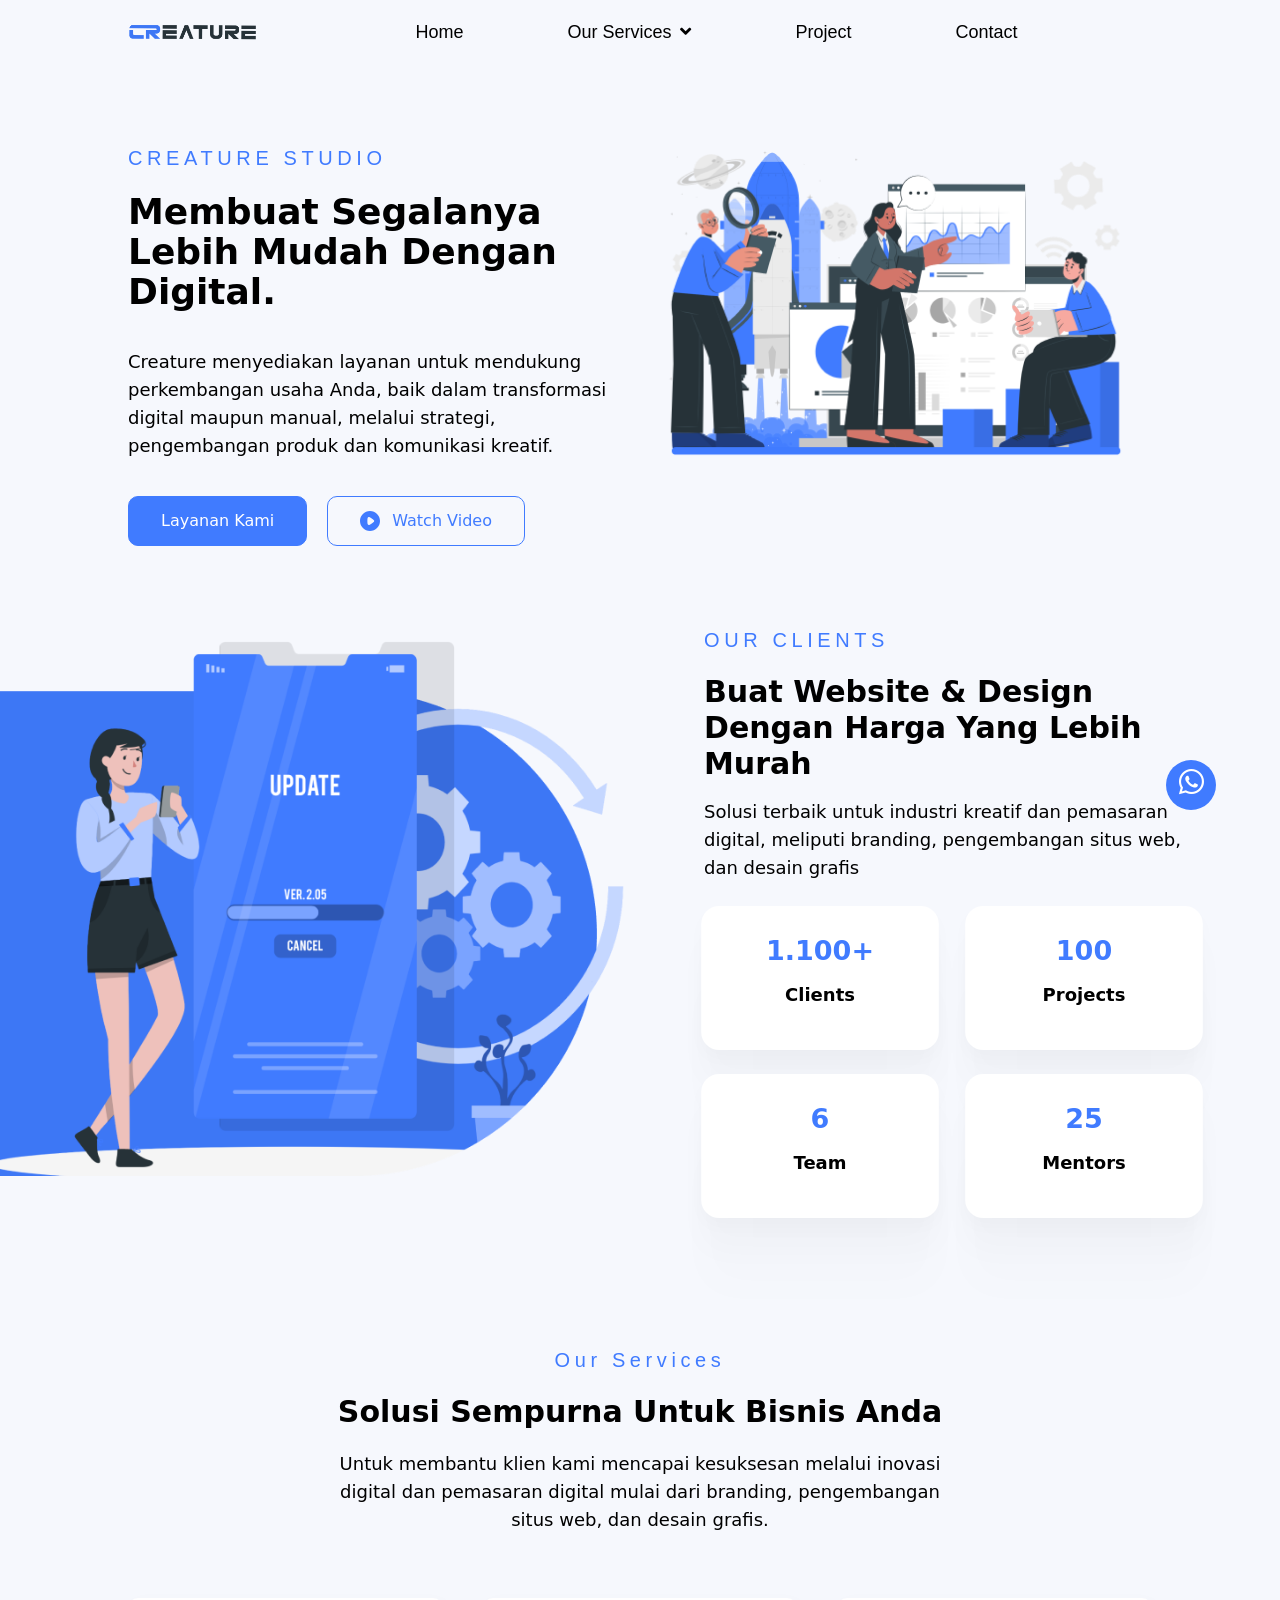
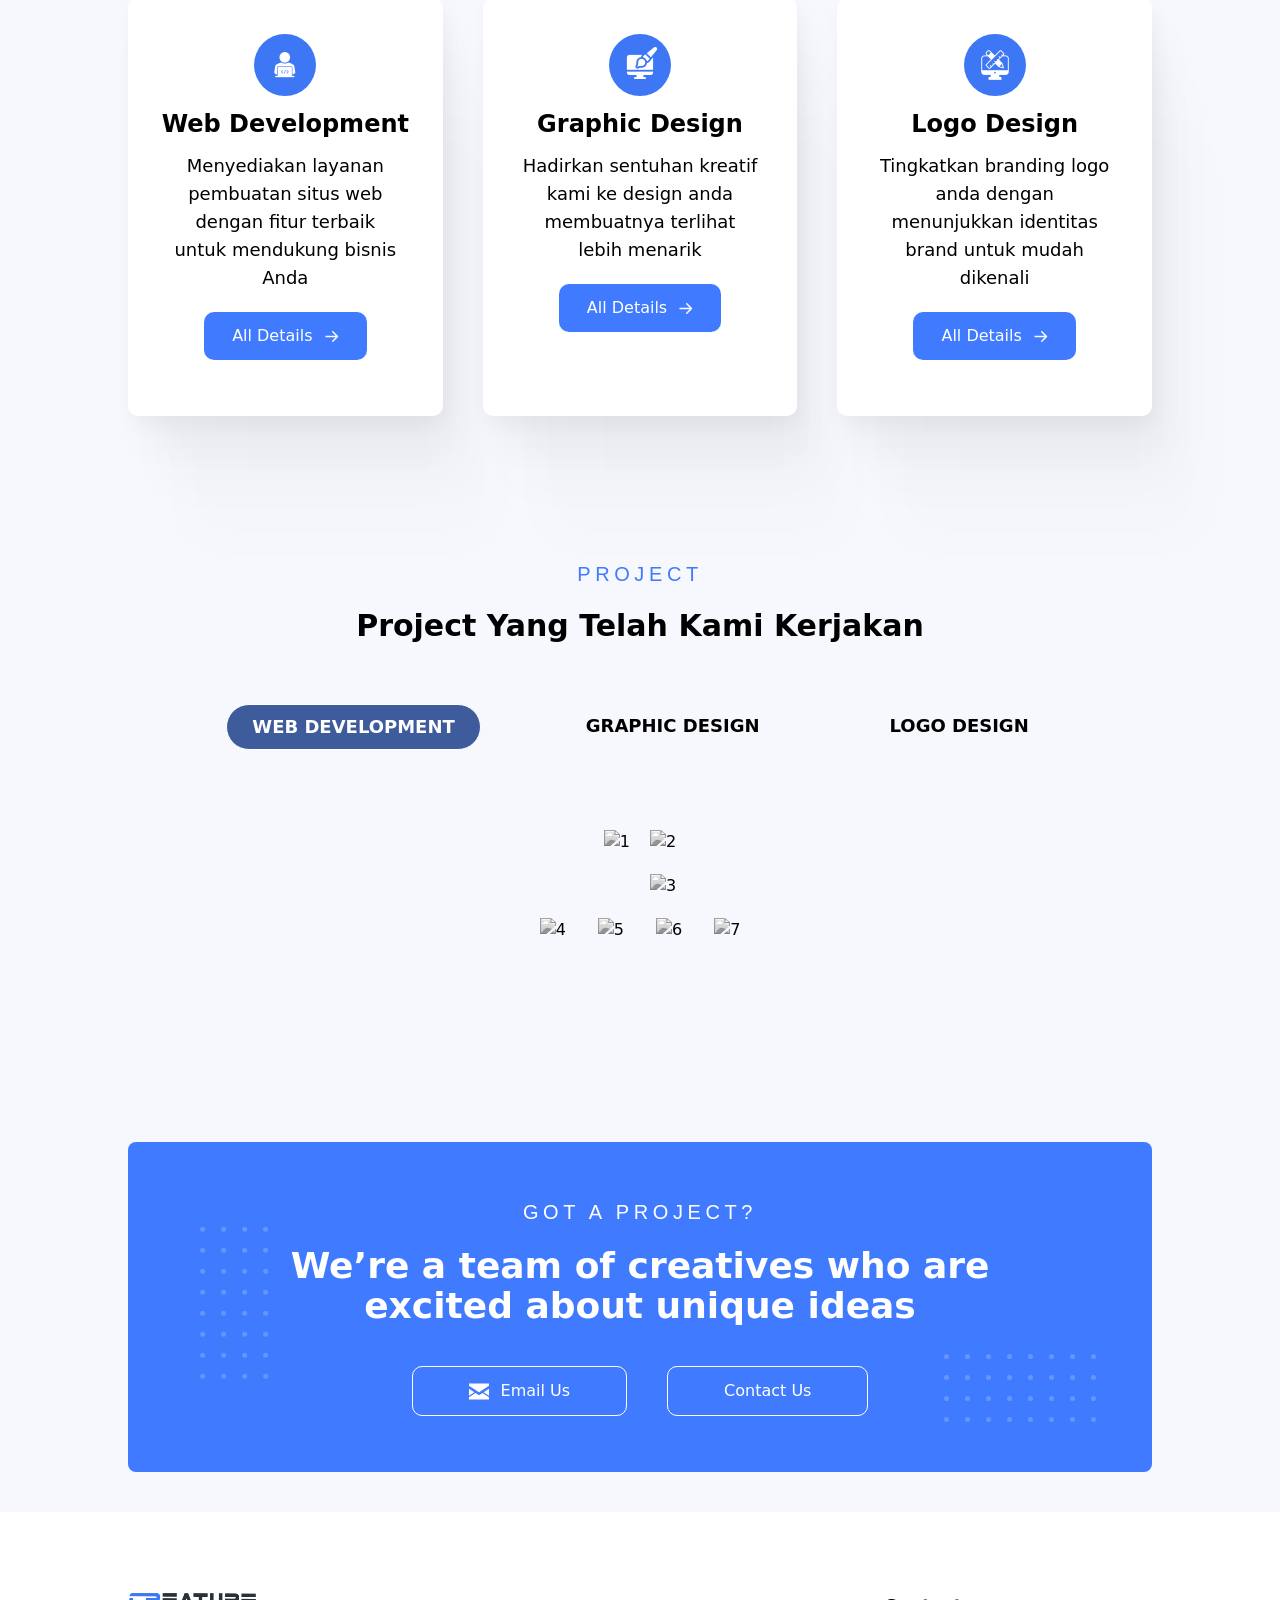
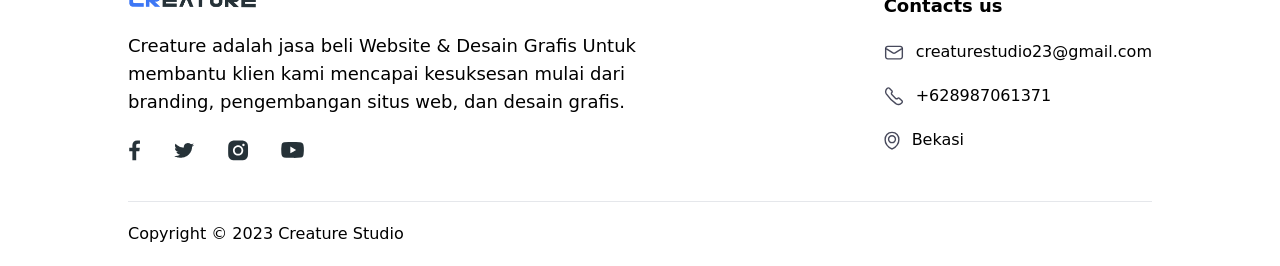
==== index.html @ f395a4f0 "update" ====
<!DOCTYPE html>
<html lang="en">
  <head>
    <meta charset="UTF-8" />
    <meta name="viewport" content="width=device-width, initial-scale=1.0" />
    <link
      rel="stylesheet"
      href="https://cdnjs.cloudflare.com/ajax/libs/font-awesome/5.15.3/css/all.min.css"
    />
    <link rel="shortcut icon" href="images/icon-web.svg" type="image/x-icon" />
    <title>Creature</title>
    <link rel="stylesheet" href="style.css" />
    <link
      rel="stylesheet"
      href="https://cdn.jsdelivr.net/npm/bootstrap-icons@1.11.1/font/bootstrap-icons.css"
    />
    <script src="https://code.jquery.com/jquery-3.6.0.min.js"></script>
  </head>

  <nav class="sticky top-0" id="navbar">
    <nav class="navbar">
      <div class="navbar-container containers">
        <div class="logo-gdsc">
          <span class="logo"
            ><a href="#"><img src="images/creaturelogo.svg" alt="logo" /></a
          ></span>
        </div>
        <input type="checkbox" name="checkbox" id="" />
        <div class="hamburger-lines">
          <span class="line line1"></span>
          <span class="line line2"></span>
          <span class="line line3"></span>
        </div>
        <ul class="menu-items text-base md:text-lg">
          <li>
            <a href="#">Home</a>
          </li>
          <li>
            <div class="relative">
              <a id="dropdown" class="cursor-pointer"
                >Our Services
                <span id="arrow"
                  ><i class="fas fa-angle-down ms-1" style="font-size: 18px"></i
                ></span>
              </a>
              <ul
                id="dropdown-content"
                class="dropdown md:absolute pt-3 ps-7 md:py-4 md:ps-10 md:pe-20 text-lg"
              >
                <li class="dropdown-text">
                  <a href="#">Web Development</a>
                  <a href="#">Graphic Design</a>
                  <a href="#">Logo Design</a>
                </li>
              </ul>
            </div>
          </li>
          <li>
            <a href="#project">Project</a>
          </li>
          <li>
            <a href="#contact">Contact</a>
          </li>
        </ul>
      </div>
    </nav>
  </nav>

  <div class="whatsapp-float">
    <div class="modals relative">
      <div class="absolute popup w-max">
        <div class="header-popup bg-primary text-white p-7">
          <h4 class="font-bold text-lg">Punya Pertanyaan?</h4>
          <p class="py-2 text-base">
            Silahkan konsultasikan ke whatsapp ya <br />
            klik kontak dibawah ini
          </p>
        </div>

        <div class="content-popup flex items-center gap-7 px-7 py-10">
          <div class="creature-logo">
            <img src="images/icon-chat/creaturelogo.svg" alt="logo" />
          </div>

          <div class="support">
            <p class="text-sm text-gray-500">Support</p>
            <a target="_blank" href="https://api.whatsapp.com/send/?phone=%2B628987061371&text&type=phone_number&app_absent=0" class="font-semibold py-2 hover:text-primary"
              >Chat Creature Studio</a
            >
          </div>
        </div>

        <div class="vector flex justify-end -mt-1.5 me-2">
          <svg
            width="44"
            height="29"
            viewBox="0 0 44 29"
            fill="none"
            xmlns="http://www.w3.org/2000/svg"
          >
            <path d="M0 0H44L22 29L0 0Z" fill="white" />
          </svg>
        </div>
      </div>

      <div class="whatsapp flex justify-center">
        <i class="bi bi-whatsapp mt-1" style="font-size: 25px"></i>
      </div>
    </div>
  </div>

  <section id="modal">
    <div class="modal-project">
      <div class="isi-modal" id="isi-modal"></div>
      <div class="close">
        <button id="close"><i class="bi bi-x-circle-fill text-white" style="font-size: 48px;"></i></button>
      </div>
    </div>
  </section>

  <section id="home" class="pt-20">
    <div class="containers mx-auto grid lg:grid-cols-2">
      <div class="home-text">
        <h3 class="text-primary creature-studio text-xl pt-8 lg:pt-0">
          CREATURE STUDIO
        </h3>
        <h1
          class="creature-title text-2xl md:text-4xl 2xl:text-5xl 2xl:leading-normal font-bold py-3 lg:py-5"
        >
          Membuat Segalanya Lebih Mudah Dengan Digital.
        </h1>
        <p class="creature-desc text-base md:text-lg py-3 lg:py-4">
          Creature menyediakan layanan untuk mendukung perkembangan usaha Anda,
          baik dalam transformasi digital maupun manual, melalui strategi,
          pengembangan produk dan komunikasi kreatif.
        </p>
        <div class="layanan flex gap-5 pt-5">
          <a href="#layanan"
            ><button
              class="layanan-btn bg-primary text-white py-2 px-4 md:py-3 lg:px-8"
            >
              Layanan Kami
            </button>
          </a>
          <a href="https://www.youtube.com/watch?v=FFrdoc7Gn_g" target="_blank">
          <button
            
            class="video flex items-center gap-3 py-2 px-4 md:py-3 lg:px-8"
          >
            <span
              ><svg
                class="play"
                width="20"
                height="20"
                viewBox="0 0 20 20"
                fill="none"
                xmlns="http://www.w3.org/2000/svg"
              >
                <path
                  class="play-fill"
                  d="M10 0C15.5116 0 20 4.48625 20 10.0058C20 15.5137 15.5116 20 10 20C4.48842 20 0 15.5137 0 10.0058C0 4.48625 4.48842 0 10 0ZM8.861 6.02991C8.64865 6.02991 8.44595 6.07815 8.2529 6.17463C8.01158 6.3097 7.81853 6.52195 7.71236 6.77279C7.64479 6.94645 7.53861 7.46744 7.53861 7.47709C7.43243 8.04631 7.37452 8.9725 7.37452 9.99518C7.37452 10.9706 7.43243 11.8572 7.51931 12.4361C7.52896 12.4457 7.63514 13.0921 7.75097 13.314C7.96332 13.7192 8.37838 13.9701 8.82239 13.9701H8.861C9.15058 13.9604 9.75869 13.7096 9.75869 13.7C10.7819 13.2754 12.7992 11.9537 13.61 11.0757L13.668 11.0178C13.7741 10.9117 13.9093 10.7477 13.9382 10.7091C14.0927 10.5065 14.1699 10.2557 14.1699 10.0058C14.1699 9.72504 14.083 9.46454 13.9189 9.25229C13.8803 9.2137 13.7355 9.04969 13.6004 8.91462C12.8089 8.06561 10.7432 6.67631 9.66216 6.25181C9.49807 6.18524 9.08301 6.03956 8.861 6.02991Z"
                  fill="#3D77F5"
                />
              </svg>
            </span>
            Watch Video
          </button>
          </a>
        </div>
      </div>
      <div class="home-img mx-auto -order-1 lg:order-1">
        <img src="images/home.png" alt="home" />
      </div>
    </div>
  </section>

  <section id="clients" class="pt-20">
    <div class="grid md:grid-cols-2">
      <div class="clients-img">
        <img class="client" src="images/client.png" alt="client" />
      </div>
      <div class="clients-content containers">
        <h3 class="text-primary creature-studio text-xl pt-8 lg:pt-0">
          OUR CLIENTS
        </h3>
        <h1
          class="creature-title text-xl md:text-3xl 2xl:text-4xl 2xl:leading-normal font-bold pt-3 lg:pt-5"
        >
          Buat Website & Design Dengan Harga Yang Lebih Murah
        </h1>
        <p class="creature-desc text-base md:text-lg py-3 lg:py-4">
          Solusi terbaik untuk industri kreatif dan pemasaran digital, meliputi
          branding, pengembangan situs web, dan desain grafis
        </p>
        <div class="box flex flex-wrap lg:-ms-4">
          <div
            class="box-info md:hidden lg:block w-1/2 p-8 bg-white text-center"
          >
            <h1 class="text-primary text-3xl font-bold">1.100+</h1>
            <h5 class="py-4 text-xl font-semibold">Clients</h5>
          </div>
          <div
            class="box-info md:hidden lg:block w-1/2 p-8 bg-white text-center"
          >
            <h1 class="text-primary text-3xl font-bold">100</h1>
            <h5 class="py-4 text-xl font-semibold">Projects</h5>
          </div>
          <div
            class="box-info md:hidden lg:block w-1/2 p-8 bg-white text-center mt-2"
          >
            <h1 class="text-primary text-3xl font-bold">6</h1>
            <h5 class="py-4 text-xl font-semibold">Team</h5>
          </div>
          <div
            class="box-info md:hidden lg:block w-1/2 p-8 bg-white text-center mt-2"
          >
            <h1 class="text-primary text-3xl font-bold">25</h1>
            <h5 class="py-4 text-xl font-semibold">Mentors</h5>
          </div>
        </div>
      </div>
    </div>

    <!-- TABLET SHOW -->
    <div class="box flex flex-wrap pt-10">
      <div
        class="box-info w-1/2 p-8 bg-white text-center hidden md:block lg:hidden"
      >
        <h1 class="text-primary text-3xl font-bold">1.100+</h1>
        <h5 class="py-4 text-xl font-semibold">Clients</h5>
      </div>
      <div
        class="box-info w-1/2 p-8 bg-white text-center hidden md:block lg:hidden"
      >
        <h1 class="text-primary text-3xl font-bold">100</h1>
        <h5 class="py-4 text-xl font-semibold">Projects</h5>
      </div>
      <div
        class="box-info w-1/2 p-8 bg-white text-center hidden md:block lg:hidden"
      >
        <h1 class="text-primary text-3xl font-bold">6</h1>
        <h5 class="py-4 text-xl font-semibold">Team</h5>
      </div>
      <div
        class="box-info w-1/2 p-8 bg-white text-center hidden md:block lg:hidden"
      >
        <h1 class="text-primary text-3xl font-bold">25</h1>
        <h5 class="py-4 text-xl font-semibold">Mentors</h5>
      </div>
    </div>
  </section>
  <!--  -->

  <section id="layanan" class="pt-20">
    <div class="containers md:text-center">
      <h3 class="text-primary creature-studio text-xl">Our Services</h3>
      <h1
        class="creature-title text-xl md:text-3xl 2xl:text-4xl 2xl:leading-normal font-bold py-3 lg:py-5"
      >
        Solusi Sempurna Untuk Bisnis Anda
      </h1>
      <p class="layanan-desc text-lg lg:w-3/5 m-auto">
        Untuk membantu klien kami mencapai kesuksesan melalui inovasi digital
        dan pemasaran digital mulai dari branding, pengembangan situs web, dan
        desain grafis.
      </p>

      <div
        class="card-section grid md:grid-cols-4 lg:grid-cols-3 place-items-center py-10 md:py-16 sm:gap-10"
      >
        <div class="card bg-white py-9 md:col-span-2 lg:col-auto">
          <div class="web flex justify-center">
            <img src="images/icon-card/web.svg" alt="web" />
          </div>
          <h4
            class="card-title text-center text-2xl 2xl:text-3xl font-bold py-3"
          >
            Web Development
          </h4>
          <p
            class="card-desc font-normal text-lg text-center w-4/5 md:w-3/4 m-auto"
          >
            Menyediakan layanan pembuatan situs web dengan fitur terbaik untuk
            mendukung bisnis Anda
          </p>
          <button
            class="card-btn flex m-auto items-center bg-primary text-white gap-3 py-3 px-7 my-5"
          >
            All Details
            <span
              ><svg
                xmlns="http://www.w3.org/2000/svg"
                width="14"
                height="13"
                viewBox="0 0 14 13"
                fill="none"
              >
                <path
                  d="M13.0303 7.03033C13.3232 6.73744 13.3232 6.26256 13.0303 5.96967L8.25736 1.1967C7.96447 0.903806 7.48959 0.903806 7.1967 1.1967C6.90381 1.48959 6.90381 1.96447 7.1967 2.25736L11.4393 6.5L7.1967 10.7426C6.90381 11.0355 6.90381 11.5104 7.1967 11.8033C7.48959 12.0962 7.96447 12.0962 8.25736 11.8033L13.0303 7.03033ZM0.5 7.25H12.5V5.75H0.5V7.25Z"
                  fill="#FAFAFA"
                /></svg
            ></span>
          </button>
        </div>

        <div class="card bg-white py-9 md:col-span-2 lg:col-auto">
          <div class="design flex justify-center">
            <img src="images/icon-card/graph-design.svg" alt="design" />
          </div>
          <h4
            class="card-title text-center text-2xl 2xl:text-3xl font-bold py-3"
          >
            Graphic Design
          </h4>
          <p
            class="card-desc font-normal text-lg text-center w-4/5 md:w-3/4 m-auto"
          >
            Hadirkan sentuhan kreatif kami ke design anda membuatnya terlihat
            lebih menarik
          </p>
          <button
            class="card-btn flex m-auto items-center bg-primary text-white gap-3 py-3 px-7 my-5"
          >
            All Details
            <span
              ><svg
                xmlns="http://www.w3.org/2000/svg"
                width="14"
                height="13"
                viewBox="0 0 14 13"
                fill="none"
              >
                <path
                  d="M13.0303 7.03033C13.3232 6.73744 13.3232 6.26256 13.0303 5.96967L8.25736 1.1967C7.96447 0.903806 7.48959 0.903806 7.1967 1.1967C6.90381 1.48959 6.90381 1.96447 7.1967 2.25736L11.4393 6.5L7.1967 10.7426C6.90381 11.0355 6.90381 11.5104 7.1967 11.8033C7.48959 12.0962 7.96447 12.0962 8.25736 11.8033L13.0303 7.03033ZM0.5 7.25H12.5V5.75H0.5V7.25Z"
                  fill="#FAFAFA"
                /></svg
            ></span>
          </button>
        </div>

        <div
          class="card bg-white py-9 md:col-span-4 lg:col-auto md:w-1/2 lg:w-full"
        >
          <div class="logo-design flex justify-center">
            <img src="images/icon-card/logo-design.svg" alt="logo" />
          </div>
          <h4
            class="card-title text-center text-2xl 2xl:text-3xl font-bold py-3"
          >
            Logo Design
          </h4>
          <p
            class="card-desc font-normal text-lg text-center w-4/5 md:w-3/4 m-auto"
          >
            Tingkatkan branding logo anda dengan menunjukkan identitas brand
            untuk mudah dikenali
          </p>
          <button
            class="card-btn flex m-auto items-center bg-primary text-white gap-3 py-3 px-7 my-5"
          >
            All Details
            <span
              ><svg
                xmlns="http://www.w3.org/2000/svg"
                width="14"
                height="13"
                viewBox="0 0 14 13"
                fill="none"
              >
                <path
                  d="M13.0303 7.03033C13.3232 6.73744 13.3232 6.26256 13.0303 5.96967L8.25736 1.1967C7.96447 0.903806 7.48959 0.903806 7.1967 1.1967C6.90381 1.48959 6.90381 1.96447 7.1967 2.25736L11.4393 6.5L7.1967 10.7426C6.90381 11.0355 6.90381 11.5104 7.1967 11.8033C7.48959 12.0962 7.96447 12.0962 8.25736 11.8033L13.0303 7.03033ZM0.5 7.25H12.5V5.75H0.5V7.25Z"
                  fill="#FAFAFA"
                /></svg
            ></span>
          </button>
        </div>
      </div>
    </div>
  </section>

  <section id="project" class="pt-20 md:py-20">
    <div class="containers md:text-center">
      <h3 class="text-primary creature-studio text-xl text-center">PROJECT</h3>
      <h1
        class="creature-title text-center text-xl md:text-3xl 2xl:text-4xl 2xl:leading-normal font-bold py-3 lg:py-5"
      >
        Project Yang Telah Kami Kerjakan
      </h1>
      <div class="project-nav pt-10">
        <ul class="project-ul">
          <li
            class="project-content flex flex-wrap justify-center font-semibold gap-3 lg:gap-20 text-lg"
          >
            <a class="text-base md:text-lg" id="web">WEB DEVELOPMENT</a>
            <a class="text-base md:text-lg" id="graphic">GRAPHIC DESIGN</a>
            <a class="text-base md:text-lg" id="logo">LOGO DESIGN</a>
          </li>
        </ul>
      </div>

      <div class="content my-10 md:my-20" id="content">

        <div id="web">
        <div class="img-line1 flex flex-col md:flex-row justify-center gap-5">
          <div class="img-line1 cursor-pointer">
            <img
              id="img-1"
              src="https://media.discordapp.net/attachments/387127158935388160/1164988166130909284/img-1.png?ex=654536c7&is=6532c1c7&hm=f208fcff5c6132b0855e84b2300b0c68940af877f875737f2762a86c9b5ce48e&=&width=768&height=448"
              alt="1"
            />
          </div>
          <div class="img-line1 flex flex-col gap-5">
            <img
              class="cursor-pointer"
              id="img-2"
              src="https://media.discordapp.net/attachments/387127158935388160/1164988476056412350/img-2.png?ex=65453711&is=6532c211&hm=62bd2d8672b5f8b7b4421ee7bd06c5ebab1e13c4cd272c377481280a2bfb5a30&=&width=356&height=215"
              alt="2"
            />
            <img
              class="cursor-pointer"
              id="img-3"
              src="https://media.discordapp.net/attachments/387127158935388160/1164988476333232188/img-3.png?ex=65453711&is=6532c211&hm=0d731404277a744835f099a15424295ec65ba6e300a16e245e0becae143cee23&=&width=356&height=208"
              alt="3"
            />
          </div>
        </div>
        <div
          class="img-line2 flex sm:justify-center mt-5 gap-4 md:gap-6 lg:gap-8"
        >
          <img
            id="img-4"
            class="hidden md:block cursor-pointer"
            src="https://media.discordapp.net/attachments/387127158935388160/1164988476580708372/img-4.png?ex=65453711&is=6532c211&hm=a731ff30aa323996afc679980f1e9584ffb926511a9a105ff6cd76de82f74251&=&width=256&height=287"
            alt="4"
          />
          <img
            id="img-5"
            class="hidden md:block cursor-pointer"
            src="https://media.discordapp.net/attachments/387127158935388160/1164988476815593522/img-5.png?ex=65453711&is=6532c211&hm=a7ed12ba49be1e68e4cb1b4afe30b0d62b92d863cce3295457756f7c0a4fc4ec&=&width=256&height=287"
            alt="5"
          />
          <img
            id="img-6"
            class="hidden md:block cursor-pointer"
            src="https://media.discordapp.net/attachments/387127158935388160/1164988477092401162/img-6.png?ex=65453711&is=6532c211&hm=26bfa0b2bf682a7d593fdb3aed1b94ab7a6c2c86a8d8482623846903b017dc42&=&width=256&height=287"
            alt="6"
          />
          <img
            id="img-7"
            class="hidden lg:block cursor-pointer"
            src="https://media.discordapp.net/attachments/387127158935388160/1164988477377626273/img-7.png?ex=65453711&is=6532c211&hm=7db6d120126df9e179fcf5642088fb330476fb8ce432a4e7640ff025c91e1d35&=&width=256&height=287"
            alt="7"
          />
        </div>
        </div>
<!-- 
        <div id="graphic" class="hidden">
        <div class="img-line1 flex flex-col md:flex-row justify-center gap-5">
          <div class="img-1">
            <img
              id="img-1"
              src="https://media.discordapp.net/attachments/387127158935388160/1164988166130909284/img-1.png?ex=654536c7&is=6532c1c7&hm=f208fcff5c6132b0855e84b2300b0c68940af877f875737f2762a86c9b5ce48e&=&width=768&height=448"
              alt="1"
            />
          </div>
          <div class="img-2 flex flex-col gap-5">
            <img
              id="img-2"
              src="https://media.discordapp.net/attachments/387127158935388160/1164988476056412350/img-2.png?ex=65453711&is=6532c211&hm=62bd2d8672b5f8b7b4421ee7bd06c5ebab1e13c4cd272c377481280a2bfb5a30&=&width=356&height=215"
              alt="2"
            />
            <img
              id="img-3"
              src="https://media.discordapp.net/attachments/387127158935388160/1164988476333232188/img-3.png?ex=65453711&is=6532c211&hm=0d731404277a744835f099a15424295ec65ba6e300a16e245e0becae143cee23&=&width=356&height=208"
              alt="3"
            />
          </div>
        </div>
        <div
          class="img-line2 flex sm:justify-center mt-5 gap-4 md:gap-6 lg:gap-8"
        >
          <img
            id="img-4"
            class="hidden md:block"
            src="https://media.discordapp.net/attachments/387127158935388160/1164988476580708372/img-4.png?ex=65453711&is=6532c211&hm=a731ff30aa323996afc679980f1e9584ffb926511a9a105ff6cd76de82f74251&=&width=256&height=287"
            alt="4"
          />
          <img
            id="img-5"
            class="hidden md:block"
            src="https://media.discordapp.net/attachments/387127158935388160/1164988476815593522/img-5.png?ex=65453711&is=6532c211&hm=a7ed12ba49be1e68e4cb1b4afe30b0d62b92d863cce3295457756f7c0a4fc4ec&=&width=256&height=287"
            alt="5"
          />
          <img
            id="img-6"
            class="hidden md:block"
            src="https://media.discordapp.net/attachments/387127158935388160/1164988477092401162/img-6.png?ex=65453711&is=6532c211&hm=26bfa0b2bf682a7d593fdb3aed1b94ab7a6c2c86a8d8482623846903b017dc42&=&width=256&height=287"
            alt="6"
          />
          <img
            id="img-7"
            class="hidden lg:block"
            src="https://media.discordapp.net/attachments/387127158935388160/1164988477377626273/img-7.png?ex=65453711&is=6532c211&hm=7db6d120126df9e179fcf5642088fb330476fb8ce432a4e7640ff025c91e1d35&=&width=256&height=287"
            alt="7"
          />
        </div>
        </div>

        <div id="logo" class="hidden">
        <div class="img-line1 flex flex-col md:flex-row justify-center gap-5">
          <div class="img-1">
            <img
              id="img-1"
              src="https://media.discordapp.net/attachments/387127158935388160/1164988166130909284/img-1.png?ex=654536c7&is=6532c1c7&hm=f208fcff5c6132b0855e84b2300b0c68940af877f875737f2762a86c9b5ce48e&=&width=768&height=448"
              alt="1"
            />
          </div>
          <div class="img-2 flex flex-col gap-5">
            <img
              id="img-2"
              src="https://media.discordapp.net/attachments/387127158935388160/1164988476056412350/img-2.png?ex=65453711&is=6532c211&hm=62bd2d8672b5f8b7b4421ee7bd06c5ebab1e13c4cd272c377481280a2bfb5a30&=&width=356&height=215"
              alt="2"
            />
            <img
              id="img-3"
              src="https://media.discordapp.net/attachments/387127158935388160/1164988476333232188/img-3.png?ex=65453711&is=6532c211&hm=0d731404277a744835f099a15424295ec65ba6e300a16e245e0becae143cee23&=&width=356&height=208"
              alt="3"
            />
          </div>
        </div>
        <div
          class="img-line2 flex sm:justify-center mt-5 gap-4 md:gap-6 lg:gap-8"
        >
          <img
            id="img-4"
            class="hidden md:block"
            src="https://media.discordapp.net/attachments/387127158935388160/1164988476580708372/img-4.png?ex=65453711&is=6532c211&hm=a731ff30aa323996afc679980f1e9584ffb926511a9a105ff6cd76de82f74251&=&width=256&height=287"
            alt="4"
          />
          <img
            id="img-5"
            class="hidden md:block"
            src="https://media.discordapp.net/attachments/387127158935388160/1164988476815593522/img-5.png?ex=65453711&is=6532c211&hm=a7ed12ba49be1e68e4cb1b4afe30b0d62b92d863cce3295457756f7c0a4fc4ec&=&width=256&height=287"
            alt="5"
          />
          <img
            id="img-6"
            class="hidden md:block"
            src="https://media.discordapp.net/attachments/387127158935388160/1164988477092401162/img-6.png?ex=65453711&is=6532c211&hm=26bfa0b2bf682a7d593fdb3aed1b94ab7a6c2c86a8d8482623846903b017dc42&=&width=256&height=287"
            alt="6"
          />
          <img
            id="img-7"
            class="hidden lg:block"
            src="https://media.discordapp.net/attachments/387127158935388160/1164988477377626273/img-7.png?ex=65453711&is=6532c211&hm=7db6d120126df9e179fcf5642088fb330476fb8ce432a4e7640ff025c91e1d35&=&width=256&height=287"
            alt="7"
          />
        </div>
        </div> -->

      </div>
    </div>
  </section>

  <section id="contact" class="py-10">
    <div
      class="containers bg-primary text-white text-center p-10 lg:p-14 md:py-14 rounded-lg"
    >
      <h3 class="text-white creature-studio md:text-xl text-center">
        GOT A PROJECT?
      </h3>
      <div class="relative">
        <div class="dots-title hidden lg:block absolute">
          <svg width="69" height="153" viewBox="0 0 69 153" fill="none" xmlns="http://www.w3.org/2000/svg">
          <g opacity="0.2">
          <rect x="68.1818" y="0.820557" width="5" height="5" rx="2.5" transform="rotate(90 68.1818 0.820557)" fill="white"/>
          <rect x="68.1818" y="21.8206" width="5" height="5" rx="2.5" transform="rotate(90 68.1818 21.8206)" fill="white"/>
          <rect x="68.1818" y="42.8206" width="5" height="5" rx="2.5" transform="rotate(90 68.1818 42.8206)" fill="white"/>
          <rect x="68.1818" y="63.8206" width="5" height="5" rx="2.5" transform="rotate(90 68.1818 63.8206)" fill="white"/>
          <rect x="68.1818" y="84.8206" width="5" height="5" rx="2.5" transform="rotate(90 68.1818 84.8206)" fill="white"/>
          <rect x="68.1818" y="105.821" width="5" height="5" rx="2.5" transform="rotate(90 68.1818 105.821)" fill="white"/>
          <rect x="68.1818" y="126.821" width="5" height="5" rx="2.5" transform="rotate(90 68.1818 126.821)" fill="white"/>
          <rect x="68.1818" y="147.821" width="5" height="5" rx="2.5" transform="rotate(90 68.1818 147.821)" fill="white"/>
          <rect x="47.1818" y="0.820557" width="5" height="5" rx="2.5" transform="rotate(90 47.1818 0.820557)" fill="white"/>
          <rect x="47.1818" y="21.8206" width="5" height="5" rx="2.5" transform="rotate(90 47.1818 21.8206)" fill="white"/>
          <rect x="47.1818" y="42.8206" width="5" height="5" rx="2.5" transform="rotate(90 47.1818 42.8206)" fill="white"/>
          <rect x="47.1818" y="63.8206" width="5" height="5" rx="2.5" transform="rotate(90 47.1818 63.8206)" fill="white"/>
          <rect x="47.1818" y="84.8206" width="5" height="5" rx="2.5" transform="rotate(90 47.1818 84.8206)" fill="white"/>
          <rect x="47.1818" y="105.821" width="5" height="5" rx="2.5" transform="rotate(90 47.1818 105.821)" fill="white"/>
          <rect x="47.1818" y="126.821" width="5" height="5" rx="2.5" transform="rotate(90 47.1818 126.821)" fill="white"/>
          <rect x="47.1818" y="147.821" width="5" height="5" rx="2.5" transform="rotate(90 47.1818 147.821)" fill="white"/>
          <rect x="26.1818" y="0.820557" width="5" height="5" rx="2.5" transform="rotate(90 26.1818 0.820557)" fill="white"/>
          <rect x="26.1818" y="21.8206" width="5" height="5" rx="2.5" transform="rotate(90 26.1818 21.8206)" fill="white"/>
          <rect x="26.1818" y="42.8206" width="5" height="5" rx="2.5" transform="rotate(90 26.1818 42.8206)" fill="white"/>
          <rect x="26.1818" y="63.8206" width="5" height="5" rx="2.5" transform="rotate(90 26.1818 63.8206)" fill="white"/>
          <rect x="26.1818" y="84.8206" width="5" height="5" rx="2.5" transform="rotate(90 26.1818 84.8206)" fill="white"/>
          <rect x="26.1818" y="105.821" width="5" height="5" rx="2.5" transform="rotate(90 26.1818 105.821)" fill="white"/>
          <rect x="26.1818" y="126.821" width="5" height="5" rx="2.5" transform="rotate(90 26.1818 126.821)" fill="white"/>
          <rect x="26.1818" y="147.821" width="5" height="5" rx="2.5" transform="rotate(90 26.1818 147.821)" fill="white"/>
          <rect x="5.18176" y="0.820557" width="5" height="5" rx="2.5" transform="rotate(90 5.18176 0.820557)" fill="white"/>
          <rect x="5.18176" y="21.8206" width="5" height="5" rx="2.5" transform="rotate(90 5.18176 21.8206)" fill="white"/>
          <rect x="5.18176" y="42.8206" width="5" height="5" rx="2.5" transform="rotate(90 5.18176 42.8206)" fill="white"/>
          <rect x="5.18176" y="63.8206" width="5" height="5" rx="2.5" transform="rotate(90 5.18176 63.8206)" fill="white"/>
          <rect x="5.18176" y="84.8206" width="5" height="5" rx="2.5" transform="rotate(90 5.18176 84.8206)" fill="white"/>
          <rect x="5.18176" y="105.821" width="5" height="5" rx="2.5" transform="rotate(90 5.18176 105.821)" fill="white"/>
          <rect x="5.18176" y="126.821" width="5" height="5" rx="2.5" transform="rotate(90 5.18176 126.821)" fill="white"/>
          <rect x="5.18176" y="147.821" width="5" height="5" rx="2.5" transform="rotate(90 5.18176 147.821)" fill="white"/>
          </g>
          </svg>
        </div>
        <div class="dots hidden lg:block md:absolute">
          <svg
            width="152"
            height="68"
            viewBox="0 0 152 68"
            fill="none"
            xmlns="http://www.w3.org/2000/svg"
          >
            <g opacity="0.2">
              <rect
                x="152"
                y="68"
                width="5"
                height="5"
                rx="2.5"
                transform="rotate(-180 152 68)"
                fill="white"
              />
              <rect
                x="131"
                y="68"
                width="5"
                height="5"
                rx="2.5"
                transform="rotate(-180 131 68)"
                fill="white"
              />
              <rect
                x="110"
                y="68"
                width="5"
                height="5"
                rx="2.5"
                transform="rotate(-180 110 68)"
                fill="white"
              />
              <rect
                x="89"
                y="68"
                width="5"
                height="5"
                rx="2.5"
                transform="rotate(-180 89 68)"
                fill="white"
              />
              <rect
                x="68"
                y="68"
                width="5"
                height="5"
                rx="2.5"
                transform="rotate(-180 68 68)"
                fill="white"
              />
              <rect
                x="47"
                y="68"
                width="5"
                height="5"
                rx="2.5"
                transform="rotate(-180 47 68)"
                fill="white"
              />
              <rect
                x="26"
                y="68"
                width="5"
                height="5"
                rx="2.5"
                transform="rotate(-180 26 68)"
                fill="white"
              />
              <rect
                x="5"
                y="68"
                width="5"
                height="5"
                rx="2.5"
                transform="rotate(-180 5 68)"
                fill="white"
              />
              <rect
                x="152"
                y="47"
                width="5"
                height="5"
                rx="2.5"
                transform="rotate(-180 152 47)"
                fill="white"
              />
              <rect
                x="131"
                y="47"
                width="5"
                height="5"
                rx="2.5"
                transform="rotate(-180 131 47)"
                fill="white"
              />
              <rect
                x="110"
                y="47"
                width="5"
                height="5"
                rx="2.5"
                transform="rotate(-180 110 47)"
                fill="white"
              />
              <rect
                x="89"
                y="47"
                width="5"
                height="5"
                rx="2.5"
                transform="rotate(-180 89 47)"
                fill="white"
              />
              <rect
                x="68"
                y="47"
                width="5"
                height="5"
                rx="2.5"
                transform="rotate(-180 68 47)"
                fill="white"
              />
              <rect
                x="47"
                y="47"
                width="5"
                height="5"
                rx="2.5"
                transform="rotate(-180 47 47)"
                fill="white"
              />
              <rect
                x="26"
                y="47"
                width="5"
                height="5"
                rx="2.5"
                transform="rotate(-180 26 47)"
                fill="white"
              />
              <rect
                x="5"
                y="47"
                width="5"
                height="5"
                rx="2.5"
                transform="rotate(-180 5 47)"
                fill="white"
              />
              <rect
                x="152"
                y="26"
                width="5"
                height="5"
                rx="2.5"
                transform="rotate(-180 152 26)"
                fill="white"
              />
              <rect
                x="131"
                y="26"
                width="5"
                height="5"
                rx="2.5"
                transform="rotate(-180 131 26)"
                fill="white"
              />
              <rect
                x="110"
                y="26"
                width="5"
                height="5"
                rx="2.5"
                transform="rotate(-180 110 26)"
                fill="white"
              />
              <rect
                x="89"
                y="26"
                width="5"
                height="5"
                rx="2.5"
                transform="rotate(-180 89 26)"
                fill="white"
              />
              <rect
                x="68"
                y="26"
                width="5"
                height="5"
                rx="2.5"
                transform="rotate(-180 68 26)"
                fill="white"
              />
              <rect
                x="47"
                y="26"
                width="5"
                height="5"
                rx="2.5"
                transform="rotate(-180 47 26)"
                fill="white"
              />
              <rect
                x="26"
                y="26"
                width="5"
                height="5"
                rx="2.5"
                transform="rotate(-180 26 26)"
                fill="white"
              />
              <rect
                x="5"
                y="26"
                width="5"
                height="5"
                rx="2.5"
                transform="rotate(-180 5 26)"
                fill="white"
              />
              <rect
                x="152"
                y="5"
                width="5"
                height="5"
                rx="2.5"
                transform="rotate(-180 152 5)"
                fill="white"
              />
              <rect
                x="131"
                y="5"
                width="5"
                height="5"
                rx="2.5"
                transform="rotate(-180 131 5)"
                fill="white"
              />
              <rect
                x="110"
                y="5"
                width="5"
                height="5"
                rx="2.5"
                transform="rotate(-180 110 5)"
                fill="white"
              />
              <rect
                x="89"
                y="5"
                width="5"
                height="5"
                rx="2.5"
                transform="rotate(-180 89 5)"
                fill="white"
              />
              <rect
                x="68"
                y="5"
                width="5"
                height="5"
                rx="2.5"
                transform="rotate(-180 68 5)"
                fill="white"
              />
              <rect
                x="47"
                y="5"
                width="5"
                height="5"
                rx="2.5"
                transform="rotate(-180 47 5)"
                fill="white"
              />
              <rect
                x="26"
                y="5"
                width="5"
                height="5"
                rx="2.5"
                transform="rotate(-180 26 5)"
                fill="white"
              />
              <rect
                x="5"
                y="5"
                width="5"
                height="5"
                rx="2.5"
                transform="rotate(-180 5 5)"
                fill="white"
              />
            </g>
          </svg>
        </div>
      </div>
      <div class="contact-title">
        <h1
          class="creature-title text-lg md:text-4xl 2xl:text-5xl 2xl:leading-normal font-bold py-3 lg:py-5"
        >
          We’re a team of creatives who are <br class="hidden md:block" />
          excited about unique ideas
        </h1>
      </div>
      <div
        class="btn-contact-parent flex flex-col md:flex-row justify-center gap-5 md:gap-10 mt-5"
      >


      
        <button
          onclick="newEmail('mailto:creaturestudio23@gmail.com')"
          class="btn-contact flex items-center justify-center gap-3 py-2 px-10 md:py-3 lg:px-14 bg-primary text-white hover:bg-white hover:text-primary"
        >
          <span
            ><svg
              xmlns="http://www.w3.org/2000/svg"
              width="20"
              height="17"
              viewBox="0 0 20 17"
              fill="none"
            >
              <path
                class="envelope"
                d="M5.35032 9.26555L0 12.7105V5.82058L5.35032 9.26555ZM20 2.83493L10.0212 9.26555L0 2.83493V0.5H20V2.83493ZM20 5.82058V12.7105L14.6497 9.26555L20 5.82058ZM13.5032 9.99282L20 14.2034V16.5H0V14.2034L6.49682 9.99282L10.0212 12.2512L13.5032 9.99282Z"
                fill="white"
              /></svg></span
          >Email Us
        </button>
     
        <button 
          onclick="newWindow('https://api.whatsapp.com/send/?phone=%2B628987061371&text&type=phone_number&app_absent=0')"
          class="btn-contact flex justify-center py-2 px-10 md:py-3 lg:px-14 bg-primary text-white hover:bg-white hover:text-primary"
        >
          Contact Us
        </button>
        
      </div>
    </div>
  </section>

  <footer class="pt-10 bg-white">
    <div class="containers flex flex-wrap justify-between py-10">
      <div class="creature-footer md:w-full lg:w-1/2 mb-5 md:mb-10 lg:mb-0">
        <img src="images/creaturelogo.svg" alt="">
        <p class="text-base md:text-lg py-4 lg:py-6">Creature adalah jasa beli Website &  Desain Grafis Untuk membantu klien kami mencapai kesuksesan mulai dari branding, pengembangan situs web, dan desain grafis.</p>
        <div class="icon-footer flex items-center gap-8">
          <span class="fb">
            <svg xmlns="http://www.w3.org/2000/svg" width="13" height="21" viewBox="0 0 13 21" fill="none">
            <path d="M8.19573 20.3313V11.2563H11.3536L11.8264 7.71966H8.19564V5.46164C8.19564 4.43768 8.49038 3.73992 10.0127 3.73992L11.9542 3.73904V0.575866C11.6184 0.532843 10.4658 0.436523 9.12509 0.436523C6.3258 0.436523 4.40935 2.08466 4.40935 5.11148V7.71966H1.24341V11.2563H4.40935V20.3312H8.19573V20.3313Z" fill="#263238"/>
            </svg>
          </span>
          <span class="twitter">
            <svg xmlns="http://www.w3.org/2000/svg" width="22" height="15" viewBox="0 0 22 15" fill="none">
              <path d="M14.4494 0.0965034V0.0932617H15.3823L15.7231 0.154854C15.9504 0.19484 16.1567 0.247242 16.342 0.312075C16.5274 0.376909 16.7068 0.452553 16.8802 0.538993C17.0536 0.625432 17.2109 0.713509 17.352 0.80319C17.492 0.891801 17.6175 0.98581 17.7288 1.08522C17.8388 1.18571 18.0104 1.21164 18.2436 1.16302C18.4768 1.11439 18.728 1.04685 18.9971 0.960411C19.2661 0.873972 19.5323 0.776722 19.7954 0.66866C20.0585 0.560599 20.2187 0.491989 20.2761 0.462813C20.3323 0.432568 20.3623 0.41636 20.3658 0.414188L20.3694 0.409326L20.3874 0.401221L20.4053 0.393117L20.4232 0.385013L20.4412 0.376909L20.4448 0.372046L20.4501 0.368805L20.4555 0.365563L20.4591 0.3607L20.477 0.355838L20.495 0.352596L20.4914 0.376909L20.486 0.401221L20.477 0.425534L20.4681 0.449847L20.4591 0.466055L20.4501 0.482263L20.4412 0.506576C20.4352 0.522785 20.4292 0.54439 20.4232 0.57141C20.4173 0.598429 20.3604 0.706474 20.2528 0.895578C20.1452 1.08468 20.0106 1.27648 19.8492 1.47098C19.6877 1.66548 19.543 1.81242 19.4151 1.91184C19.2859 2.01234 19.2004 2.08257 19.1585 2.12255C19.1167 2.16361 19.0658 2.20142 19.006 2.23601L18.9163 2.2895L18.8984 2.29761L18.8804 2.30571L18.8769 2.31057L18.8715 2.31381L18.8661 2.31705L18.8625 2.32192L18.8446 2.33002L18.8266 2.33813L18.8231 2.34299L18.8177 2.34623L18.8123 2.34947L18.8087 2.35433L18.8051 2.3592L18.7997 2.36244L18.7943 2.36568L18.7907 2.37054H18.8804L19.3827 2.27329C19.7176 2.20846 20.0375 2.13012 20.3425 2.03827L20.8269 1.89239L20.8807 1.87619L20.9076 1.86808L20.9255 1.85998L20.9435 1.85187L20.9614 1.84377L20.9793 1.83567L21.0152 1.8308L21.0511 1.82756V1.85998L21.0421 1.86322L21.0332 1.86808L21.0296 1.87294L21.0242 1.87619L21.0188 1.87943L21.0152 1.88429L21.0117 1.88915L21.0063 1.89239L21.0009 1.89564L20.9973 1.9005L20.9937 1.90536L20.9883 1.9086L20.9793 1.92481L20.9704 1.94102L20.965 1.94426C20.9626 1.9475 20.8867 2.03934 20.7372 2.2198C20.5877 2.40134 20.507 2.49318 20.495 2.49535C20.483 2.49859 20.4663 2.5148 20.4448 2.54397C20.4244 2.57422 20.2977 2.69471 20.0644 2.90542C19.8312 3.11613 19.6028 3.3036 19.3792 3.46785C19.1543 3.63318 19.0407 3.83632 19.0383 4.07729C19.0347 4.31717 19.021 4.5884 18.9971 4.89095C18.9731 5.19351 18.9283 5.52037 18.8625 5.87156C18.7967 6.22275 18.6951 6.61985 18.5575 7.06288C18.42 7.5059 18.2526 7.93813 18.0552 8.35955C17.8579 8.78097 17.6516 9.15916 17.4363 9.49414C17.2211 9.82912 17.0237 10.1128 16.8443 10.3451C16.6649 10.5774 16.4826 10.7962 16.2972 11.0015C16.1118 11.2068 15.8774 11.4381 15.594 11.6952C15.3093 11.9513 15.1539 12.0918 15.1276 12.1167C15.1001 12.1404 14.9829 12.229 14.7759 12.3825C14.5702 12.537 14.349 12.6915 14.1122 12.846C13.8766 12.9995 13.6601 13.1275 13.4628 13.2302C13.2654 13.3328 13.0274 13.4501 12.7488 13.5819C12.4713 13.7148 12.1711 13.838 11.8482 13.9514C11.5253 14.0649 11.1845 14.1703 10.8257 14.2675C10.4669 14.3648 10.1201 14.4404 9.7852 14.4944C9.45034 14.5485 9.07062 14.5944 8.64605 14.6322L8.0092 14.6889V14.697H6.84314V14.6889L6.69066 14.6808C6.58902 14.6754 6.50529 14.67 6.43951 14.6646C6.37374 14.6592 6.12557 14.6295 5.69503 14.5755C5.26448 14.5215 4.92663 14.4674 4.68145 14.4134C4.43629 14.3594 4.07152 14.2567 3.58715 14.1054C3.10279 13.9542 2.68839 13.8012 2.34396 13.6467C2.00072 13.4933 1.78545 13.396 1.69814 13.355C1.61203 13.315 1.51516 13.2653 1.40752 13.2059L1.24607 13.1167L1.2425 13.1119L1.2371 13.1086L1.23172 13.1054L1.22813 13.1005L1.21019 13.0924L1.19225 13.0843L1.18868 13.0794L1.18328 13.0762L1.1779 13.073L1.17431 13.0681L1.17074 13.0632L1.16534 13.06H1.15637V13.0276L1.17431 13.0308L1.19225 13.0357L1.27298 13.0438C1.3268 13.0492 1.47331 13.0573 1.71249 13.0681C1.9517 13.0789 2.20582 13.0789 2.47491 13.0681C2.744 13.0573 3.01909 13.033 3.30012 12.9952C3.58118 12.9573 3.91306 12.8925 4.29576 12.8007C4.67848 12.7088 5.03009 12.5997 5.35061 12.4732C5.66993 12.3457 5.89715 12.2507 6.0323 12.188C6.16624 12.1264 6.37075 12.0118 6.64581 11.8444L7.05842 11.5931L7.06201 11.5883L7.06739 11.585L7.07279 11.5818L7.07636 11.5769L7.07994 11.5721L7.08533 11.5688L7.09073 11.5656L7.0943 11.5607L7.11224 11.5558L7.13017 11.5526L7.13376 11.5364L7.13914 11.5202L7.14454 11.5169L7.14811 11.5121L7.0046 11.504C6.90893 11.4986 6.81624 11.4932 6.72654 11.4878C6.63684 11.4824 6.49632 11.4581 6.30496 11.4148C6.11362 11.3716 5.90732 11.3068 5.68606 11.2203C5.46481 11.1339 5.24954 11.0312 5.04024 10.9124C4.83096 10.7935 4.67966 10.6946 4.58637 10.6158C4.49429 10.5379 4.37469 10.4277 4.22759 10.2851C4.08169 10.1414 3.95491 9.99389 3.84727 9.84262C3.73964 9.69135 3.63679 9.51681 3.53874 9.31909L3.38982 9.02409L3.38085 8.99978L3.37188 8.97547L3.3665 8.95926L3.36291 8.94305L3.38982 8.94629L3.41673 8.95116L3.61406 8.97547C3.74563 8.99168 3.95193 8.99707 4.23297 8.99168C4.51403 8.98628 4.70836 8.97547 4.816 8.95926C4.92363 8.94305 4.98942 8.93224 5.01333 8.92684L5.04921 8.91874L5.09406 8.91063L5.13891 8.90253L5.14249 8.89767L5.14788 8.89443L5.15328 8.89118L5.15685 8.88632L5.12097 8.87822L5.08509 8.87011L5.04921 8.86201L5.01333 8.85391L4.97745 8.8458C4.95354 8.8404 4.91169 8.82959 4.85188 8.81338C4.79209 8.79718 4.63063 8.73774 4.36752 8.63509C4.10442 8.53244 3.89512 8.43249 3.73964 8.33524C3.58377 8.2377 3.43515 8.13104 3.29474 8.01593C3.15482 7.89923 3.00115 7.74903 2.8337 7.56534C2.66627 7.38165 2.51678 7.16823 2.38522 6.92511C2.25367 6.68198 2.155 6.44966 2.08922 6.22814C2.0237 6.00793 1.98047 5.78278 1.96007 5.55549L1.92776 5.21512L1.9457 5.21836L1.96364 5.22322L1.98158 5.23133L1.99952 5.23943L2.01746 5.24754L2.0354 5.25564L2.31346 5.3691C2.49885 5.44474 2.72906 5.50958 3.00412 5.5636C3.27921 5.61762 3.44364 5.64735 3.49746 5.65275L3.57818 5.66085H3.73964L3.73607 5.65599L3.73067 5.65275L3.72529 5.6495L3.7217 5.64464L3.71813 5.63978L3.71273 5.63654L3.70735 5.6333L3.70376 5.62843L3.68582 5.62033L3.66788 5.61222L3.66431 5.60736L3.65891 5.60412L3.65353 5.60088L3.64994 5.59602L3.632 5.58791L3.61406 5.57981L3.61049 5.57494C3.6069 5.57277 3.55547 5.5382 3.4562 5.47121C3.35812 5.40314 3.25528 5.31508 3.14764 5.20701C3.04 5.09895 2.93237 4.98549 2.82473 4.86664C2.7169 4.74751 2.62085 4.62005 2.5377 4.48574C2.454 4.35068 2.36548 4.17885 2.2722 3.97031C2.18012 3.76284 2.11015 3.55376 2.06231 3.34305C2.01448 3.13234 1.98757 2.92434 1.98158 2.71902C1.97561 2.51371 1.98158 2.33813 1.99952 2.19225C2.01746 2.04637 2.05334 1.88158 2.10716 1.69789C2.16098 1.5142 2.23872 1.3197 2.34037 1.11439L2.49285 0.806432L2.50182 0.782119L2.51079 0.757806L2.51619 0.754565L2.51976 0.749702L2.52335 0.74484L2.52873 0.741598L2.53413 0.74484L2.5377 0.749702L2.54129 0.754565L2.54667 0.757806L2.55207 0.761048L2.55564 0.765911L2.55923 0.770773L2.56461 0.774015L2.57358 0.790223L2.58255 0.806432L2.58795 0.809673L2.59152 0.814536L2.8337 1.05766C2.99515 1.21975 3.18651 1.40075 3.40776 1.60064C3.62902 1.80054 3.7516 1.90428 3.77552 1.91184C3.79945 1.92048 3.82933 1.94533 3.86521 1.9864C3.90109 2.02639 4.02069 2.12202 4.224 2.27329C4.42732 2.42457 4.69342 2.60017 5.0223 2.80007C5.3512 2.99996 5.71596 3.19717 6.1166 3.39167C6.51726 3.58617 6.9478 3.76176 7.40823 3.91845C7.86868 4.07513 8.19159 4.17778 8.37696 4.22641C8.56234 4.27503 8.87926 4.33716 9.32774 4.4128C9.77623 4.48845 10.1141 4.53707 10.3413 4.55868C10.5686 4.58028 10.724 4.59272 10.8077 4.59596L10.9333 4.5992L10.9297 4.57489L10.9243 4.55057L10.8885 4.34797C10.8646 4.2129 10.8526 4.0238 10.8526 3.78067C10.8526 3.53755 10.8735 3.31334 10.9154 3.10803C10.9572 2.90271 11.02 2.69471 11.1037 2.484C11.1875 2.27329 11.2694 2.10417 11.3495 1.97668C11.4308 1.85025 11.5373 1.706 11.6688 1.54391C11.8004 1.38183 11.9708 1.21435 12.1801 1.04145C12.3894 0.868558 12.6286 0.714579 12.8977 0.579514C13.1668 0.444449 13.4149 0.341785 13.6422 0.271554C13.8694 0.201323 14.0608 0.155389 14.2162 0.133783C14.3717 0.112177 14.4494 0.0997451 14.4494 0.0965034Z" fill="#263238"/>
            </svg>
          </span>
          <span class="ig">
            <svg xmlns="http://www.w3.org/2000/svg" width="22" height="21" viewBox="0 0 22 21" fill="none">
              <path fill-rule="evenodd" clip-rule="evenodd" d="M1.15649 10.3839C1.15649 6.41032 1.15649 4.42353 2.10336 2.9925C2.52619 2.35348 3.07345 1.80622 3.71247 1.38339C5.1435 0.436523 7.13029 0.436523 11.1039 0.436523C15.0774 0.436523 17.0642 0.436523 18.4953 1.38339C19.1343 1.80622 19.6815 2.35348 20.1044 2.9925C21.0512 4.42353 21.0512 6.41031 21.0512 10.3839V10.3839V10.3839C21.0512 14.3575 21.0512 16.3443 20.1044 17.7753C19.6815 18.4143 19.1343 18.9616 18.4953 19.3844C17.0642 20.3313 15.0774 20.3313 11.1039 20.3313H11.1039H11.1038C7.13028 20.3313 5.1435 20.3313 3.71247 19.3844C3.07345 18.9616 2.52619 18.4143 2.10336 17.7753C1.15649 16.3443 1.15649 14.3575 1.15649 10.3839ZM16.2536 10.3841C16.2536 13.2283 13.9479 15.534 11.1037 15.534C8.25949 15.534 5.95381 13.2283 5.95381 10.3841C5.95381 7.53995 8.25949 5.23427 11.1037 5.23427C13.9479 5.23427 16.2536 7.53995 16.2536 10.3841ZM11.1037 13.7917C12.9856 13.7917 14.5112 12.2661 14.5112 10.3841C14.5112 8.50222 12.9856 6.97661 11.1037 6.97661C9.22176 6.97661 7.69616 8.50222 7.69616 10.3841C7.69616 12.2661 9.22176 13.7917 11.1037 13.7917ZM16.457 6.1856C17.1253 6.1856 17.667 5.64384 17.667 4.97554C17.667 4.30723 17.1253 3.76547 16.457 3.76547C15.7887 3.76547 15.2469 4.30723 15.2469 4.97554C15.2469 5.64384 15.7887 6.1856 16.457 6.1856Z" fill="#263238"/>
            </svg>
          </span>
          <span class="youtube">
            <svg xmlns="http://www.w3.org/2000/svg" width="28" height="19" viewBox="0 0 28 19" fill="none">
              <path d="M12.0583 16.8585L7.40586 16.7729C5.8995 16.743 4.38939 16.8026 2.91257 16.4933C0.66599 16.0313 0.506834 13.7657 0.340294 11.8653C0.110819 9.19359 0.199655 6.47338 0.632704 3.82397C0.877175 2.33737 1.83927 1.4503 3.32711 1.35377C8.34966 1.00345 13.4056 1.04497 18.417 1.20841C18.9463 1.22339 19.4792 1.30528 20.0011 1.39849C22.5772 1.85312 22.64 4.42053 22.807 6.5818C22.9736 8.76538 22.9033 10.9602 22.585 13.1289C22.3296 14.9245 21.841 16.4303 19.779 16.5757C17.1955 16.7658 14.6712 16.9188 12.0804 16.8701C12.0806 16.8585 12.0657 16.8585 12.0583 16.8585ZM9.32311 12.3125C11.27 11.1871 13.1798 10.0804 15.1155 8.96256C13.165 7.83714 11.2589 6.73049 9.32311 5.61262V12.3125Z" fill="#263238"/>
            </svg>
          </span>
        </div>
      </div>
      
      <div class="contact-footer flex flex-col w-full md:w-1/2 lg:w-auto gap-5 mt-5 md:mt-0">
        <h1 class="font-bold text-lg">Contacts us</h1>
        <p class="flex items-center gap-3"><span><svg xmlns="http://www.w3.org/2000/svg" width="20" height="15" viewBox="0 0 20 15" fill="none">
          <path d="M18.3334 3.44971V11.783C18.3334 12.3356 18.1139 12.8655 17.7232 13.2562C17.3325 13.6469 16.8026 13.8664 16.25 13.8664H3.75002C3.19749 13.8664 2.66758 13.6469 2.27688 13.2562C1.88618 12.8655 1.66669 12.3356 1.66669 11.783V3.44971" stroke="#34364A" stroke-opacity="0.9" stroke-width="1.4" stroke-linecap="round" stroke-linejoin="round"/>
          <path d="M18.3334 3.44954C18.3334 2.89701 18.1139 2.36711 17.7232 1.97641C17.3325 1.5857 16.8026 1.36621 16.25 1.36621H3.75002C3.19749 1.36621 2.66758 1.5857 2.27688 1.97641C1.88618 2.36711 1.66669 2.89701 1.66669 3.44954L8.89585 7.96343C9.22696 8.17038 9.60956 8.2801 10 8.2801C10.3905 8.2801 10.7731 8.17038 11.1042 7.96343L18.3334 3.44954Z" stroke="#34364A" stroke-opacity="0.9" stroke-width="1.4" stroke-linecap="round" stroke-linejoin="round"/>
        </svg></span>creaturestudio23@gmail.com</p>
        <p class="flex items-center gap-3"><span><svg xmlns="http://www.w3.org/2000/svg" width="20" height="19" viewBox="0 0 20 19" fill="none">
          <path d="M12.2516 16.8851L12.2607 16.8915C13.0478 17.3926 13.9822 17.6102 14.9097 17.5084C15.8371 17.4065 16.7021 16.9913 17.3616 16.3313L17.9346 15.7584C18.0615 15.6315 18.1623 15.4808 18.231 15.315C18.2997 15.1492 18.3351 14.9714 18.3351 14.7919C18.3351 14.6124 18.2997 14.4347 18.231 14.2688C18.1623 14.103 18.0615 13.9524 17.9346 13.8255L15.518 11.4107C15.3911 11.2838 15.2405 11.183 15.0746 11.1143C14.9088 11.0456 14.7311 11.0102 14.5516 11.0102C14.3721 11.0102 14.1943 11.0456 14.0285 11.1143C13.8627 11.183 13.712 11.2838 13.5851 11.4107C13.3289 11.6669 12.9814 11.8108 12.6191 11.8108C12.2568 11.8108 11.9094 11.6669 11.6531 11.4107L7.7892 7.54586C7.53305 7.28963 7.38916 6.94217 7.38916 6.57987C7.38916 6.21757 7.53305 5.8701 7.7892 5.61388C7.91616 5.487 8.01689 5.33633 8.0856 5.17051C8.15432 5.00468 8.18969 4.82694 8.18969 4.64744C8.18969 4.46794 8.15432 4.29019 8.0856 4.12437C8.01689 3.95854 7.91616 3.80788 7.7892 3.68099L5.37354 1.26625C5.11732 1.01011 4.76985 0.866211 4.40755 0.866211C4.04526 0.866211 3.69779 1.01011 3.44157 1.26625L2.86771 1.83919C2.20786 2.49883 1.7928 3.36385 1.69111 4.29131C1.58942 5.21878 1.80719 6.15318 2.30843 6.94012L2.3139 6.94923C4.96108 10.8658 8.33452 14.2386 12.2516 16.8851V16.8851Z" stroke="#34364A" stroke-opacity="0.9" stroke-width="1.4" stroke-linecap="round" stroke-linejoin="round"/>
        </svg></span>+628987061371</p>
        <p class="flex items-center gap-3"><span><svg xmlns="http://www.w3.org/2000/svg" width="16" height="19" viewBox="0 0 16 19" fill="none">
          <path d="M14.8608 8.65577C14.8608 14.0346 9.35161 17.3484 8.20672 17.9795C8.1433 18.0145 8.07205 18.0329 7.99961 18.0329C7.92718 18.0329 7.85593 18.0145 7.79251 17.9795C6.64676 17.3484 1.13928 14.0346 1.13928 8.65577C1.13928 4.36779 3.71207 1.36621 8.00004 1.36621C12.288 1.36621 14.8608 4.36779 14.8608 8.65577Z" stroke="#34364A" stroke-opacity="0.9" stroke-width="1.4" stroke-linecap="round" stroke-linejoin="round"/>
          <path d="M4.5697 8.22677C4.5697 9.13656 4.93112 10.0091 5.57444 10.6524C6.21776 11.2957 7.09029 11.6571 8.00008 11.6571C8.90988 11.6571 9.78241 11.2957 10.4257 10.6524C11.069 10.0091 11.4305 9.13656 11.4305 8.22677C11.4305 7.31697 11.069 6.44444 10.4257 5.80112C9.78241 5.1578 8.90988 4.79639 8.00008 4.79639C7.09029 4.79639 6.21776 5.1578 5.57444 5.80112C4.93112 6.44444 4.5697 7.31697 4.5697 8.22677V8.22677Z" stroke="#34364A" stroke-opacity="0.9" stroke-width="1.4" stroke-linecap="round" stroke-linejoin="round"/>
        </svg></span>Bekasi</p>
      </div>
    </div>
    <hr class="containers">
    <div class="containers footer py-5">
      <h3 class="text-center lg:text-left">Copyright © 2023 Creature Studio</h3>
    </div>
  </footer>

  <body>
    <script src="main.js"></script>
  </body>
</html>
---- style.css ----
/*
! tailwindcss v3.3.3 | MIT License | https://tailwindcss.com
*/

/*
1. Prevent padding and border from affecting element width. (https://github.com/mozdevs/cssremedy/issues/4)
2. Allow adding a border to an element by just adding a border-width. (https://github.com/tailwindcss/tailwindcss/pull/116)
*/

*,
::before,
::after {
  box-sizing: border-box;
  /* 1 */
  border-width: 0;
  /* 2 */
  border-style: solid;
  /* 2 */
  border-color: #e5e7eb;
  /* 2 */
}

::before,
::after {
  --tw-content: '';
}

/*
1. Use a consistent sensible line-height in all browsers.
2. Prevent adjustments of font size after orientation changes in iOS.
3. Use a more readable tab size.
4. Use the user's configured `sans` font-family by default.
5. Use the user's configured `sans` font-feature-settings by default.
6. Use the user's configured `sans` font-variation-settings by default.
*/

html {
  line-height: 1.5;
  /* 1 */
  -webkit-text-size-adjust: 100%;
  /* 2 */
  -moz-tab-size: 4;
  /* 3 */
  -o-tab-size: 4;
     tab-size: 4;
  /* 3 */
  font-family: ui-sans-serif, system-ui, -apple-system, BlinkMacSystemFont, "Segoe UI", Roboto, "Helvetica Neue", Arial, "Noto Sans", sans-serif, "Apple Color Emoji", "Segoe UI Emoji", "Segoe UI Symbol", "Noto Color Emoji";
  /* 4 */
  font-feature-settings: normal;
  /* 5 */
  font-variation-settings: normal;
  /* 6 */
}

/*
1. Remove the margin in all browsers.
2. Inherit line-height from `html` so users can set them as a class directly on the `html` element.
*/

body {
  margin: 0;
  /* 1 */
  line-height: inherit;
  /* 2 */
}

/*
1. Add the correct height in Firefox.
2. Correct the inheritance of border color in Firefox. (https://bugzilla.mozilla.org/show_bug.cgi?id=190655)
3. Ensure horizontal rules are visible by default.
*/

hr {
  height: 0;
  /* 1 */
  color: inherit;
  /* 2 */
  border-top-width: 1px;
  /* 3 */
}

/*
Add the correct text decoration in Chrome, Edge, and Safari.
*/

abbr:where([title]) {
  -webkit-text-decoration: underline dotted;
          text-decoration: underline dotted;
}

/*
Remove the default font size and weight for headings.
*/

h1,
h2,
h3,
h4,
h5,
h6 {
  font-size: inherit;
  font-weight: inherit;
}

/*
Reset links to optimize for opt-in styling instead of opt-out.
*/

a {
  color: inherit;
  text-decoration: inherit;
}

/*
Add the correct font weight in Edge and Safari.
*/

b,
strong {
  font-weight: bolder;
}

/*
1. Use the user's configured `mono` font family by default.
2. Correct the odd `em` font sizing in all browsers.
*/

code,
kbd,
samp,
pre {
  font-family: ui-monospace, SFMono-Regular, Menlo, Monaco, Consolas, "Liberation Mono", "Courier New", monospace;
  /* 1 */
  font-size: 1em;
  /* 2 */
}

/*
Add the correct font size in all browsers.
*/

small {
  font-size: 80%;
}

/*
Prevent `sub` and `sup` elements from affecting the line height in all browsers.
*/

sub,
sup {
  font-size: 75%;
  line-height: 0;
  position: relative;
  vertical-align: baseline;
}

sub {
  bottom: -0.25em;
}

sup {
  top: -0.5em;
}

/*
1. Remove text indentation from table contents in Chrome and Safari. (https://bugs.chromium.org/p/chromium/issues/detail?id=999088, https://bugs.webkit.org/show_bug.cgi?id=201297)
2. Correct table border color inheritance in all Chrome and Safari. (https://bugs.chromium.org/p/chromium/issues/detail?id=935729, https://bugs.webkit.org/show_bug.cgi?id=195016)
3. Remove gaps between table borders by default.
*/

table {
  text-indent: 0;
  /* 1 */
  border-color: inherit;
  /* 2 */
  border-collapse: collapse;
  /* 3 */
}

/*
1. Change the font styles in all browsers.
2. Remove the margin in Firefox and Safari.
3. Remove default padding in all browsers.
*/

button,
input,
optgroup,
select,
textarea {
  font-family: inherit;
  /* 1 */
  font-feature-settings: inherit;
  /* 1 */
  font-variation-settings: inherit;
  /* 1 */
  font-size: 100%;
  /* 1 */
  font-weight: inherit;
  /* 1 */
  line-height: inherit;
  /* 1 */
  color: inherit;
  /* 1 */
  margin: 0;
  /* 2 */
  padding: 0;
  /* 3 */
}

/*
Remove the inheritance of text transform in Edge and Firefox.
*/

button,
select {
  text-transform: none;
}

/*
1. Correct the inability to style clickable types in iOS and Safari.
2. Remove default button styles.
*/

button,
[type='button'],
[type='reset'],
[type='submit'] {
  -webkit-appearance: button;
  /* 1 */
  background-color: transparent;
  /* 2 */
  background-image: none;
  /* 2 */
}

/*
Use the modern Firefox focus style for all focusable elements.
*/

:-moz-focusring {
  outline: auto;
}

/*
Remove the additional `:invalid` styles in Firefox. (https://github.com/mozilla/gecko-dev/blob/2f9eacd9d3d995c937b4251a5557d95d494c9be1/layout/style/res/forms.css#L728-L737)
*/

:-moz-ui-invalid {
  box-shadow: none;
}

/*
Add the correct vertical alignment in Chrome and Firefox.
*/

progress {
  vertical-align: baseline;
}

/*
Correct the cursor style of increment and decrement buttons in Safari.
*/

::-webkit-inner-spin-button,
::-webkit-outer-spin-button {
  height: auto;
}

/*
1. Correct the odd appearance in Chrome and Safari.
2. Correct the outline style in Safari.
*/

[type='search'] {
  -webkit-appearance: textfield;
  /* 1 */
  outline-offset: -2px;
  /* 2 */
}

/*
Remove the inner padding in Chrome and Safari on macOS.
*/

::-webkit-search-decoration {
  -webkit-appearance: none;
}

/*
1. Correct the inability to style clickable types in iOS and Safari.
2. Change font properties to `inherit` in Safari.
*/

::-webkit-file-upload-button {
  -webkit-appearance: button;
  /* 1 */
  font: inherit;
  /* 2 */
}

/*
Add the correct display in Chrome and Safari.
*/

summary {
  display: list-item;
}

/*
Removes the default spacing and border for appropriate elements.
*/

blockquote,
dl,
dd,
h1,
h2,
h3,
h4,
h5,
h6,
hr,
figure,
p,
pre {
  margin: 0;
}

fieldset {
  margin: 0;
  padding: 0;
}

legend {
  padding: 0;
}

ol,
ul,
menu {
  list-style: none;
  margin: 0;
  padding: 0;
}

/*
Reset default styling for dialogs.
*/

dialog {
  padding: 0;
}

/*
Prevent resizing textareas horizontally by default.
*/

textarea {
  resize: vertical;
}

/*
1. Reset the default placeholder opacity in Firefox. (https://github.com/tailwindlabs/tailwindcss/issues/3300)
2. Set the default placeholder color to the user's configured gray 400 color.
*/

input::-moz-placeholder, textarea::-moz-placeholder {
  opacity: 1;
  /* 1 */
  color: #9ca3af;
  /* 2 */
}

input::placeholder,
textarea::placeholder {
  opacity: 1;
  /* 1 */
  color: #9ca3af;
  /* 2 */
}

/*
Set the default cursor for buttons.
*/

button,
[role="button"] {
  cursor: pointer;
}

/*
Make sure disabled buttons don't get the pointer cursor.
*/

:disabled {
  cursor: default;
}

/*
1. Make replaced elements `display: block` by default. (https://github.com/mozdevs/cssremedy/issues/14)
2. Add `vertical-align: middle` to align replaced elements more sensibly by default. (https://github.com/jensimmons/cssremedy/issues/14#issuecomment-634934210)
   This can trigger a poorly considered lint error in some tools but is included by design.
*/

img,
svg,
video,
canvas,
audio,
iframe,
embed,
object {
  display: block;
  /* 1 */
  vertical-align: middle;
  /* 2 */
}

/*
Constrain images and videos to the parent width and preserve their intrinsic aspect ratio. (https://github.com/mozdevs/cssremedy/issues/14)
*/

img,
video {
  max-width: 100%;
  height: auto;
}

/* Make elements with the HTML hidden attribute stay hidden by default */

[hidden] {
  display: none;
}

*, ::before, ::after {
  --tw-border-spacing-x: 0;
  --tw-border-spacing-y: 0;
  --tw-translate-x: 0;
  --tw-translate-y: 0;
  --tw-rotate: 0;
  --tw-skew-x: 0;
  --tw-skew-y: 0;
  --tw-scale-x: 1;
  --tw-scale-y: 1;
  --tw-pan-x:  ;
  --tw-pan-y:  ;
  --tw-pinch-zoom:  ;
  --tw-scroll-snap-strictness: proximity;
  --tw-gradient-from-position:  ;
  --tw-gradient-via-position:  ;
  --tw-gradient-to-position:  ;
  --tw-ordinal:  ;
  --tw-slashed-zero:  ;
  --tw-numeric-figure:  ;
  --tw-numeric-spacing:  ;
  --tw-numeric-fraction:  ;
  --tw-ring-inset:  ;
  --tw-ring-offset-width: 0px;
  --tw-ring-offset-color: #fff;
  --tw-ring-color: rgb(59 130 246 / 0.5);
  --tw-ring-offset-shadow: 0 0 #0000;
  --tw-ring-shadow: 0 0 #0000;
  --tw-shadow: 0 0 #0000;
  --tw-shadow-colored: 0 0 #0000;
  --tw-blur:  ;
  --tw-brightness:  ;
  --tw-contrast:  ;
  --tw-grayscale:  ;
  --tw-hue-rotate:  ;
  --tw-invert:  ;
  --tw-saturate:  ;
  --tw-sepia:  ;
  --tw-drop-shadow:  ;
  --tw-backdrop-blur:  ;
  --tw-backdrop-brightness:  ;
  --tw-backdrop-contrast:  ;
  --tw-backdrop-grayscale:  ;
  --tw-backdrop-hue-rotate:  ;
  --tw-backdrop-invert:  ;
  --tw-backdrop-opacity:  ;
  --tw-backdrop-saturate:  ;
  --tw-backdrop-sepia:  ;
}

::backdrop {
  --tw-border-spacing-x: 0;
  --tw-border-spacing-y: 0;
  --tw-translate-x: 0;
  --tw-translate-y: 0;
  --tw-rotate: 0;
  --tw-skew-x: 0;
  --tw-skew-y: 0;
  --tw-scale-x: 1;
  --tw-scale-y: 1;
  --tw-pan-x:  ;
  --tw-pan-y:  ;
  --tw-pinch-zoom:  ;
  --tw-scroll-snap-strictness: proximity;
  --tw-gradient-from-position:  ;
  --tw-gradient-via-position:  ;
  --tw-gradient-to-position:  ;
  --tw-ordinal:  ;
  --tw-slashed-zero:  ;
  --tw-numeric-figure:  ;
  --tw-numeric-spacing:  ;
  --tw-numeric-fraction:  ;
  --tw-ring-inset:  ;
  --tw-ring-offset-width: 0px;
  --tw-ring-offset-color: #fff;
  --tw-ring-color: rgb(59 130 246 / 0.5);
  --tw-ring-offset-shadow: 0 0 #0000;
  --tw-ring-shadow: 0 0 #0000;
  --tw-shadow: 0 0 #0000;
  --tw-shadow-colored: 0 0 #0000;
  --tw-blur:  ;
  --tw-brightness:  ;
  --tw-contrast:  ;
  --tw-grayscale:  ;
  --tw-hue-rotate:  ;
  --tw-invert:  ;
  --tw-saturate:  ;
  --tw-sepia:  ;
  --tw-drop-shadow:  ;
  --tw-backdrop-blur:  ;
  --tw-backdrop-brightness:  ;
  --tw-backdrop-contrast:  ;
  --tw-backdrop-grayscale:  ;
  --tw-backdrop-hue-rotate:  ;
  --tw-backdrop-invert:  ;
  --tw-backdrop-opacity:  ;
  --tw-backdrop-saturate:  ;
  --tw-backdrop-sepia:  ;
}

.absolute {
  position: absolute;
}

.relative {
  position: relative;
}

.sticky {
  position: sticky;
}

.top-0 {
  top: 0px;
}

.-order-1 {
  order: -1;
}

.m-auto {
  margin: auto;
}

.mx-auto {
  margin-left: auto;
  margin-right: auto;
}

.my-10 {
  margin-top: 2.5rem;
  margin-bottom: 2.5rem;
}

.my-5 {
  margin-top: 1.25rem;
  margin-bottom: 1.25rem;
}

.-mt-1 {
  margin-top: -0.25rem;
}

.-mt-1\.5 {
  margin-top: -0.375rem;
}

.mb-5 {
  margin-bottom: 1.25rem;
}

.me-2 {
  -webkit-margin-end: 0.5rem;
          margin-inline-end: 0.5rem;
}

.ms-1 {
  -webkit-margin-start: 0.25rem;
          margin-inline-start: 0.25rem;
}

.mt-1 {
  margin-top: 0.25rem;
}

.mt-2 {
  margin-top: 0.5rem;
}

.mt-5 {
  margin-top: 1.25rem;
}

.flex {
  display: flex;
}

.grid {
  display: grid;
}

.hidden {
  display: none;
}

.w-1\/2 {
  width: 50%;
}

.w-4\/5 {
  width: 80%;
}

.w-full {
  width: 100%;
}

.w-max {
  width: -moz-max-content;
  width: max-content;
}

.transform {
  transform: translate(var(--tw-translate-x), var(--tw-translate-y)) rotate(var(--tw-rotate)) skewX(var(--tw-skew-x)) skewY(var(--tw-skew-y)) scaleX(var(--tw-scale-x)) scaleY(var(--tw-scale-y));
}

.cursor-pointer {
  cursor: pointer;
}

.flex-col {
  flex-direction: column;
}

.flex-wrap {
  flex-wrap: wrap;
}

.place-items-center {
  place-items: center;
}

.items-center {
  align-items: center;
}

.justify-end {
  justify-content: flex-end;
}

.justify-center {
  justify-content: center;
}

.justify-between {
  justify-content: space-between;
}

.gap-3 {
  gap: 0.75rem;
}

.gap-4 {
  gap: 1rem;
}

.gap-5 {
  gap: 1.25rem;
}

.gap-7 {
  gap: 1.75rem;
}

.gap-8 {
  gap: 2rem;
}

.rounded-lg {
  border-radius: 0.5rem;
}

.bg-primary {
  --tw-bg-opacity: 1;
  background-color: rgb(64 123 255 / var(--tw-bg-opacity));
}

.bg-white {
  --tw-bg-opacity: 1;
  background-color: rgb(255 255 255 / var(--tw-bg-opacity));
}

.p-10 {
  padding: 2.5rem;
}

.p-7 {
  padding: 1.75rem;
}

.p-8 {
  padding: 2rem;
}

.px-10 {
  padding-left: 2.5rem;
  padding-right: 2.5rem;
}

.px-4 {
  padding-left: 1rem;
  padding-right: 1rem;
}

.px-7 {
  padding-left: 1.75rem;
  padding-right: 1.75rem;
}

.py-10 {
  padding-top: 2.5rem;
  padding-bottom: 2.5rem;
}

.py-2 {
  padding-top: 0.5rem;
  padding-bottom: 0.5rem;
}

.py-3 {
  padding-top: 0.75rem;
  padding-bottom: 0.75rem;
}

.py-4 {
  padding-top: 1rem;
  padding-bottom: 1rem;
}

.py-5 {
  padding-top: 1.25rem;
  padding-bottom: 1.25rem;
}

.py-9 {
  padding-top: 2.25rem;
  padding-bottom: 2.25rem;
}

.ps-7 {
  -webkit-padding-start: 1.75rem;
          padding-inline-start: 1.75rem;
}

.pt-10 {
  padding-top: 2.5rem;
}

.pt-20 {
  padding-top: 5rem;
}

.pt-3 {
  padding-top: 0.75rem;
}

.pt-5 {
  padding-top: 1.25rem;
}

.pt-8 {
  padding-top: 2rem;
}

.text-center {
  text-align: center;
}

.text-2xl {
  font-size: 1.5rem;
  line-height: 2rem;
}

.text-3xl {
  font-size: 1.875rem;
  line-height: 2.25rem;
}

.text-base {
  font-size: 1rem;
  line-height: 1.5rem;
}

.text-lg {
  font-size: 1.125rem;
  line-height: 1.75rem;
}

.text-sm {
  font-size: 0.875rem;
  line-height: 1.25rem;
}

.text-xl {
  font-size: 1.25rem;
  line-height: 1.75rem;
}

.font-bold {
  font-weight: 700;
}

.font-normal {
  font-weight: 400;
}

.font-semibold {
  font-weight: 600;
}

.text-gray-500 {
  --tw-text-opacity: 1;
  color: rgb(107 114 128 / var(--tw-text-opacity));
}

.text-primary {
  --tw-text-opacity: 1;
  color: rgb(64 123 255 / var(--tw-text-opacity));
}

.text-white {
  --tw-text-opacity: 1;
  color: rgb(255 255 255 / var(--tw-text-opacity));
}

:root {
  --primary-color: #407BFF;
}

html {
  scroll-behavior: smooth;
}

body {
  margin: 0;
  padding: 0;
  box-sizing: border-box;
  background-color: #F6F8FD;
}

.navbar input[type="checkbox"],
.navbar .hamburger-lines {
  display: none;
}

.containers {
  width: 80%;
  margin: auto;
}

#navbar {
  transition: 0.3s;
}

.navbar {
  width: 100%;
  background-color: #F6F8FD;
  z-index: 1000;
  -webkit-backdrop-filter: blur(10px);
          backdrop-filter: blur(10px);
}

.navbar-container {
  display: flex;
  height: 64px;
  align-items: center;
}

.menu-items {
  order: 2;
  display: flex;
  margin: auto;
  gap: 5rem;
}

.menu-items li {
  list-style: none;
  margin-left: 1.5rem;
}

.navbar a {
  color: black;
  text-decoration: none;
  font-weight: 500;
  transition: color 0.2s ease-in-out;
  font-family: 'Poppins', sans-serif;
}

.navbar a:hover {
  color: #3D77F5;
}

.dropdown {
  display: none;
  background-color: #fff;
  top: 50px;
  width: -moz-max-content;
  width: max-content;
  line-height: 3rem;
  box-shadow: 1px 1px 4px 1px rgba(0,0,0,0.59);
}

.dropdown-text {
  width: -moz-max-content;
  width: max-content;
  display: flex;
  flex-direction: column;
}

.dropdown-text a {
  font-weight: normal;
  font-size: 1.125rem;
  color: grey;
}

.whatsapp-float {
  position: fixed;
  bottom: 10%;
  right: 5%;
  cursor: pointer;
  z-index: 1000;
}

.whatsapp {
  background-color: var(--primary-color);
  color: white;
  border-radius: 50%;
  width: 50px;
  height: 50px;
}

.creature-studio {
  letter-spacing: 4.6px;
  font-family: 'Poppins', sans-serif;
}

.layanan-btn {
  border-radius: 10px;
  border: 1px solid var(--primary-color);
}

.layanan-btn:hover {
  background-color: #F6F8FD;
  border: 1px solid grey;
  color: grey;
}

.video {
  border: 1px solid var(--primary-color);
  border-radius: 10px;
  color: var(--primary-color);
}

.video:hover {
  border: 1px solid grey;
  color: grey;
  .play-fill {
    fill: grey;
  }
}

.play-fill {
  fill: var(--primary-color);
}

.popup {
  bottom: 110%;
  right: -10%;
  cursor: default;
  display: none;
  animation: fadeInAnimation ease 0.5s;
}

.header-popup {
  border-radius: 10px 10px 0px 0px;
}

.content-popup {
  background-color: white;
  border-radius: 0px 0px 10px 10px;
}

.bi-whatsapp {
  animation: fadeInAnimation ease 0.5s;
}

.bi-x {
  animation: fadeInAnimation ease 0.5s;
}

.img-line1, .img-line2 {
  animation: fadeInAnimation ease 0.5s;
}

@keyframes fadeInAnimation {
  0% {
    opacity: 0;
  }

  100% {
    opacity: 1;
  }
}

.box-info {
  border-radius: 20px;
  box-shadow: 0px 9px 20px 0px rgba(0, 0, 0, 0.02), 0px 36px 36px 0px rgba(0, 0, 0, 0.02), 0px 80px 48px 0px rgba(0, 0, 0, 0.01), 0px 143px 57px 0px rgba(0, 0, 0, 0.00), 0px 223px 63px 0px rgba(0, 0, 0, 0.00);
  transform: scale(0.9);
  z-index: -100;
}

.card-section {
  align-items: stretch;
}

.card {
  border-radius: 10px;
  box-shadow: 3px 8px 19px 0px rgba(0, 0, 0, 0.04), 14px 32px 35px 0px rgba(0, 0, 0, 0.03), 31px 72px 47px 0px rgba(0, 0, 0, 0.02), 54px 128px 56px 0px rgba(0, 0, 0, 0.01), 85px 200px 61px 0px rgba(0, 0, 0, 0.00);
}

.card-btn {
  border-radius: 10px;
}

.card-btn:hover {
  transform: scale(0.95);
  transition: transform 0.1s ease-in-out;
}

.project-content a {
  padding: 8px 25px;
  cursor: pointer;
}

.active-project-content{
  border-radius: 100px;
  border: 1px solid white;
  color: white;
  background-color: rgb(62, 92, 155);
}

.btn-contact {
  border-radius: 10px;
  border: 1px solid #FFF;
}

.btn-contact:hover {
  .envelope {
    fill: #3D77F5;
  }
}

.dots-title {
  left: 1rem;
}

.dots {
  right: 0;
  top: 8rem;
}

.footer > h3 > a {
  text-decoration: underline;
}

#modal {
  display: none;
}

.modal-project {
  position: fixed;
  width: 100%;
  height: 100vh;
  display: flex;
  justify-content: center;
  align-items: center;
  z-index: 1000;
  background-color: rgba(0, 0, 0, 0.467);
  -webkit-backdrop-filter: blur(10px);
          backdrop-filter: blur(10px);
}

.isi-modal {
  position: relative;
  border-radius: 10px;
  box-shadow: 0px 0px 10px rgba(0, 0, 0, 0.5);
  text-align: center;
}

.close {
  position: absolute;
  right: 0;
  top: 0;
  transform: translate(-50%,0);
}

.img-line1 img, .img-line2 img {
  filter: grayscale(1);
}

:is(.img-line1 img, .img-line2 img):hover{
  filter: grayscale(0);
  transition: filter 0.2s ease-in;
}

@media (max-width: 1280px) {
}

@media (max-width: 991.98px) {
  .menu-items {
    gap: 0.5rem;
  }

  .clients-img {
    height: -moz-fit-content;
    height: fit-content;
  }

  .whatsapp-float {
    bottom: 5%;
  }
}

@media (max-width: 767.98px) {
  .navbar-container input[type="checkbox"],
  .navbar-container .hamburger-lines {
    display: block;
  }

  .navbar-container {
    display: block;
    position: relative;
    height: 64px;
    width: 100%;
  }

  .navbar-container input[type="checkbox"] {
    position: absolute;
    display: block;
    height: 32px;
    width: 30px;
    top: 20px;
    right: 20px;
    z-index: 5;
    opacity: 0;
    cursor: pointer;
  }

  .navbar-container .hamburger-lines {
    display: block;
    height: 28px;
    width: 35px;
    position: absolute;
    top: 20px;
    right: 20px;
    z-index: 2;
    display: flex;
    flex-direction: column;
    justify-content: space-between;
  }

  .navbar-container .hamburger-lines .line {
    display: block;
    height: 4px;
    width: 100%;
    border-radius: 10px;
    background: black;
  }

  .navbar-container .hamburger-lines .line1 {
    transform-origin: 0% 0%;
    transition: transform 0.3s ease-in-out;
  }

  .navbar-container .hamburger-lines .line2 {
    transition: transform 0.2s ease-in-out;
  }

  .navbar-container .hamburger-lines .line3 {
    transform-origin: 0% 100%;
    transition: transform 0.3s ease-in-out;
  }

  .navbar .menu-items {
    position: absolute;
    top: 65px;
    padding: 40px 40px 10px;
    height: -moz-fit-content;
    height: fit-content;
    width: 100%;
    display: none;
    flex-direction: column;
    transition: transform 0.5s ease-in-out;
    background-color: white;
    border-radius: 0px 0px 15px 15px;
  }

  .navbar .menu-items li {
    margin-bottom: 1.8rem;
    font-size: 1.1rem;
    font-weight: 500;
    padding-top: 10px;
  }

  .logo {
    position: absolute;
    top: 25px;
    left: 20px;
    font-size: 2.5rem;
  }

  .dropdown {
    width: 100%;
    box-shadow: none;
  }

  .navbar-container input[type="checkbox"]:checked ~ .menu-items {
    display: block;
  }

  .navbar-container input[type="checkbox"]:checked ~ .hamburger-lines .line1 {
    transform: rotate(45deg);
  }

  .navbar-container input[type="checkbox"]:checked ~ .hamburger-lines .line2 {
    transform: scaleY(0);
  }

  .navbar-container input[type="checkbox"]:checked ~ .hamburger-lines .line3 {
    transform: rotate(-45deg);
  }

  .whatsapp-float {
    right: 8%;
    bottom: 3%;
  }

  .whatsapp {
    transform: scale(1.1);
  }

  .card-section {
    gap: 1.5rem;
  }

  .card {
    width: 90%;
  }
}

@media (max-width: 578px){
  .containers {
    width: 90%;
  }

  .navbar {
    height: 65px;
  }

  .hamburger-lines {
    transform: scale(0.8);
  }

  .whatsapp-float {
    transform: scale(0.9);
  }

  .logo {
    width: 150px;
    top: 25px;
  }

  .menu-items {
    gap: 0;
  }

  .menu-items li {
    list-style: none;
    margin-left: 0;
    font-size: 1.3rem;
  }

  .dropdown {
    top: 40px;
  }

  .bi-whatsapp {
    margin-top: 6px !important;
  }

  .content-project {
    width: 90%;
    margin: auto;
  }
}

@media (max-width: 376px) {
  .navbar .menu-items {
    width: 100%;
  }

  .whatsapp-float {
    right: 5%;
    transform: scale(0.9);
  }

  .project-content a {
    font-size: 14px;
  }
}

@media (max-width: 325px) {
  .creature-studio {
    font-size: 18px;
  }

  .whatsapp-float {
    right: 5%;
    transform: scale(0.8);
  }

  .layanan-btn, .video{
    font-size: 13px;
  }

  .box-info h1 {
    font-size: 1.5rem;
  }

  .box-info h5 {
    font-size: 16px;
  }
}

.hover\:bg-white:hover {
  --tw-bg-opacity: 1;
  background-color: rgb(255 255 255 / var(--tw-bg-opacity));
}

.hover\:text-primary:hover {
  --tw-text-opacity: 1;
  color: rgb(64 123 255 / var(--tw-text-opacity));
}

@media (min-width: 640px) {
  .sm\:justify-center {
    justify-content: center;
  }

  .sm\:gap-10 {
    gap: 2.5rem;
  }
}

@media (min-width: 768px) {
  .md\:absolute {
    position: absolute;
  }

  .md\:col-span-2 {
    grid-column: span 2 / span 2;
  }

  .md\:col-span-4 {
    grid-column: span 4 / span 4;
  }

  .md\:my-20 {
    margin-top: 5rem;
    margin-bottom: 5rem;
  }

  .md\:mb-10 {
    margin-bottom: 2.5rem;
  }

  .md\:mt-0 {
    margin-top: 0px;
  }

  .md\:block {
    display: block;
  }

  .md\:hidden {
    display: none;
  }

  .md\:w-1\/2 {
    width: 50%;
  }

  .md\:w-3\/4 {
    width: 75%;
  }

  .md\:w-full {
    width: 100%;
  }

  .md\:grid-cols-2 {
    grid-template-columns: repeat(2, minmax(0, 1fr));
  }

  .md\:grid-cols-4 {
    grid-template-columns: repeat(4, minmax(0, 1fr));
  }

  .md\:flex-row {
    flex-direction: row;
  }

  .md\:gap-10 {
    gap: 2.5rem;
  }

  .md\:gap-6 {
    gap: 1.5rem;
  }

  .md\:py-14 {
    padding-top: 3.5rem;
    padding-bottom: 3.5rem;
  }

  .md\:py-16 {
    padding-top: 4rem;
    padding-bottom: 4rem;
  }

  .md\:py-20 {
    padding-top: 5rem;
    padding-bottom: 5rem;
  }

  .md\:py-3 {
    padding-top: 0.75rem;
    padding-bottom: 0.75rem;
  }

  .md\:py-4 {
    padding-top: 1rem;
    padding-bottom: 1rem;
  }

  .md\:pe-20 {
    -webkit-padding-end: 5rem;
            padding-inline-end: 5rem;
  }

  .md\:ps-10 {
    -webkit-padding-start: 2.5rem;
            padding-inline-start: 2.5rem;
  }

  .md\:text-center {
    text-align: center;
  }

  .md\:text-3xl {
    font-size: 1.875rem;
    line-height: 2.25rem;
  }

  .md\:text-4xl {
    font-size: 2.25rem;
    line-height: 2.5rem;
  }

  .md\:text-lg {
    font-size: 1.125rem;
    line-height: 1.75rem;
  }

  .md\:text-xl {
    font-size: 1.25rem;
    line-height: 1.75rem;
  }
}

@media (min-width: 945px) {
  .lg\:order-1 {
    order: 1;
  }

  .lg\:col-auto {
    grid-column: auto;
  }

  .lg\:-ms-4 {
    margin-inline-start: -1rem;
  }

  .lg\:mb-0 {
    margin-bottom: 0px;
  }

  .lg\:block {
    display: block;
  }

  .lg\:hidden {
    display: none;
  }

  .lg\:w-1\/2 {
    width: 50%;
  }

  .lg\:w-3\/5 {
    width: 60%;
  }

  .lg\:w-auto {
    width: auto;
  }

  .lg\:w-full {
    width: 100%;
  }

  .lg\:grid-cols-2 {
    grid-template-columns: repeat(2, minmax(0, 1fr));
  }

  .lg\:grid-cols-3 {
    grid-template-columns: repeat(3, minmax(0, 1fr));
  }

  .lg\:gap-20 {
    gap: 5rem;
  }

  .lg\:gap-8 {
    gap: 2rem;
  }

  .lg\:p-14 {
    padding: 3.5rem;
  }

  .lg\:px-14 {
    padding-left: 3.5rem;
    padding-right: 3.5rem;
  }

  .lg\:px-8 {
    padding-left: 2rem;
    padding-right: 2rem;
  }

  .lg\:py-4 {
    padding-top: 1rem;
    padding-bottom: 1rem;
  }

  .lg\:py-5 {
    padding-top: 1.25rem;
    padding-bottom: 1.25rem;
  }

  .lg\:py-6 {
    padding-top: 1.5rem;
    padding-bottom: 1.5rem;
  }

  .lg\:pt-0 {
    padding-top: 0px;
  }

  .lg\:pt-5 {
    padding-top: 1.25rem;
  }

  .lg\:text-left {
    text-align: left;
  }
}

@media (min-width: 1536px) {
  .\32xl\:text-3xl {
    font-size: 1.875rem;
    line-height: 2.25rem;
  }

  .\32xl\:text-4xl {
    font-size: 2.25rem;
    line-height: 2.5rem;
  }

  .\32xl\:text-5xl {
    font-size: 3rem;
    line-height: 1;
  }

  .\32xl\:leading-normal {
    line-height: 1.5;
  }
}
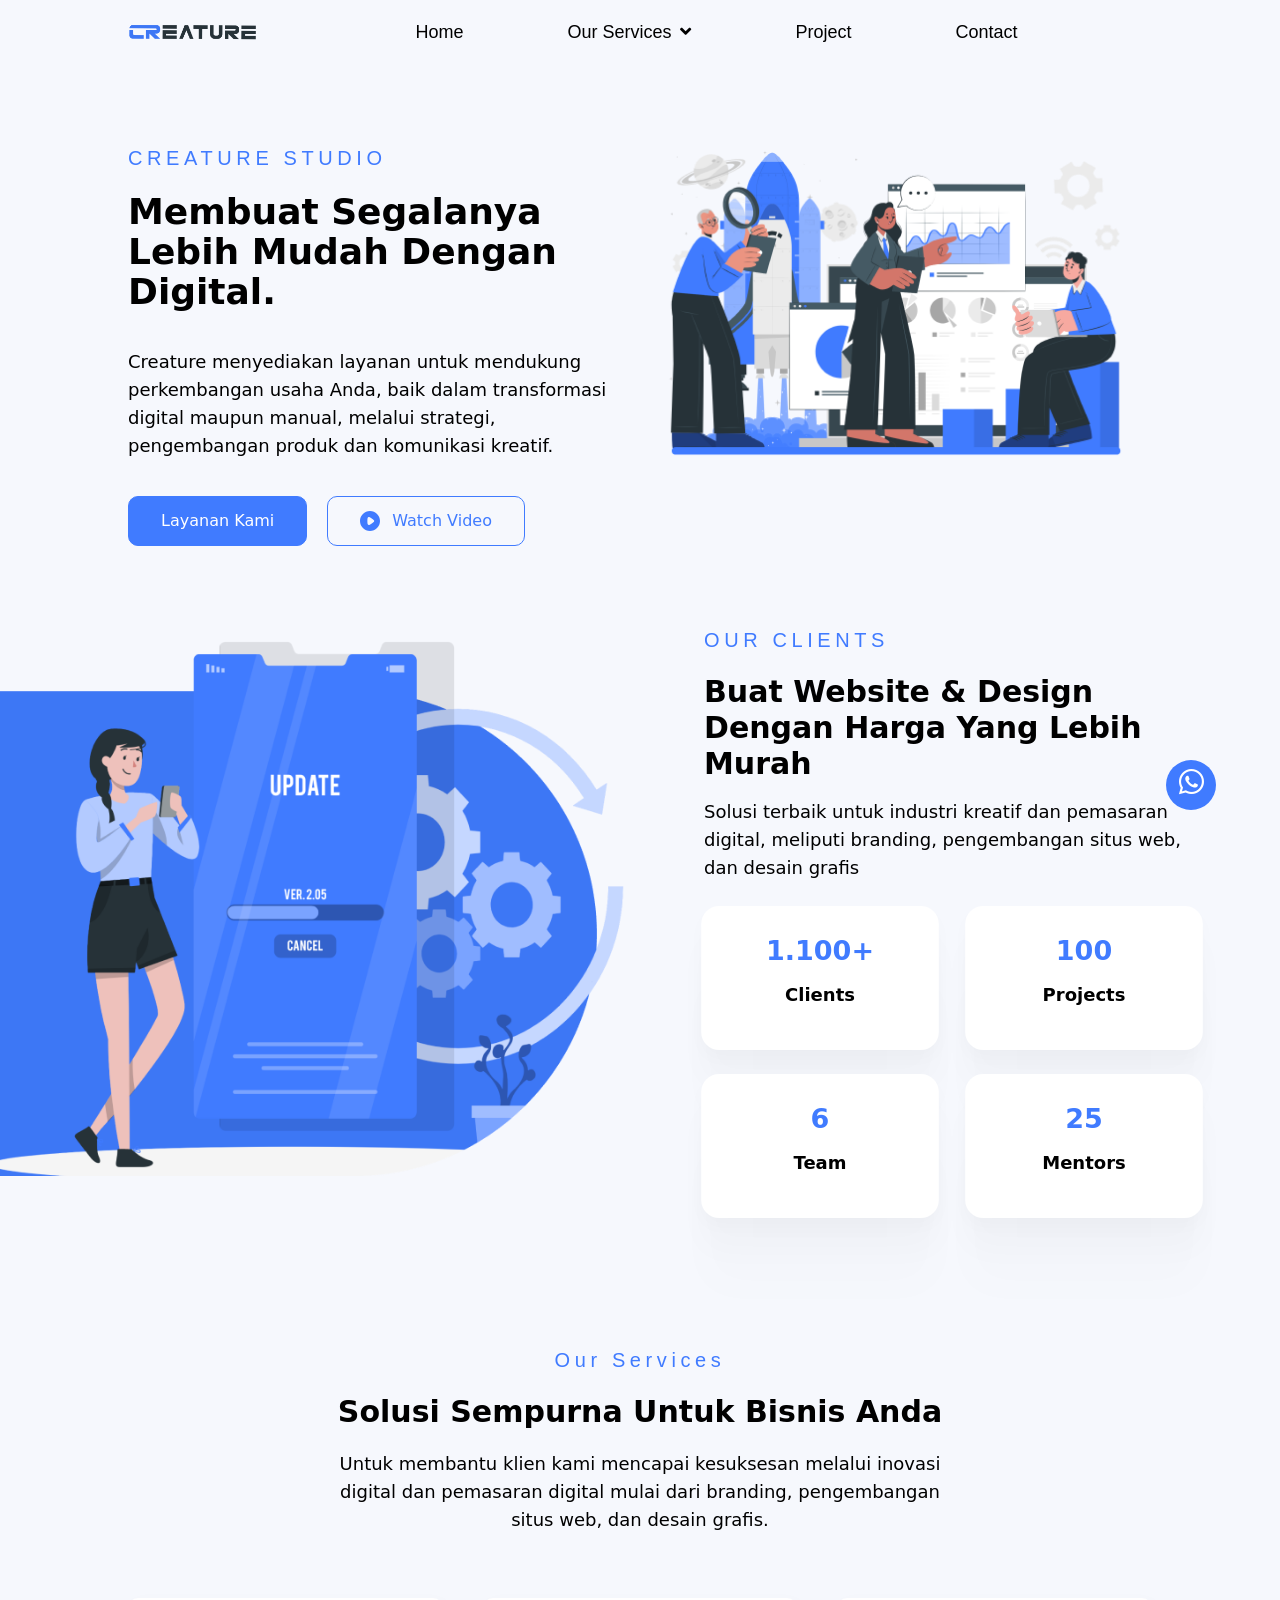
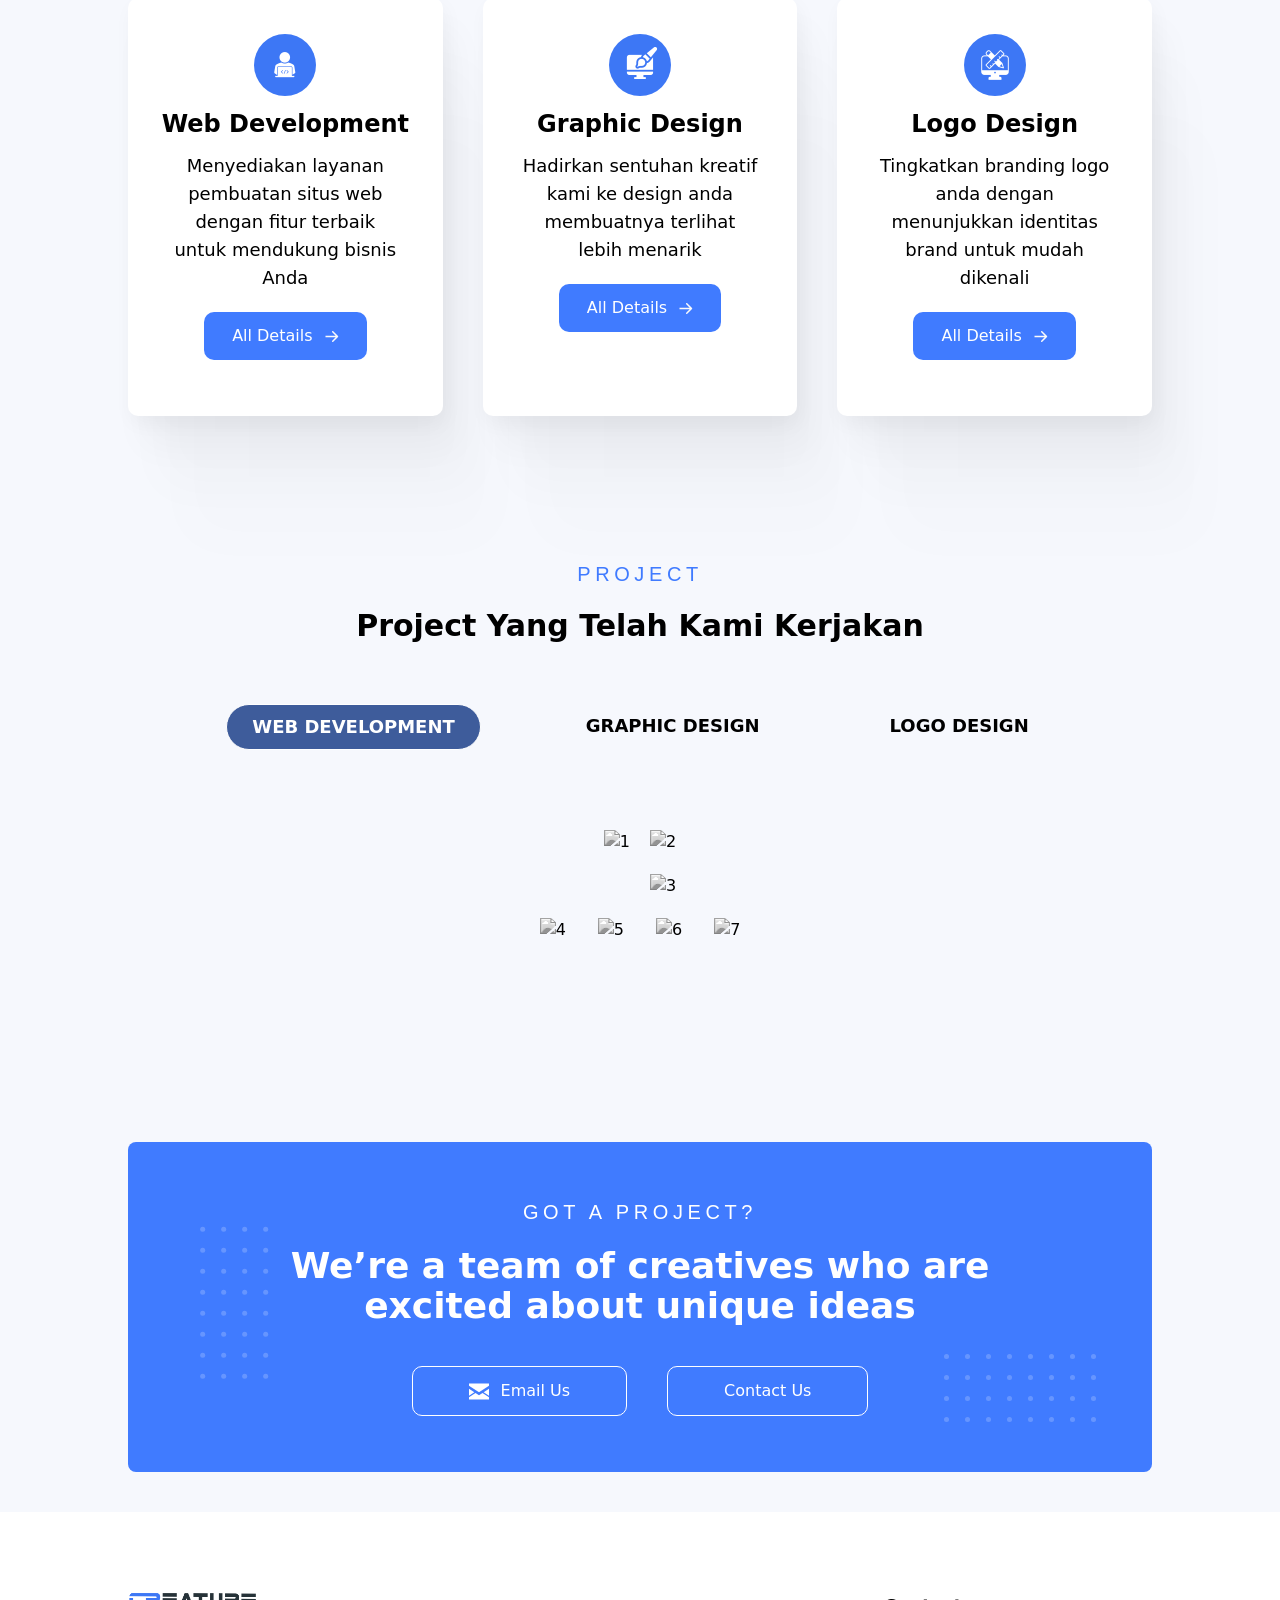
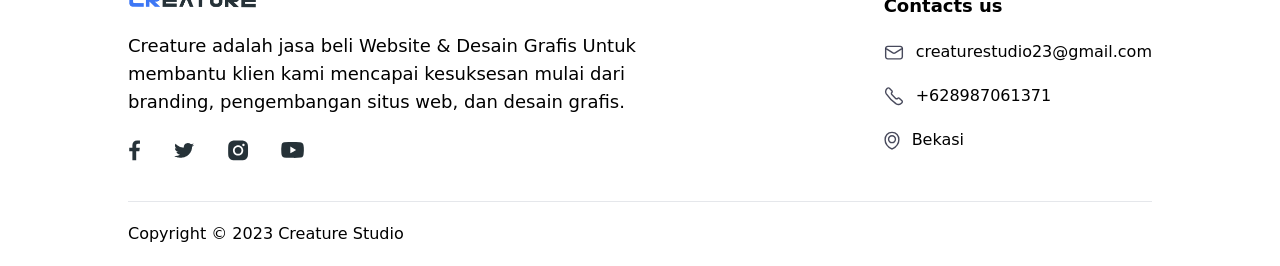
==== commit 54a86e2e: "update" ====
--- a/index.html
+++ b/index.html
@@ -17,7 +17,7 @@
     <script src="https://code.jquery.com/jquery-3.6.0.min.js"></script>
   </head>
 
-  <nav class="sticky top-0" id="navbar">
+  <nav class="sticky top-0 z-10" id="navbar">
     <nav class="navbar">
       <div class="navbar-container containers">
         <div class="logo-gdsc">
@@ -424,8 +424,7 @@
             />
           </div>
         </div>
-        <div
-          class="img-line2 flex sm:justify-center mt-5 gap-4 md:gap-6 lg:gap-8"
+        <div class="img-line2 flex sm:justify-center mt-5 gap-4 md:gap-6 lg:gap-8"
         >
           <img
             id="img-4"
--- a/style.css
+++ b/style.css
@@ -550,6 +550,10 @@
   top: 0px;
 }
 
+.z-10 {
+  z-index: 10;
+}
+
 .-order-1 {
   order: -1;
 }
@@ -881,9 +885,6 @@
 .navbar {
   width: 100%;
   background-color: #F6F8FD;
-  z-index: 1000;
-  -webkit-backdrop-filter: blur(10px);
-          backdrop-filter: blur(10px);
 }
 
 .navbar-container {
@@ -1120,7 +1121,7 @@
   transform: translate(-50%,0);
 }
 
-.img-line1 img, .img-line2 img {
+:is(.img-line1 img, .img-line2 img){
   filter: grayscale(1);
 }
 
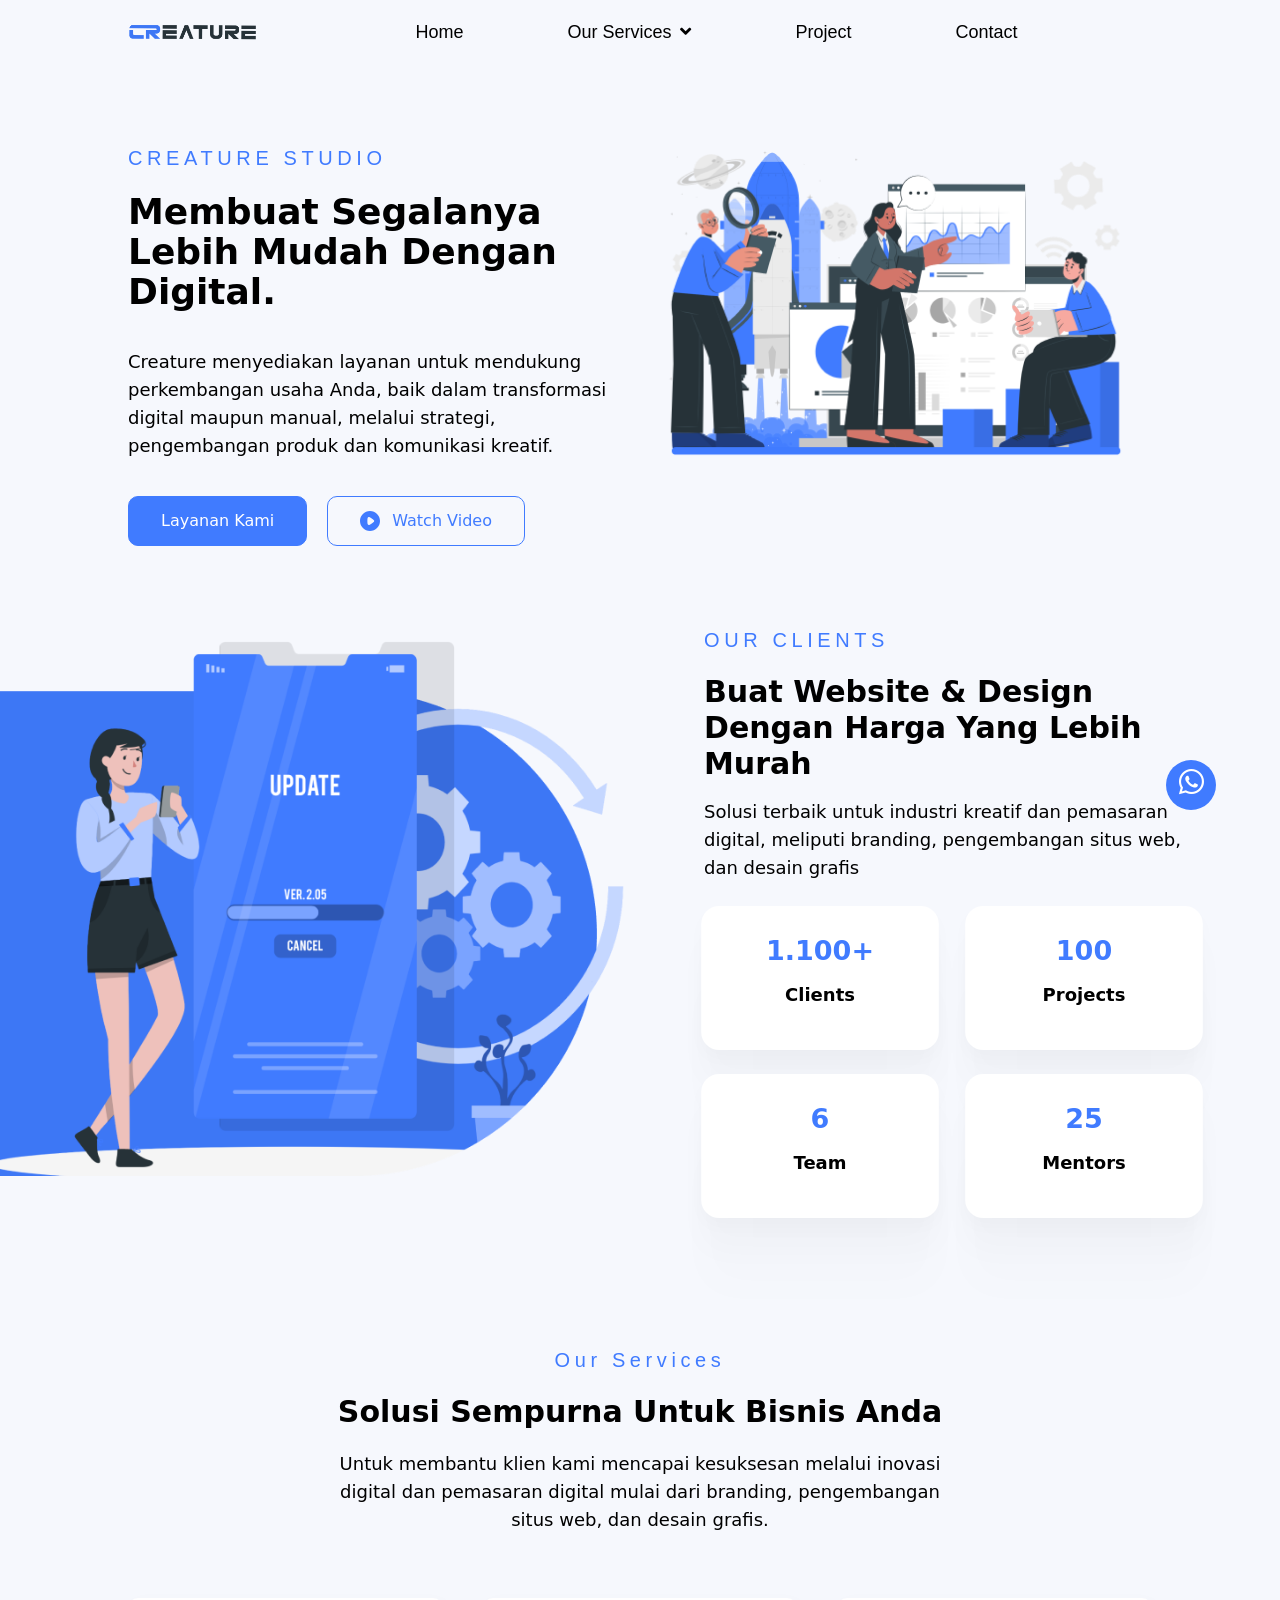
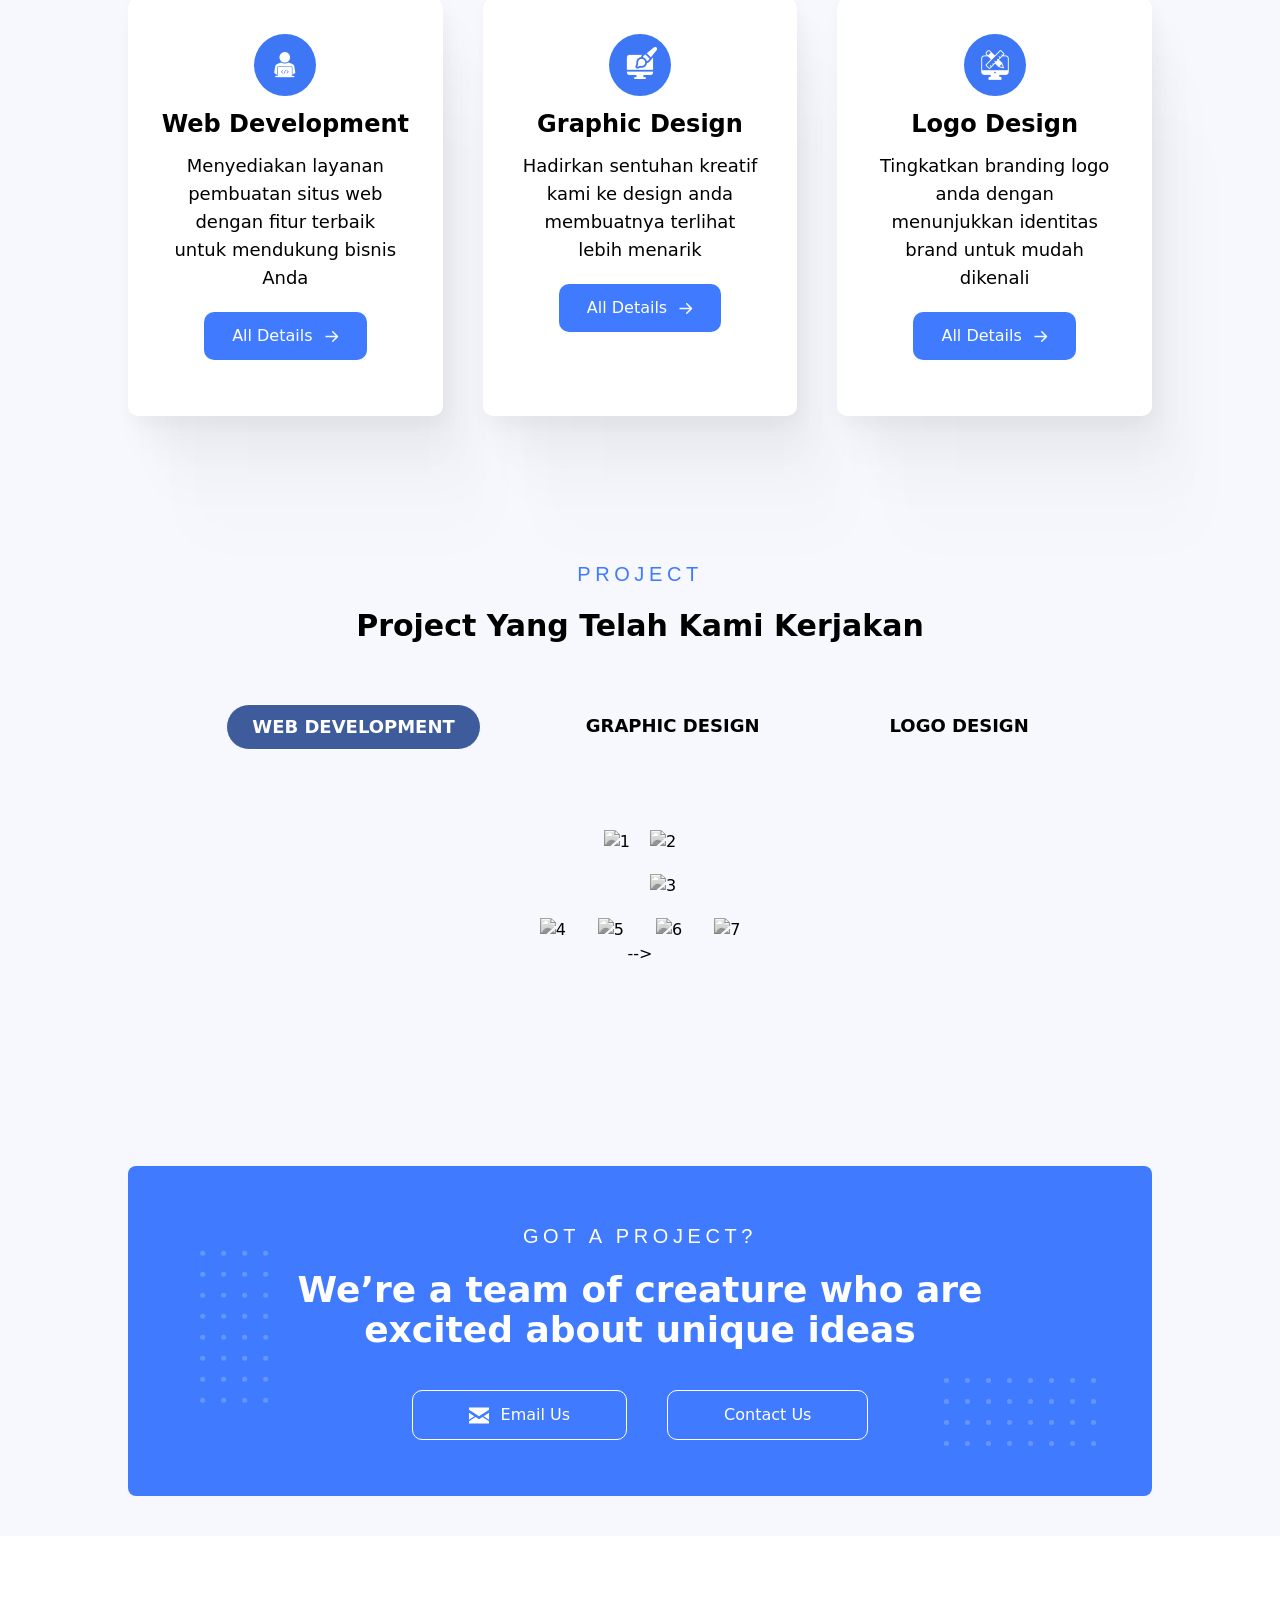
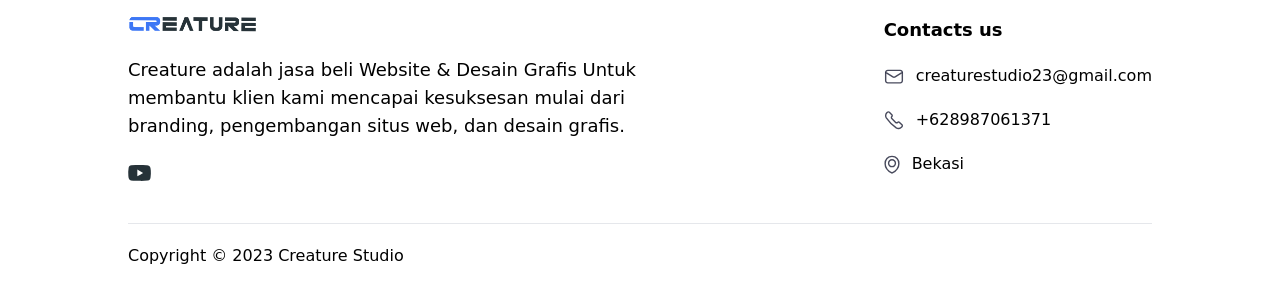
==== commit c46e8ab7: "update" ====
--- a/index.html
+++ b/index.html
@@ -16,443 +16,460 @@
     />
     <script src="https://code.jquery.com/jquery-3.6.0.min.js"></script>
   </head>
-
-  <nav class="sticky top-0 z-10" id="navbar">
-    <nav class="navbar">
-      <div class="navbar-container containers">
-        <div class="logo-gdsc">
-          <span class="logo"
-            ><a href="#"><img src="images/creaturelogo.svg" alt="logo" /></a
-          ></span>
-        </div>
-        <input type="checkbox" name="checkbox" id="" />
-        <div class="hamburger-lines">
-          <span class="line line1"></span>
-          <span class="line line2"></span>
-          <span class="line line3"></span>
-        </div>
-        <ul class="menu-items text-base md:text-lg">
-          <li>
-            <a href="#">Home</a>
-          </li>
-          <li>
-            <div class="relative">
-              <a id="dropdown" class="cursor-pointer"
-                >Our Services
-                <span id="arrow"
-                  ><i class="fas fa-angle-down ms-1" style="font-size: 18px"></i
-                ></span>
-              </a>
-              <ul
-                id="dropdown-content"
-                class="dropdown md:absolute pt-3 ps-7 md:py-4 md:ps-10 md:pe-20 text-lg"
+  <body id="home">
+    <nav class="sticky top-0 z-10" id="navbar">
+      <nav class="navbar">
+        <div class="navbar-container containers">
+          <div class="logo-gdsc">
+            <span class="logo"
+              ><a href="#home"
+                ><img src="images/creaturelogo.svg" alt="logo" /></a
+            ></span>
+          </div>
+          <input type="checkbox" name="checkbox" id="" />
+          <div class="hamburger-lines">
+            <span class="line line1"></span>
+            <span class="line line2"></span>
+            <span class="line line3"></span>
+          </div>
+          <ul class="menu-items text-base md:text-lg">
+            <li>
+              <a href="#home">Home</a>
+            </li>
+            <li>
+              <div class="relative">
+                <a href="javascript:void(0)" id="dropdown" class="cursor-pointer"
+                  >Our Services
+                  <span id="arrow"
+                    ><i
+                      class="fas fa-angle-down ms-1"
+                      style="font-size: 18px"
+                    ></i
+                  ></span>
+                </a>
+                <ul
+                  id="dropdown-content"
+                  class="dropdown md:absolute pt-3 ps-7 md:py-4 md:ps-10 md:pe-20 text-lg"
+                >
+                  <li class="dropdown-text">
+                    <a href="web.html">Web Development</a>
+                    <a href="#">Graphic Design</a>
+                    <a href="#">Logo Design</a>
+                  </li>
+                </ul>
+              </div>
+            </li>
+            <li>
+              <a href="#project">Project</a>
+            </li>
+            <li>
+              <a href="#contact">Contact</a>
+            </li>
+          </ul>
+        </div>
+      </nav>
+    </nav>
+
+    <div class="whatsapp-float">
+      <div class="modals relative">
+        <div class="absolute popup w-max">
+          <div class="header-popup bg-primary text-white p-7">
+            <h4 class="font-bold text-lg">Punya Pertanyaan?</h4>
+            <p class="py-2 text-base">
+              Silahkan konsultasikan ke whatsapp ya <br />
+              klik kontak dibawah ini
+            </p>
+          </div>
+
+          <div class="content-popup flex items-center gap-7 px-7 py-10">
+            <div class="creature-logo">
+              <img src="images/icon-chat/creaturelogo.svg" alt="logo" />
+            </div>
+
+            <div class="support">
+              <p class="text-sm text-gray-500">Support</p>
+              <a
+                target="_blank"
+                href="https://api.whatsapp.com/send/?phone=%2B628987061371&text&type=phone_number&app_absent=0"
+                class="font-semibold py-2 hover:text-primary"
+                >Chat Creature Studio</a
               >
-                <li class="dropdown-text">
-                  <a href="#">Web Development</a>
-                  <a href="#">Graphic Design</a>
-                  <a href="#">Logo Design</a>
-                </li>
-              </ul>
             </div>
-          </li>
-          <li>
-            <a href="#project">Project</a>
-          </li>
-          <li>
-            <a href="#contact">Contact</a>
-          </li>
-        </ul>
-      </div>
-    </nav>
-  </nav>
-
-  <div class="whatsapp-float">
-    <div class="modals relative">
-      <div class="absolute popup w-max">
-        <div class="header-popup bg-primary text-white p-7">
-          <h4 class="font-bold text-lg">Punya Pertanyaan?</h4>
-          <p class="py-2 text-base">
-            Silahkan konsultasikan ke whatsapp ya <br />
-            klik kontak dibawah ini
-          </p>
-        </div>
-
-        <div class="content-popup flex items-center gap-7 px-7 py-10">
-          <div class="creature-logo">
-            <img src="images/icon-chat/creaturelogo.svg" alt="logo" />
-          </div>
-
-          <div class="support">
-            <p class="text-sm text-gray-500">Support</p>
-            <a target="_blank" href="https://api.whatsapp.com/send/?phone=%2B628987061371&text&type=phone_number&app_absent=0" class="font-semibold py-2 hover:text-primary"
-              >Chat Creature Studio</a
-            >
-          </div>
-        </div>
-
-        <div class="vector flex justify-end -mt-1.5 me-2">
-          <svg
-            width="44"
-            height="29"
-            viewBox="0 0 44 29"
-            fill="none"
-            xmlns="http://www.w3.org/2000/svg"
-          >
-            <path d="M0 0H44L22 29L0 0Z" fill="white" />
-          </svg>
-        </div>
-      </div>
-
-      <div class="whatsapp flex justify-center">
-        <i class="bi bi-whatsapp mt-1" style="font-size: 25px"></i>
+          </div>
+
+          <div class="vector flex justify-end -mt-1.5 me-2">
+            <svg
+              width="44"
+              height="29"
+              viewBox="0 0 44 29"
+              fill="none"
+              xmlns="https://www.w3.org/2000/svg"
+            >
+              <path d="M0 0H44L22 29L0 0Z" fill="white" />
+            </svg>
+          </div>
+        </div>
+
+        <div class="whatsapp flex justify-center">
+          <i class="bi bi-whatsapp mt-1" style="font-size: 25px"></i>
+        </div>
       </div>
     </div>
-  </div>
-
-  <section id="modal">
-    <div class="modal-project">
-      <div class="isi-modal" id="isi-modal"></div>
-      <div class="close">
-        <button id="close"><i class="bi bi-x-circle-fill text-white" style="font-size: 48px;"></i></button>
+
+    <section id="modal">
+      <div class="modal-project">
+        <div class="isi-modal" id="isi-modal"></div>
+        <div class="close">
+          <button id="close">
+            <i
+              class="bi bi-x-circle-fill text-white"
+              style="font-size: 48px"
+            ></i>
+          </button>
+        </div>
       </div>
-    </div>
-  </section>
-
-  <section id="home" class="pt-20">
-    <div class="containers mx-auto grid lg:grid-cols-2">
-      <div class="home-text">
-        <h3 class="text-primary creature-studio text-xl pt-8 lg:pt-0">
-          CREATURE STUDIO
+    </section>
+
+    <section id="landing" class="pt-20">
+      <div class="containers mx-auto grid lg:grid-cols-2">
+        <div class="home-text">
+          <h3 class="text-primary creature-studio text-xl pt-8 lg:pt-0">
+            CREATURE STUDIO
+          </h3>
+          <h1
+            class="creature-title text-2xl md:text-4xl 2xl:text-5xl 2xl:leading-normal font-bold py-3 lg:py-5"
+          >
+            Membuat Segalanya Lebih Mudah Dengan Digital.
+          </h1>
+          <p class="creature-desc text-base md:text-lg py-3 lg:py-4">
+            Creature menyediakan layanan untuk mendukung perkembangan usaha
+            Anda, baik dalam transformasi digital maupun manual, melalui
+            strategi, pengembangan produk dan komunikasi kreatif.
+          </p>
+          <div class="layanan flex gap-5 pt-5">
+            <a href="#layanan"
+              ><button
+                class="layanan-btn bg-primary text-white py-2 px-4 md:py-3 lg:px-8"
+              >
+                Layanan Kami
+              </button>
+            </a>
+            <a
+              href="https://www.youtube.com/watch?v=FFrdoc7Gn_g"
+              target="_blank"
+            >
+              <button
+                class="video flex items-center gap-3 py-2 px-4 md:py-3 lg:px-8"
+              >
+                <span
+                  ><svg
+                    class="play"
+                    width="20"
+                    height="20"
+                    viewBox="0 0 20 20"
+                    fill="none"
+                    xmlns="https://www.w3.org/2000/svg"
+                  >
+                    <path
+                      class="play-fill"
+                      d="M10 0C15.5116 0 20 4.48625 20 10.0058C20 15.5137 15.5116 20 10 20C4.48842 20 0 15.5137 0 10.0058C0 4.48625 4.48842 0 10 0ZM8.861 6.02991C8.64865 6.02991 8.44595 6.07815 8.2529 6.17463C8.01158 6.3097 7.81853 6.52195 7.71236 6.77279C7.64479 6.94645 7.53861 7.46744 7.53861 7.47709C7.43243 8.04631 7.37452 8.9725 7.37452 9.99518C7.37452 10.9706 7.43243 11.8572 7.51931 12.4361C7.52896 12.4457 7.63514 13.0921 7.75097 13.314C7.96332 13.7192 8.37838 13.9701 8.82239 13.9701H8.861C9.15058 13.9604 9.75869 13.7096 9.75869 13.7C10.7819 13.2754 12.7992 11.9537 13.61 11.0757L13.668 11.0178C13.7741 10.9117 13.9093 10.7477 13.9382 10.7091C14.0927 10.5065 14.1699 10.2557 14.1699 10.0058C14.1699 9.72504 14.083 9.46454 13.9189 9.25229C13.8803 9.2137 13.7355 9.04969 13.6004 8.91462C12.8089 8.06561 10.7432 6.67631 9.66216 6.25181C9.49807 6.18524 9.08301 6.03956 8.861 6.02991Z"
+                      fill="#3D77F5"
+                    />
+                  </svg>
+                </span>
+                Watch Video
+              </button>
+            </a>
+          </div>
+        </div>
+        <div class="home-img mx-auto -order-1 lg:order-1">
+          <img src="images/home.png" alt="home" />
+        </div>
+      </div>
+    </section>
+
+    <section id="clients" class="pt-20">
+      <div class="grid md:grid-cols-2">
+        <div class="clients-img">
+          <img class="client" src="images/client.png" alt="client" />
+        </div>
+        <div class="clients-content containers">
+          <h3 class="text-primary creature-studio text-xl pt-8 lg:pt-0">
+            OUR CLIENTS
+          </h3>
+          <h1
+            class="creature-title text-xl md:text-3xl 2xl:text-4xl 2xl:leading-normal font-bold pt-3 lg:pt-5"
+          >
+            Buat Website & Design Dengan Harga Yang Lebih Murah
+          </h1>
+          <p class="creature-desc text-base md:text-lg py-3 lg:py-4">
+            Solusi terbaik untuk industri kreatif dan pemasaran digital,
+            meliputi branding, pengembangan situs web, dan desain grafis
+          </p>
+          <div class="box flex flex-wrap lg:-ms-4">
+            <div
+              class="box-info md:hidden lg:block w-1/2 p-8 bg-white text-center"
+            >
+              <h1 class="text-primary text-3xl font-bold">1.100+</h1>
+              <h5 class="py-4 text-xl font-semibold">Clients</h5>
+            </div>
+            <div
+              class="box-info md:hidden lg:block w-1/2 p-8 bg-white text-center"
+            >
+              <h1 class="text-primary text-3xl font-bold">100</h1>
+              <h5 class="py-4 text-xl font-semibold">Projects</h5>
+            </div>
+            <div
+              class="box-info md:hidden lg:block w-1/2 p-8 bg-white text-center mt-2"
+            >
+              <h1 class="text-primary text-3xl font-bold">6</h1>
+              <h5 class="py-4 text-xl font-semibold">Team</h5>
+            </div>
+            <div
+              class="box-info md:hidden lg:block w-1/2 p-8 bg-white text-center mt-2"
+            >
+              <h1 class="text-primary text-3xl font-bold">25</h1>
+              <h5 class="py-4 text-xl font-semibold">Mentors</h5>
+            </div>
+          </div>
+        </div>
+      </div>
+
+      <!-- TABLET SHOW -->
+      <div class="box flex flex-wrap pt-10">
+        <div
+          class="box-info w-1/2 p-8 bg-white text-center hidden md:block lg:hidden"
+        >
+          <h1 class="text-primary text-3xl font-bold">1.100+</h1>
+          <h5 class="py-4 text-xl font-semibold">Clients</h5>
+        </div>
+        <div
+          class="box-info w-1/2 p-8 bg-white text-center hidden md:block lg:hidden"
+        >
+          <h1 class="text-primary text-3xl font-bold">100</h1>
+          <h5 class="py-4 text-xl font-semibold">Projects</h5>
+        </div>
+        <div
+          class="box-info w-1/2 p-8 bg-white text-center hidden md:block lg:hidden"
+        >
+          <h1 class="text-primary text-3xl font-bold">6</h1>
+          <h5 class="py-4 text-xl font-semibold">Team</h5>
+        </div>
+        <div
+          class="box-info w-1/2 p-8 bg-white text-center hidden md:block lg:hidden"
+        >
+          <h1 class="text-primary text-3xl font-bold">25</h1>
+          <h5 class="py-4 text-xl font-semibold">Mentors</h5>
+        </div>
+      </div>
+    </section>
+    <!--  -->
+
+    <section id="layanan" class="pt-20">
+      <div class="containers md:text-center">
+        <h3 class="text-primary creature-studio text-xl">Our Services</h3>
+        <h1
+          class="creature-title text-xl md:text-3xl 2xl:text-4xl 2xl:leading-normal font-bold py-3 lg:py-5"
+        >
+          Solusi Sempurna Untuk Bisnis Anda
+        </h1>
+        <p class="layanan-desc text-lg lg:w-3/5 m-auto">
+          Untuk membantu klien kami mencapai kesuksesan melalui inovasi digital
+          dan pemasaran digital mulai dari branding, pengembangan situs web, dan
+          desain grafis.
+        </p>
+
+        <div
+          class="card-section grid md:grid-cols-4 lg:grid-cols-3 place-items-center py-10 md:py-16 sm:gap-10"
+        >
+          <div class="card bg-white py-9 md:col-span-2 lg:col-auto">
+            <div class="web flex justify-center">
+              <img src="images/icon-card/web.svg" alt="web" />
+            </div>
+            <h4
+              class="card-title text-center text-2xl 2xl:text-3xl font-bold py-3"
+            >
+              Web Development
+            </h4>
+            <p
+              class="card-desc font-normal text-lg text-center w-4/5 md:w-3/4 m-auto"
+            >
+              Menyediakan layanan pembuatan situs web dengan fitur terbaik untuk
+              mendukung bisnis Anda
+            </p>
+            <button
+              class="card-btn flex m-auto items-center bg-primary text-white gap-3 py-3 px-7 my-5"
+            >
+              All Details
+              <span
+                ><svg
+                  xmlns="https://www.w3.org/2000/svg"
+                  width="14"
+                  height="13"
+                  viewBox="0 0 14 13"
+                  fill="none"
+                >
+                  <path
+                    d="M13.0303 7.03033C13.3232 6.73744 13.3232 6.26256 13.0303 5.96967L8.25736 1.1967C7.96447 0.903806 7.48959 0.903806 7.1967 1.1967C6.90381 1.48959 6.90381 1.96447 7.1967 2.25736L11.4393 6.5L7.1967 10.7426C6.90381 11.0355 6.90381 11.5104 7.1967 11.8033C7.48959 12.0962 7.96447 12.0962 8.25736 11.8033L13.0303 7.03033ZM0.5 7.25H12.5V5.75H0.5V7.25Z"
+                    fill="#FAFAFA"
+                  /></svg
+              ></span>
+            </button>
+          </div>
+
+          <div class="card bg-white py-9 md:col-span-2 lg:col-auto">
+            <div class="design flex justify-center">
+              <img src="images/icon-card/graph-design.svg" alt="design" />
+            </div>
+            <h4
+              class="card-title text-center text-2xl 2xl:text-3xl font-bold py-3"
+            >
+              Graphic Design
+            </h4>
+            <p
+              class="card-desc font-normal text-lg text-center w-4/5 md:w-3/4 m-auto"
+            >
+              Hadirkan sentuhan kreatif kami ke design anda membuatnya terlihat
+              lebih menarik
+            </p>
+            <button
+              class="card-btn flex m-auto items-center bg-primary text-white gap-3 py-3 px-7 my-5"
+            >
+              All Details
+              <span
+                ><svg
+                  xmlns="https://www.w3.org/2000/svg"
+                  width="14"
+                  height="13"
+                  viewBox="0 0 14 13"
+                  fill="none"
+                >
+                  <path
+                    d="M13.0303 7.03033C13.3232 6.73744 13.3232 6.26256 13.0303 5.96967L8.25736 1.1967C7.96447 0.903806 7.48959 0.903806 7.1967 1.1967C6.90381 1.48959 6.90381 1.96447 7.1967 2.25736L11.4393 6.5L7.1967 10.7426C6.90381 11.0355 6.90381 11.5104 7.1967 11.8033C7.48959 12.0962 7.96447 12.0962 8.25736 11.8033L13.0303 7.03033ZM0.5 7.25H12.5V5.75H0.5V7.25Z"
+                    fill="#FAFAFA"
+                  /></svg
+              ></span>
+            </button>
+          </div>
+
+          <div
+            class="card bg-white py-9 md:col-span-4 lg:col-auto md:w-1/2 lg:w-full"
+          >
+            <div class="logo-design flex justify-center">
+              <img src="images/icon-card/logo-design.svg" alt="logo" />
+            </div>
+            <h4
+              class="card-title text-center text-2xl 2xl:text-3xl font-bold py-3"
+            >
+              Logo Design
+            </h4>
+            <p
+              class="card-desc font-normal text-lg text-center w-4/5 md:w-3/4 m-auto"
+            >
+              Tingkatkan branding logo anda dengan menunjukkan identitas brand
+              untuk mudah dikenali
+            </p>
+            <button
+              class="card-btn flex m-auto items-center bg-primary text-white gap-3 py-3 px-7 my-5"
+            >
+              All Details
+              <span
+                ><svg
+                  xmlns="https://www.w3.org/2000/svg"
+                  width="14"
+                  height="13"
+                  viewBox="0 0 14 13"
+                  fill="none"
+                >
+                  <path
+                    d="M13.0303 7.03033C13.3232 6.73744 13.3232 6.26256 13.0303 5.96967L8.25736 1.1967C7.96447 0.903806 7.48959 0.903806 7.1967 1.1967C6.90381 1.48959 6.90381 1.96447 7.1967 2.25736L11.4393 6.5L7.1967 10.7426C6.90381 11.0355 6.90381 11.5104 7.1967 11.8033C7.48959 12.0962 7.96447 12.0962 8.25736 11.8033L13.0303 7.03033ZM0.5 7.25H12.5V5.75H0.5V7.25Z"
+                    fill="#FAFAFA"
+                  /></svg
+              ></span>
+            </button>
+          </div>
+        </div>
+      </div>
+    </section>
+
+    <section id="project" class="pt-20 md:py-20">
+      <div class="containers md:text-center">
+        <h3 class="text-primary creature-studio text-xl text-center">
+          PROJECT
         </h3>
         <h1
-          class="creature-title text-2xl md:text-4xl 2xl:text-5xl 2xl:leading-normal font-bold py-3 lg:py-5"
+          class="creature-title text-center text-xl md:text-3xl 2xl:text-4xl 2xl:leading-normal font-bold py-3 lg:py-5"
         >
-          Membuat Segalanya Lebih Mudah Dengan Digital.
+          Project Yang Telah Kami Kerjakan
         </h1>
-        <p class="creature-desc text-base md:text-lg py-3 lg:py-4">
-          Creature menyediakan layanan untuk mendukung perkembangan usaha Anda,
-          baik dalam transformasi digital maupun manual, melalui strategi,
-          pengembangan produk dan komunikasi kreatif.
-        </p>
-        <div class="layanan flex gap-5 pt-5">
-          <a href="#layanan"
-            ><button
-              class="layanan-btn bg-primary text-white py-2 px-4 md:py-3 lg:px-8"
-            >
-              Layanan Kami
-            </button>
-          </a>
-          <a href="https://www.youtube.com/watch?v=FFrdoc7Gn_g" target="_blank">
-          <button
-            
-            class="video flex items-center gap-3 py-2 px-4 md:py-3 lg:px-8"
-          >
-            <span
-              ><svg
-                class="play"
-                width="20"
-                height="20"
-                viewBox="0 0 20 20"
-                fill="none"
-                xmlns="http://www.w3.org/2000/svg"
-              >
-                <path
-                  class="play-fill"
-                  d="M10 0C15.5116 0 20 4.48625 20 10.0058C20 15.5137 15.5116 20 10 20C4.48842 20 0 15.5137 0 10.0058C0 4.48625 4.48842 0 10 0ZM8.861 6.02991C8.64865 6.02991 8.44595 6.07815 8.2529 6.17463C8.01158 6.3097 7.81853 6.52195 7.71236 6.77279C7.64479 6.94645 7.53861 7.46744 7.53861 7.47709C7.43243 8.04631 7.37452 8.9725 7.37452 9.99518C7.37452 10.9706 7.43243 11.8572 7.51931 12.4361C7.52896 12.4457 7.63514 13.0921 7.75097 13.314C7.96332 13.7192 8.37838 13.9701 8.82239 13.9701H8.861C9.15058 13.9604 9.75869 13.7096 9.75869 13.7C10.7819 13.2754 12.7992 11.9537 13.61 11.0757L13.668 11.0178C13.7741 10.9117 13.9093 10.7477 13.9382 10.7091C14.0927 10.5065 14.1699 10.2557 14.1699 10.0058C14.1699 9.72504 14.083 9.46454 13.9189 9.25229C13.8803 9.2137 13.7355 9.04969 13.6004 8.91462C12.8089 8.06561 10.7432 6.67631 9.66216 6.25181C9.49807 6.18524 9.08301 6.03956 8.861 6.02991Z"
-                  fill="#3D77F5"
-                />
-              </svg>
-            </span>
-            Watch Video
-          </button>
-          </a>
-        </div>
-      </div>
-      <div class="home-img mx-auto -order-1 lg:order-1">
-        <img src="images/home.png" alt="home" />
-      </div>
-    </div>
-  </section>
-
-  <section id="clients" class="pt-20">
-    <div class="grid md:grid-cols-2">
-      <div class="clients-img">
-        <img class="client" src="images/client.png" alt="client" />
-      </div>
-      <div class="clients-content containers">
-        <h3 class="text-primary creature-studio text-xl pt-8 lg:pt-0">
-          OUR CLIENTS
-        </h3>
-        <h1
-          class="creature-title text-xl md:text-3xl 2xl:text-4xl 2xl:leading-normal font-bold pt-3 lg:pt-5"
-        >
-          Buat Website & Design Dengan Harga Yang Lebih Murah
-        </h1>
-        <p class="creature-desc text-base md:text-lg py-3 lg:py-4">
-          Solusi terbaik untuk industri kreatif dan pemasaran digital, meliputi
-          branding, pengembangan situs web, dan desain grafis
-        </p>
-        <div class="box flex flex-wrap lg:-ms-4">
-          <div
-            class="box-info md:hidden lg:block w-1/2 p-8 bg-white text-center"
-          >
-            <h1 class="text-primary text-3xl font-bold">1.100+</h1>
-            <h5 class="py-4 text-xl font-semibold">Clients</h5>
-          </div>
-          <div
-            class="box-info md:hidden lg:block w-1/2 p-8 bg-white text-center"
-          >
-            <h1 class="text-primary text-3xl font-bold">100</h1>
-            <h5 class="py-4 text-xl font-semibold">Projects</h5>
-          </div>
-          <div
-            class="box-info md:hidden lg:block w-1/2 p-8 bg-white text-center mt-2"
-          >
-            <h1 class="text-primary text-3xl font-bold">6</h1>
-            <h5 class="py-4 text-xl font-semibold">Team</h5>
-          </div>
-          <div
-            class="box-info md:hidden lg:block w-1/2 p-8 bg-white text-center mt-2"
-          >
-            <h1 class="text-primary text-3xl font-bold">25</h1>
-            <h5 class="py-4 text-xl font-semibold">Mentors</h5>
-          </div>
-        </div>
-      </div>
-    </div>
-
-    <!-- TABLET SHOW -->
-    <div class="box flex flex-wrap pt-10">
-      <div
-        class="box-info w-1/2 p-8 bg-white text-center hidden md:block lg:hidden"
-      >
-        <h1 class="text-primary text-3xl font-bold">1.100+</h1>
-        <h5 class="py-4 text-xl font-semibold">Clients</h5>
-      </div>
-      <div
-        class="box-info w-1/2 p-8 bg-white text-center hidden md:block lg:hidden"
-      >
-        <h1 class="text-primary text-3xl font-bold">100</h1>
-        <h5 class="py-4 text-xl font-semibold">Projects</h5>
-      </div>
-      <div
-        class="box-info w-1/2 p-8 bg-white text-center hidden md:block lg:hidden"
-      >
-        <h1 class="text-primary text-3xl font-bold">6</h1>
-        <h5 class="py-4 text-xl font-semibold">Team</h5>
-      </div>
-      <div
-        class="box-info w-1/2 p-8 bg-white text-center hidden md:block lg:hidden"
-      >
-        <h1 class="text-primary text-3xl font-bold">25</h1>
-        <h5 class="py-4 text-xl font-semibold">Mentors</h5>
-      </div>
-    </div>
-  </section>
-  <!--  -->
-
-  <section id="layanan" class="pt-20">
-    <div class="containers md:text-center">
-      <h3 class="text-primary creature-studio text-xl">Our Services</h3>
-      <h1
-        class="creature-title text-xl md:text-3xl 2xl:text-4xl 2xl:leading-normal font-bold py-3 lg:py-5"
-      >
-        Solusi Sempurna Untuk Bisnis Anda
-      </h1>
-      <p class="layanan-desc text-lg lg:w-3/5 m-auto">
-        Untuk membantu klien kami mencapai kesuksesan melalui inovasi digital
-        dan pemasaran digital mulai dari branding, pengembangan situs web, dan
-        desain grafis.
-      </p>
-
-      <div
-        class="card-section grid md:grid-cols-4 lg:grid-cols-3 place-items-center py-10 md:py-16 sm:gap-10"
-      >
-        <div class="card bg-white py-9 md:col-span-2 lg:col-auto">
-          <div class="web flex justify-center">
-            <img src="images/icon-card/web.svg" alt="web" />
-          </div>
-          <h4
-            class="card-title text-center text-2xl 2xl:text-3xl font-bold py-3"
-          >
-            Web Development
-          </h4>
-          <p
-            class="card-desc font-normal text-lg text-center w-4/5 md:w-3/4 m-auto"
-          >
-            Menyediakan layanan pembuatan situs web dengan fitur terbaik untuk
-            mendukung bisnis Anda
-          </p>
-          <button
-            class="card-btn flex m-auto items-center bg-primary text-white gap-3 py-3 px-7 my-5"
-          >
-            All Details
-            <span
-              ><svg
-                xmlns="http://www.w3.org/2000/svg"
-                width="14"
-                height="13"
-                viewBox="0 0 14 13"
-                fill="none"
-              >
-                <path
-                  d="M13.0303 7.03033C13.3232 6.73744 13.3232 6.26256 13.0303 5.96967L8.25736 1.1967C7.96447 0.903806 7.48959 0.903806 7.1967 1.1967C6.90381 1.48959 6.90381 1.96447 7.1967 2.25736L11.4393 6.5L7.1967 10.7426C6.90381 11.0355 6.90381 11.5104 7.1967 11.8033C7.48959 12.0962 7.96447 12.0962 8.25736 11.8033L13.0303 7.03033ZM0.5 7.25H12.5V5.75H0.5V7.25Z"
-                  fill="#FAFAFA"
-                /></svg
-            ></span>
-          </button>
-        </div>
-
-        <div class="card bg-white py-9 md:col-span-2 lg:col-auto">
-          <div class="design flex justify-center">
-            <img src="images/icon-card/graph-design.svg" alt="design" />
-          </div>
-          <h4
-            class="card-title text-center text-2xl 2xl:text-3xl font-bold py-3"
-          >
-            Graphic Design
-          </h4>
-          <p
-            class="card-desc font-normal text-lg text-center w-4/5 md:w-3/4 m-auto"
-          >
-            Hadirkan sentuhan kreatif kami ke design anda membuatnya terlihat
-            lebih menarik
-          </p>
-          <button
-            class="card-btn flex m-auto items-center bg-primary text-white gap-3 py-3 px-7 my-5"
-          >
-            All Details
-            <span
-              ><svg
-                xmlns="http://www.w3.org/2000/svg"
-                width="14"
-                height="13"
-                viewBox="0 0 14 13"
-                fill="none"
-              >
-                <path
-                  d="M13.0303 7.03033C13.3232 6.73744 13.3232 6.26256 13.0303 5.96967L8.25736 1.1967C7.96447 0.903806 7.48959 0.903806 7.1967 1.1967C6.90381 1.48959 6.90381 1.96447 7.1967 2.25736L11.4393 6.5L7.1967 10.7426C6.90381 11.0355 6.90381 11.5104 7.1967 11.8033C7.48959 12.0962 7.96447 12.0962 8.25736 11.8033L13.0303 7.03033ZM0.5 7.25H12.5V5.75H0.5V7.25Z"
-                  fill="#FAFAFA"
-                /></svg
-            ></span>
-          </button>
-        </div>
-
-        <div
-          class="card bg-white py-9 md:col-span-4 lg:col-auto md:w-1/2 lg:w-full"
-        >
-          <div class="logo-design flex justify-center">
-            <img src="images/icon-card/logo-design.svg" alt="logo" />
-          </div>
-          <h4
-            class="card-title text-center text-2xl 2xl:text-3xl font-bold py-3"
-          >
-            Logo Design
-          </h4>
-          <p
-            class="card-desc font-normal text-lg text-center w-4/5 md:w-3/4 m-auto"
-          >
-            Tingkatkan branding logo anda dengan menunjukkan identitas brand
-            untuk mudah dikenali
-          </p>
-          <button
-            class="card-btn flex m-auto items-center bg-primary text-white gap-3 py-3 px-7 my-5"
-          >
-            All Details
-            <span
-              ><svg
-                xmlns="http://www.w3.org/2000/svg"
-                width="14"
-                height="13"
-                viewBox="0 0 14 13"
-                fill="none"
-              >
-                <path
-                  d="M13.0303 7.03033C13.3232 6.73744 13.3232 6.26256 13.0303 5.96967L8.25736 1.1967C7.96447 0.903806 7.48959 0.903806 7.1967 1.1967C6.90381 1.48959 6.90381 1.96447 7.1967 2.25736L11.4393 6.5L7.1967 10.7426C6.90381 11.0355 6.90381 11.5104 7.1967 11.8033C7.48959 12.0962 7.96447 12.0962 8.25736 11.8033L13.0303 7.03033ZM0.5 7.25H12.5V5.75H0.5V7.25Z"
-                  fill="#FAFAFA"
-                /></svg
-            ></span>
-          </button>
-        </div>
-      </div>
-    </div>
-  </section>
-
-  <section id="project" class="pt-20 md:py-20">
-    <div class="containers md:text-center">
-      <h3 class="text-primary creature-studio text-xl text-center">PROJECT</h3>
-      <h1
-        class="creature-title text-center text-xl md:text-3xl 2xl:text-4xl 2xl:leading-normal font-bold py-3 lg:py-5"
-      >
-        Project Yang Telah Kami Kerjakan
-      </h1>
-      <div class="project-nav pt-10">
-        <ul class="project-ul">
-          <li
-            class="project-content flex flex-wrap justify-center font-semibold gap-3 lg:gap-20 text-lg"
-          >
-            <a class="text-base md:text-lg" id="web">WEB DEVELOPMENT</a>
-            <a class="text-base md:text-lg" id="graphic">GRAPHIC DESIGN</a>
-            <a class="text-base md:text-lg" id="logo">LOGO DESIGN</a>
-          </li>
-        </ul>
-      </div>
-
-      <div class="content my-10 md:my-20" id="content">
-
-        <div id="web">
-        <div class="img-line1 flex flex-col md:flex-row justify-center gap-5">
-          <div class="img-line1 cursor-pointer">
-            <img
-              id="img-1"
-              src="https://media.discordapp.net/attachments/387127158935388160/1164988166130909284/img-1.png?ex=654536c7&is=6532c1c7&hm=f208fcff5c6132b0855e84b2300b0c68940af877f875737f2762a86c9b5ce48e&=&width=768&height=448"
-              alt="1"
-            />
-          </div>
-          <div class="img-line1 flex flex-col gap-5">
-            <img
-              class="cursor-pointer"
-              id="img-2"
-              src="https://media.discordapp.net/attachments/387127158935388160/1164988476056412350/img-2.png?ex=65453711&is=6532c211&hm=62bd2d8672b5f8b7b4421ee7bd06c5ebab1e13c4cd272c377481280a2bfb5a30&=&width=356&height=215"
-              alt="2"
-            />
-            <img
-              class="cursor-pointer"
-              id="img-3"
-              src="https://media.discordapp.net/attachments/387127158935388160/1164988476333232188/img-3.png?ex=65453711&is=6532c211&hm=0d731404277a744835f099a15424295ec65ba6e300a16e245e0becae143cee23&=&width=356&height=208"
-              alt="3"
-            />
-          </div>
-        </div>
-        <div class="img-line2 flex sm:justify-center mt-5 gap-4 md:gap-6 lg:gap-8"
-        >
-          <img
-            id="img-4"
-            class="hidden md:block cursor-pointer"
-            src="https://media.discordapp.net/attachments/387127158935388160/1164988476580708372/img-4.png?ex=65453711&is=6532c211&hm=a731ff30aa323996afc679980f1e9584ffb926511a9a105ff6cd76de82f74251&=&width=256&height=287"
-            alt="4"
-          />
-          <img
-            id="img-5"
-            class="hidden md:block cursor-pointer"
-            src="https://media.discordapp.net/attachments/387127158935388160/1164988476815593522/img-5.png?ex=65453711&is=6532c211&hm=a7ed12ba49be1e68e4cb1b4afe30b0d62b92d863cce3295457756f7c0a4fc4ec&=&width=256&height=287"
-            alt="5"
-          />
-          <img
-            id="img-6"
-            class="hidden md:block cursor-pointer"
-            src="https://media.discordapp.net/attachments/387127158935388160/1164988477092401162/img-6.png?ex=65453711&is=6532c211&hm=26bfa0b2bf682a7d593fdb3aed1b94ab7a6c2c86a8d8482623846903b017dc42&=&width=256&height=287"
-            alt="6"
-          />
-          <img
-            id="img-7"
-            class="hidden lg:block cursor-pointer"
-            src="https://media.discordapp.net/attachments/387127158935388160/1164988477377626273/img-7.png?ex=65453711&is=6532c211&hm=7db6d120126df9e179fcf5642088fb330476fb8ce432a4e7640ff025c91e1d35&=&width=256&height=287"
-            alt="7"
-          />
-        </div>
-        </div>
-<!-- 
+        <div class="project-nav pt-10">
+          <ul class="project-ul">
+            <li
+              class="project-content flex flex-wrap justify-center font-semibold gap-3 lg:gap-20 text-lg"
+            >
+              <a class="text-base md:text-lg" id="web">WEB DEVELOPMENT</a>
+              <a class="text-base md:text-lg" id="graphic">GRAPHIC DESIGN</a>
+              <a class="text-base md:text-lg" id="logo">LOGO DESIGN</a>
+            </li>
+          </ul>
+        </div>
+
+        <div class="content my-10 md:my-20" id="content">
+          <div id="web">
+            <div
+              class="img-line1 flex flex-col md:flex-row justify-center gap-5"
+            >
+              <div class="img-line1 cursor-pointer">
+                <img
+                  id="img-1"
+                  src="https://media.discordapp.net/attachments/387127158935388160/1164988166130909284/img-1.png?ex=654536c7&is=6532c1c7&hm=f208fcff5c6132b0855e84b2300b0c68940af877f875737f2762a86c9b5ce48e&=&width=768&height=448"
+                  alt="1"
+                />
+              </div>
+              <div class="img-line1 flex flex-col gap-5">
+                <img
+                  class="cursor-pointer"
+                  id="img-2"
+                  src="https://media.discordapp.net/attachments/387127158935388160/1164988476056412350/img-2.png?ex=65453711&is=6532c211&hm=62bd2d8672b5f8b7b4421ee7bd06c5ebab1e13c4cd272c377481280a2bfb5a30&=&width=356&height=215"
+                  alt="2"
+                />
+                <img
+                  class="cursor-pointer"
+                  id="img-3"
+                  src="https://media.discordapp.net/attachments/387127158935388160/1164988476333232188/img-3.png?ex=65453711&is=6532c211&hm=0d731404277a744835f099a15424295ec65ba6e300a16e245e0becae143cee23&=&width=356&height=208"
+                  alt="3"
+                />
+              </div>
+            </div>
+            <div
+              class="img-line2 flex sm:justify-center mt-5 gap-4 md:gap-6 lg:gap-8"
+            >
+              <img
+                id="img-4"
+                class="hidden md:block cursor-pointer"
+                src="https://media.discordapp.net/attachments/387127158935388160/1164988476580708372/img-4.png?ex=65453711&is=6532c211&hm=a731ff30aa323996afc679980f1e9584ffb926511a9a105ff6cd76de82f74251&=&width=256&height=287"
+                alt="4"
+              />
+              <img
+                id="img-5"
+                class="hidden md:block cursor-pointer"
+                src="https://media.discordapp.net/attachments/387127158935388160/1164988476815593522/img-5.png?ex=65453711&is=6532c211&hm=a7ed12ba49be1e68e4cb1b4afe30b0d62b92d863cce3295457756f7c0a4fc4ec&=&width=256&height=287"
+                alt="5"
+              />
+              <img
+                id="img-6"
+                class="hidden md:block cursor-pointer"
+                src="https://media.discordapp.net/attachments/387127158935388160/1164988477092401162/img-6.png?ex=65453711&is=6532c211&hm=26bfa0b2bf682a7d593fdb3aed1b94ab7a6c2c86a8d8482623846903b017dc42&=&width=256&height=287"
+                alt="6"
+              />
+              <img
+                id="img-7"
+                class="hidden lg:block cursor-pointer"
+                src="https://media.discordapp.net/attachments/387127158935388160/1164988477377626273/img-7.png?ex=65453711&is=6532c211&hm=7db6d120126df9e179fcf5642088fb330476fb8ce432a4e7640ff025c91e1d35&=&width=256&height=287"
+                alt="7"
+              />
+            </div>
+          </div>
         <div id="graphic" class="hidden">
         <div class="img-line1 flex flex-col md:flex-row justify-center gap-5">
           <div class="img-1">
@@ -556,454 +573,776 @@
           />
         </div>
         </div> -->
-
+        </div>
       </div>
-    </div>
-  </section>
-
-  <section id="contact" class="py-10">
-    <div
-      class="containers bg-primary text-white text-center p-10 lg:p-14 md:py-14 rounded-lg"
-    >
-      <h3 class="text-white creature-studio md:text-xl text-center">
-        GOT A PROJECT?
-      </h3>
-      <div class="relative">
-        <div class="dots-title hidden lg:block absolute">
-          <svg width="69" height="153" viewBox="0 0 69 153" fill="none" xmlns="http://www.w3.org/2000/svg">
-          <g opacity="0.2">
-          <rect x="68.1818" y="0.820557" width="5" height="5" rx="2.5" transform="rotate(90 68.1818 0.820557)" fill="white"/>
-          <rect x="68.1818" y="21.8206" width="5" height="5" rx="2.5" transform="rotate(90 68.1818 21.8206)" fill="white"/>
-          <rect x="68.1818" y="42.8206" width="5" height="5" rx="2.5" transform="rotate(90 68.1818 42.8206)" fill="white"/>
-          <rect x="68.1818" y="63.8206" width="5" height="5" rx="2.5" transform="rotate(90 68.1818 63.8206)" fill="white"/>
-          <rect x="68.1818" y="84.8206" width="5" height="5" rx="2.5" transform="rotate(90 68.1818 84.8206)" fill="white"/>
-          <rect x="68.1818" y="105.821" width="5" height="5" rx="2.5" transform="rotate(90 68.1818 105.821)" fill="white"/>
-          <rect x="68.1818" y="126.821" width="5" height="5" rx="2.5" transform="rotate(90 68.1818 126.821)" fill="white"/>
-          <rect x="68.1818" y="147.821" width="5" height="5" rx="2.5" transform="rotate(90 68.1818 147.821)" fill="white"/>
-          <rect x="47.1818" y="0.820557" width="5" height="5" rx="2.5" transform="rotate(90 47.1818 0.820557)" fill="white"/>
-          <rect x="47.1818" y="21.8206" width="5" height="5" rx="2.5" transform="rotate(90 47.1818 21.8206)" fill="white"/>
-          <rect x="47.1818" y="42.8206" width="5" height="5" rx="2.5" transform="rotate(90 47.1818 42.8206)" fill="white"/>
-          <rect x="47.1818" y="63.8206" width="5" height="5" rx="2.5" transform="rotate(90 47.1818 63.8206)" fill="white"/>
-          <rect x="47.1818" y="84.8206" width="5" height="5" rx="2.5" transform="rotate(90 47.1818 84.8206)" fill="white"/>
-          <rect x="47.1818" y="105.821" width="5" height="5" rx="2.5" transform="rotate(90 47.1818 105.821)" fill="white"/>
-          <rect x="47.1818" y="126.821" width="5" height="5" rx="2.5" transform="rotate(90 47.1818 126.821)" fill="white"/>
-          <rect x="47.1818" y="147.821" width="5" height="5" rx="2.5" transform="rotate(90 47.1818 147.821)" fill="white"/>
-          <rect x="26.1818" y="0.820557" width="5" height="5" rx="2.5" transform="rotate(90 26.1818 0.820557)" fill="white"/>
-          <rect x="26.1818" y="21.8206" width="5" height="5" rx="2.5" transform="rotate(90 26.1818 21.8206)" fill="white"/>
-          <rect x="26.1818" y="42.8206" width="5" height="5" rx="2.5" transform="rotate(90 26.1818 42.8206)" fill="white"/>
-          <rect x="26.1818" y="63.8206" width="5" height="5" rx="2.5" transform="rotate(90 26.1818 63.8206)" fill="white"/>
-          <rect x="26.1818" y="84.8206" width="5" height="5" rx="2.5" transform="rotate(90 26.1818 84.8206)" fill="white"/>
-          <rect x="26.1818" y="105.821" width="5" height="5" rx="2.5" transform="rotate(90 26.1818 105.821)" fill="white"/>
-          <rect x="26.1818" y="126.821" width="5" height="5" rx="2.5" transform="rotate(90 26.1818 126.821)" fill="white"/>
-          <rect x="26.1818" y="147.821" width="5" height="5" rx="2.5" transform="rotate(90 26.1818 147.821)" fill="white"/>
-          <rect x="5.18176" y="0.820557" width="5" height="5" rx="2.5" transform="rotate(90 5.18176 0.820557)" fill="white"/>
-          <rect x="5.18176" y="21.8206" width="5" height="5" rx="2.5" transform="rotate(90 5.18176 21.8206)" fill="white"/>
-          <rect x="5.18176" y="42.8206" width="5" height="5" rx="2.5" transform="rotate(90 5.18176 42.8206)" fill="white"/>
-          <rect x="5.18176" y="63.8206" width="5" height="5" rx="2.5" transform="rotate(90 5.18176 63.8206)" fill="white"/>
-          <rect x="5.18176" y="84.8206" width="5" height="5" rx="2.5" transform="rotate(90 5.18176 84.8206)" fill="white"/>
-          <rect x="5.18176" y="105.821" width="5" height="5" rx="2.5" transform="rotate(90 5.18176 105.821)" fill="white"/>
-          <rect x="5.18176" y="126.821" width="5" height="5" rx="2.5" transform="rotate(90 5.18176 126.821)" fill="white"/>
-          <rect x="5.18176" y="147.821" width="5" height="5" rx="2.5" transform="rotate(90 5.18176 147.821)" fill="white"/>
-          </g>
-          </svg>
-        </div>
-        <div class="dots hidden lg:block md:absolute">
-          <svg
-            width="152"
-            height="68"
-            viewBox="0 0 152 68"
-            fill="none"
-            xmlns="http://www.w3.org/2000/svg"
+    </section>
+
+    <section id="contact" class="py-10">
+      <div
+        class="containers bg-primary text-white text-center p-10 lg:p-14 md:py-14 rounded-lg"
+      >
+        <h3 class="text-white creature-studio md:text-xl text-center">
+          GOT A PROJECT?
+        </h3>
+        <div class="relative">
+          <div class="dots-title hidden lg:block absolute">
+            <svg
+              width="69"
+              height="153"
+              viewBox="0 0 69 153"
+              fill="none"
+              xmlns="https://www.w3.org/2000/svg"
+            >
+              <g opacity="0.2">
+                <rect
+                  x="68.1818"
+                  y="0.820557"
+                  width="5"
+                  height="5"
+                  rx="2.5"
+                  transform="rotate(90 68.1818 0.820557)"
+                  fill="white"
+                />
+                <rect
+                  x="68.1818"
+                  y="21.8206"
+                  width="5"
+                  height="5"
+                  rx="2.5"
+                  transform="rotate(90 68.1818 21.8206)"
+                  fill="white"
+                />
+                <rect
+                  x="68.1818"
+                  y="42.8206"
+                  width="5"
+                  height="5"
+                  rx="2.5"
+                  transform="rotate(90 68.1818 42.8206)"
+                  fill="white"
+                />
+                <rect
+                  x="68.1818"
+                  y="63.8206"
+                  width="5"
+                  height="5"
+                  rx="2.5"
+                  transform="rotate(90 68.1818 63.8206)"
+                  fill="white"
+                />
+                <rect
+                  x="68.1818"
+                  y="84.8206"
+                  width="5"
+                  height="5"
+                  rx="2.5"
+                  transform="rotate(90 68.1818 84.8206)"
+                  fill="white"
+                />
+                <rect
+                  x="68.1818"
+                  y="105.821"
+                  width="5"
+                  height="5"
+                  rx="2.5"
+                  transform="rotate(90 68.1818 105.821)"
+                  fill="white"
+                />
+                <rect
+                  x="68.1818"
+                  y="126.821"
+                  width="5"
+                  height="5"
+                  rx="2.5"
+                  transform="rotate(90 68.1818 126.821)"
+                  fill="white"
+                />
+                <rect
+                  x="68.1818"
+                  y="147.821"
+                  width="5"
+                  height="5"
+                  rx="2.5"
+                  transform="rotate(90 68.1818 147.821)"
+                  fill="white"
+                />
+                <rect
+                  x="47.1818"
+                  y="0.820557"
+                  width="5"
+                  height="5"
+                  rx="2.5"
+                  transform="rotate(90 47.1818 0.820557)"
+                  fill="white"
+                />
+                <rect
+                  x="47.1818"
+                  y="21.8206"
+                  width="5"
+                  height="5"
+                  rx="2.5"
+                  transform="rotate(90 47.1818 21.8206)"
+                  fill="white"
+                />
+                <rect
+                  x="47.1818"
+                  y="42.8206"
+                  width="5"
+                  height="5"
+                  rx="2.5"
+                  transform="rotate(90 47.1818 42.8206)"
+                  fill="white"
+                />
+                <rect
+                  x="47.1818"
+                  y="63.8206"
+                  width="5"
+                  height="5"
+                  rx="2.5"
+                  transform="rotate(90 47.1818 63.8206)"
+                  fill="white"
+                />
+                <rect
+                  x="47.1818"
+                  y="84.8206"
+                  width="5"
+                  height="5"
+                  rx="2.5"
+                  transform="rotate(90 47.1818 84.8206)"
+                  fill="white"
+                />
+                <rect
+                  x="47.1818"
+                  y="105.821"
+                  width="5"
+                  height="5"
+                  rx="2.5"
+                  transform="rotate(90 47.1818 105.821)"
+                  fill="white"
+                />
+                <rect
+                  x="47.1818"
+                  y="126.821"
+                  width="5"
+                  height="5"
+                  rx="2.5"
+                  transform="rotate(90 47.1818 126.821)"
+                  fill="white"
+                />
+                <rect
+                  x="47.1818"
+                  y="147.821"
+                  width="5"
+                  height="5"
+                  rx="2.5"
+                  transform="rotate(90 47.1818 147.821)"
+                  fill="white"
+                />
+                <rect
+                  x="26.1818"
+                  y="0.820557"
+                  width="5"
+                  height="5"
+                  rx="2.5"
+                  transform="rotate(90 26.1818 0.820557)"
+                  fill="white"
+                />
+                <rect
+                  x="26.1818"
+                  y="21.8206"
+                  width="5"
+                  height="5"
+                  rx="2.5"
+                  transform="rotate(90 26.1818 21.8206)"
+                  fill="white"
+                />
+                <rect
+                  x="26.1818"
+                  y="42.8206"
+                  width="5"
+                  height="5"
+                  rx="2.5"
+                  transform="rotate(90 26.1818 42.8206)"
+                  fill="white"
+                />
+                <rect
+                  x="26.1818"
+                  y="63.8206"
+                  width="5"
+                  height="5"
+                  rx="2.5"
+                  transform="rotate(90 26.1818 63.8206)"
+                  fill="white"
+                />
+                <rect
+                  x="26.1818"
+                  y="84.8206"
+                  width="5"
+                  height="5"
+                  rx="2.5"
+                  transform="rotate(90 26.1818 84.8206)"
+                  fill="white"
+                />
+                <rect
+                  x="26.1818"
+                  y="105.821"
+                  width="5"
+                  height="5"
+                  rx="2.5"
+                  transform="rotate(90 26.1818 105.821)"
+                  fill="white"
+                />
+                <rect
+                  x="26.1818"
+                  y="126.821"
+                  width="5"
+                  height="5"
+                  rx="2.5"
+                  transform="rotate(90 26.1818 126.821)"
+                  fill="white"
+                />
+                <rect
+                  x="26.1818"
+                  y="147.821"
+                  width="5"
+                  height="5"
+                  rx="2.5"
+                  transform="rotate(90 26.1818 147.821)"
+                  fill="white"
+                />
+                <rect
+                  x="5.18176"
+                  y="0.820557"
+                  width="5"
+                  height="5"
+                  rx="2.5"
+                  transform="rotate(90 5.18176 0.820557)"
+                  fill="white"
+                />
+                <rect
+                  x="5.18176"
+                  y="21.8206"
+                  width="5"
+                  height="5"
+                  rx="2.5"
+                  transform="rotate(90 5.18176 21.8206)"
+                  fill="white"
+                />
+                <rect
+                  x="5.18176"
+                  y="42.8206"
+                  width="5"
+                  height="5"
+                  rx="2.5"
+                  transform="rotate(90 5.18176 42.8206)"
+                  fill="white"
+                />
+                <rect
+                  x="5.18176"
+                  y="63.8206"
+                  width="5"
+                  height="5"
+                  rx="2.5"
+                  transform="rotate(90 5.18176 63.8206)"
+                  fill="white"
+                />
+                <rect
+                  x="5.18176"
+                  y="84.8206"
+                  width="5"
+                  height="5"
+                  rx="2.5"
+                  transform="rotate(90 5.18176 84.8206)"
+                  fill="white"
+                />
+                <rect
+                  x="5.18176"
+                  y="105.821"
+                  width="5"
+                  height="5"
+                  rx="2.5"
+                  transform="rotate(90 5.18176 105.821)"
+                  fill="white"
+                />
+                <rect
+                  x="5.18176"
+                  y="126.821"
+                  width="5"
+                  height="5"
+                  rx="2.5"
+                  transform="rotate(90 5.18176 126.821)"
+                  fill="white"
+                />
+                <rect
+                  x="5.18176"
+                  y="147.821"
+                  width="5"
+                  height="5"
+                  rx="2.5"
+                  transform="rotate(90 5.18176 147.821)"
+                  fill="white"
+                />
+              </g>
+            </svg>
+          </div>
+          <div class="dots hidden lg:block md:absolute">
+            <svg
+              width="152"
+              height="68"
+              viewBox="0 0 152 68"
+              fill="none"
+              xmlns="https://www.w3.org/2000/svg"
+            >
+              <g opacity="0.2">
+                <rect
+                  x="152"
+                  y="68"
+                  width="5"
+                  height="5"
+                  rx="2.5"
+                  transform="rotate(-180 152 68)"
+                  fill="white"
+                />
+                <rect
+                  x="131"
+                  y="68"
+                  width="5"
+                  height="5"
+                  rx="2.5"
+                  transform="rotate(-180 131 68)"
+                  fill="white"
+                />
+                <rect
+                  x="110"
+                  y="68"
+                  width="5"
+                  height="5"
+                  rx="2.5"
+                  transform="rotate(-180 110 68)"
+                  fill="white"
+                />
+                <rect
+                  x="89"
+                  y="68"
+                  width="5"
+                  height="5"
+                  rx="2.5"
+                  transform="rotate(-180 89 68)"
+                  fill="white"
+                />
+                <rect
+                  x="68"
+                  y="68"
+                  width="5"
+                  height="5"
+                  rx="2.5"
+                  transform="rotate(-180 68 68)"
+                  fill="white"
+                />
+                <rect
+                  x="47"
+                  y="68"
+                  width="5"
+                  height="5"
+                  rx="2.5"
+                  transform="rotate(-180 47 68)"
+                  fill="white"
+                />
+                <rect
+                  x="26"
+                  y="68"
+                  width="5"
+                  height="5"
+                  rx="2.5"
+                  transform="rotate(-180 26 68)"
+                  fill="white"
+                />
+                <rect
+                  x="5"
+                  y="68"
+                  width="5"
+                  height="5"
+                  rx="2.5"
+                  transform="rotate(-180 5 68)"
+                  fill="white"
+                />
+                <rect
+                  x="152"
+                  y="47"
+                  width="5"
+                  height="5"
+                  rx="2.5"
+                  transform="rotate(-180 152 47)"
+                  fill="white"
+                />
+                <rect
+                  x="131"
+                  y="47"
+                  width="5"
+                  height="5"
+                  rx="2.5"
+                  transform="rotate(-180 131 47)"
+                  fill="white"
+                />
+                <rect
+                  x="110"
+                  y="47"
+                  width="5"
+                  height="5"
+                  rx="2.5"
+                  transform="rotate(-180 110 47)"
+                  fill="white"
+                />
+                <rect
+                  x="89"
+                  y="47"
+                  width="5"
+                  height="5"
+                  rx="2.5"
+                  transform="rotate(-180 89 47)"
+                  fill="white"
+                />
+                <rect
+                  x="68"
+                  y="47"
+                  width="5"
+                  height="5"
+                  rx="2.5"
+                  transform="rotate(-180 68 47)"
+                  fill="white"
+                />
+                <rect
+                  x="47"
+                  y="47"
+                  width="5"
+                  height="5"
+                  rx="2.5"
+                  transform="rotate(-180 47 47)"
+                  fill="white"
+                />
+                <rect
+                  x="26"
+                  y="47"
+                  width="5"
+                  height="5"
+                  rx="2.5"
+                  transform="rotate(-180 26 47)"
+                  fill="white"
+                />
+                <rect
+                  x="5"
+                  y="47"
+                  width="5"
+                  height="5"
+                  rx="2.5"
+                  transform="rotate(-180 5 47)"
+                  fill="white"
+                />
+                <rect
+                  x="152"
+                  y="26"
+                  width="5"
+                  height="5"
+                  rx="2.5"
+                  transform="rotate(-180 152 26)"
+                  fill="white"
+                />
+                <rect
+                  x="131"
+                  y="26"
+                  width="5"
+                  height="5"
+                  rx="2.5"
+                  transform="rotate(-180 131 26)"
+                  fill="white"
+                />
+                <rect
+                  x="110"
+                  y="26"
+                  width="5"
+                  height="5"
+                  rx="2.5"
+                  transform="rotate(-180 110 26)"
+                  fill="white"
+                />
+                <rect
+                  x="89"
+                  y="26"
+                  width="5"
+                  height="5"
+                  rx="2.5"
+                  transform="rotate(-180 89 26)"
+                  fill="white"
+                />
+                <rect
+                  x="68"
+                  y="26"
+                  width="5"
+                  height="5"
+                  rx="2.5"
+                  transform="rotate(-180 68 26)"
+                  fill="white"
+                />
+                <rect
+                  x="47"
+                  y="26"
+                  width="5"
+                  height="5"
+                  rx="2.5"
+                  transform="rotate(-180 47 26)"
+                  fill="white"
+                />
+                <rect
+                  x="26"
+                  y="26"
+                  width="5"
+                  height="5"
+                  rx="2.5"
+                  transform="rotate(-180 26 26)"
+                  fill="white"
+                />
+                <rect
+                  x="5"
+                  y="26"
+                  width="5"
+                  height="5"
+                  rx="2.5"
+                  transform="rotate(-180 5 26)"
+                  fill="white"
+                />
+                <rect
+                  x="152"
+                  y="5"
+                  width="5"
+                  height="5"
+                  rx="2.5"
+                  transform="rotate(-180 152 5)"
+                  fill="white"
+                />
+                <rect
+                  x="131"
+                  y="5"
+                  width="5"
+                  height="5"
+                  rx="2.5"
+                  transform="rotate(-180 131 5)"
+                  fill="white"
+                />
+                <rect
+                  x="110"
+                  y="5"
+                  width="5"
+                  height="5"
+                  rx="2.5"
+                  transform="rotate(-180 110 5)"
+                  fill="white"
+                />
+                <rect
+                  x="89"
+                  y="5"
+                  width="5"
+                  height="5"
+                  rx="2.5"
+                  transform="rotate(-180 89 5)"
+                  fill="white"
+                />
+                <rect
+                  x="68"
+                  y="5"
+                  width="5"
+                  height="5"
+                  rx="2.5"
+                  transform="rotate(-180 68 5)"
+                  fill="white"
+                />
+                <rect
+                  x="47"
+                  y="5"
+                  width="5"
+                  height="5"
+                  rx="2.5"
+                  transform="rotate(-180 47 5)"
+                  fill="white"
+                />
+                <rect
+                  x="26"
+                  y="5"
+                  width="5"
+                  height="5"
+                  rx="2.5"
+                  transform="rotate(-180 26 5)"
+                  fill="white"
+                />
+                <rect
+                  x="5"
+                  y="5"
+                  width="5"
+                  height="5"
+                  rx="2.5"
+                  transform="rotate(-180 5 5)"
+                  fill="white"
+                />
+              </g>
+            </svg>
+          </div>
+        </div>
+        <div class="contact-title">
+          <h1
+            class="creature-title text-lg md:text-4xl 2xl:text-5xl 2xl:leading-normal font-bold py-3 lg:py-5"
           >
-            <g opacity="0.2">
-              <rect
-                x="152"
-                y="68"
-                width="5"
-                height="5"
-                rx="2.5"
-                transform="rotate(-180 152 68)"
-                fill="white"
-              />
-              <rect
-                x="131"
-                y="68"
-                width="5"
-                height="5"
-                rx="2.5"
-                transform="rotate(-180 131 68)"
-                fill="white"
-              />
-              <rect
-                x="110"
-                y="68"
-                width="5"
-                height="5"
-                rx="2.5"
-                transform="rotate(-180 110 68)"
-                fill="white"
-              />
-              <rect
-                x="89"
-                y="68"
-                width="5"
-                height="5"
-                rx="2.5"
-                transform="rotate(-180 89 68)"
-                fill="white"
-              />
-              <rect
-                x="68"
-                y="68"
-                width="5"
-                height="5"
-                rx="2.5"
-                transform="rotate(-180 68 68)"
-                fill="white"
-              />
-              <rect
-                x="47"
-                y="68"
-                width="5"
-                height="5"
-                rx="2.5"
-                transform="rotate(-180 47 68)"
-                fill="white"
-              />
-              <rect
-                x="26"
-                y="68"
-                width="5"
-                height="5"
-                rx="2.5"
-                transform="rotate(-180 26 68)"
-                fill="white"
-              />
-              <rect
-                x="5"
-                y="68"
-                width="5"
-                height="5"
-                rx="2.5"
-                transform="rotate(-180 5 68)"
-                fill="white"
-              />
-              <rect
-                x="152"
-                y="47"
-                width="5"
-                height="5"
-                rx="2.5"
-                transform="rotate(-180 152 47)"
-                fill="white"
-              />
-              <rect
-                x="131"
-                y="47"
-                width="5"
-                height="5"
-                rx="2.5"
-                transform="rotate(-180 131 47)"
-                fill="white"
-              />
-              <rect
-                x="110"
-                y="47"
-                width="5"
-                height="5"
-                rx="2.5"
-                transform="rotate(-180 110 47)"
-                fill="white"
-              />
-              <rect
-                x="89"
-                y="47"
-                width="5"
-                height="5"
-                rx="2.5"
-                transform="rotate(-180 89 47)"
-                fill="white"
-              />
-              <rect
-                x="68"
-                y="47"
-                width="5"
-                height="5"
-                rx="2.5"
-                transform="rotate(-180 68 47)"
-                fill="white"
-              />
-              <rect
-                x="47"
-                y="47"
-                width="5"
-                height="5"
-                rx="2.5"
-                transform="rotate(-180 47 47)"
-                fill="white"
-              />
-              <rect
-                x="26"
-                y="47"
-                width="5"
-                height="5"
-                rx="2.5"
-                transform="rotate(-180 26 47)"
-                fill="white"
-              />
-              <rect
-                x="5"
-                y="47"
-                width="5"
-                height="5"
-                rx="2.5"
-                transform="rotate(-180 5 47)"
-                fill="white"
-              />
-              <rect
-                x="152"
-                y="26"
-                width="5"
-                height="5"
-                rx="2.5"
-                transform="rotate(-180 152 26)"
-                fill="white"
-              />
-              <rect
-                x="131"
-                y="26"
-                width="5"
-                height="5"
-                rx="2.5"
-                transform="rotate(-180 131 26)"
-                fill="white"
-              />
-              <rect
-                x="110"
-                y="26"
-                width="5"
-                height="5"
-                rx="2.5"
-                transform="rotate(-180 110 26)"
-                fill="white"
-              />
-              <rect
-                x="89"
-                y="26"
-                width="5"
-                height="5"
-                rx="2.5"
-                transform="rotate(-180 89 26)"
-                fill="white"
-              />
-              <rect
-                x="68"
-                y="26"
-                width="5"
-                height="5"
-                rx="2.5"
-                transform="rotate(-180 68 26)"
-                fill="white"
-              />
-              <rect
-                x="47"
-                y="26"
-                width="5"
-                height="5"
-                rx="2.5"
-                transform="rotate(-180 47 26)"
-                fill="white"
-              />
-              <rect
-                x="26"
-                y="26"
-                width="5"
-                height="5"
-                rx="2.5"
-                transform="rotate(-180 26 26)"
-                fill="white"
-              />
-              <rect
-                x="5"
-                y="26"
-                width="5"
-                height="5"
-                rx="2.5"
-                transform="rotate(-180 5 26)"
-                fill="white"
-              />
-              <rect
-                x="152"
-                y="5"
-                width="5"
-                height="5"
-                rx="2.5"
-                transform="rotate(-180 152 5)"
-                fill="white"
-              />
-              <rect
-                x="131"
-                y="5"
-                width="5"
-                height="5"
-                rx="2.5"
-                transform="rotate(-180 131 5)"
-                fill="white"
-              />
-              <rect
-                x="110"
-                y="5"
-                width="5"
-                height="5"
-                rx="2.5"
-                transform="rotate(-180 110 5)"
-                fill="white"
-              />
-              <rect
-                x="89"
-                y="5"
-                width="5"
-                height="5"
-                rx="2.5"
-                transform="rotate(-180 89 5)"
-                fill="white"
-              />
-              <rect
-                x="68"
-                y="5"
-                width="5"
-                height="5"
-                rx="2.5"
-                transform="rotate(-180 68 5)"
-                fill="white"
-              />
-              <rect
-                x="47"
-                y="5"
-                width="5"
-                height="5"
-                rx="2.5"
-                transform="rotate(-180 47 5)"
-                fill="white"
-              />
-              <rect
-                x="26"
-                y="5"
-                width="5"
-                height="5"
-                rx="2.5"
-                transform="rotate(-180 26 5)"
-                fill="white"
-              />
-              <rect
-                x="5"
-                y="5"
-                width="5"
-                height="5"
-                rx="2.5"
-                transform="rotate(-180 5 5)"
-                fill="white"
-              />
-            </g>
-          </svg>
+            We’re a team of creature who are <br class="hidden md:block" />
+            excited about unique ideas
+          </h1>
+        </div>
+        <div
+          class="btn-contact-parent flex flex-col md:flex-row justify-center gap-5 md:gap-10 mt-5"
+        >
+          <button
+            onclick="newEmail('mailto:creaturestudio23@gmail.com')"
+            class="btn-contact flex items-center justify-center gap-3 py-2 px-10 md:py-3 lg:px-14 bg-primary text-white hover:bg-white hover:text-primary"
+          >
+            <span
+              ><svg
+                xmlns="https://www.w3.org/2000/svg"
+                width="20"
+                height="17"
+                viewBox="0 0 20 17"
+                fill="none"
+              >
+                <path
+                  class="envelope"
+                  d="M5.35032 9.26555L0 12.7105V5.82058L5.35032 9.26555ZM20 2.83493L10.0212 9.26555L0 2.83493V0.5H20V2.83493ZM20 5.82058V12.7105L14.6497 9.26555L20 5.82058ZM13.5032 9.99282L20 14.2034V16.5H0V14.2034L6.49682 9.99282L10.0212 12.2512L13.5032 9.99282Z"
+                  fill="white"
+                /></svg></span
+            >Email Us
+          </button>
+
+          <button
+            onclick="newWindow('https://api.whatsapp.com/send/?phone=%2B628987061371&text&type=phone_number&app_absent=0')"
+            class="btn-contact flex justify-center py-2 px-10 md:py-3 lg:px-14 bg-primary text-white hover:bg-white hover:text-primary"
+          >
+            Contact Us
+          </button>
         </div>
       </div>
-      <div class="contact-title">
-        <h1
-          class="creature-title text-lg md:text-4xl 2xl:text-5xl 2xl:leading-normal font-bold py-3 lg:py-5"
+    </section>
+
+    <footer class="pt-10 bg-white">
+      <div class="containers flex flex-wrap justify-between py-10">
+        <div class="creature-footer md:w-full lg:w-1/2 mb-5 md:mb-10 lg:mb-0">
+          <img src="images/creaturelogo.svg" alt="" />
+          <p class="text-base md:text-lg py-4 lg:py-6">
+            Creature adalah jasa beli Website & Desain Grafis Untuk membantu
+            klien kami mencapai kesuksesan mulai dari branding, pengembangan
+            situs web, dan desain grafis.
+          </p>
+          <div class="icon-footer flex items-center gap-8">
+            <a href="https://www.youtube.com/@creature_studio" target="_blank">
+              <span class="youtube">
+                <svg
+                  xmlns="https://www.w3.org/2000/svg"
+                  width="28"
+                  height="19"
+                  viewBox="0 0 28 19"
+                  fill="none"
+                >
+                  <path
+                    d="M12.0583 16.8585L7.40586 16.7729C5.8995 16.743 4.38939 16.8026 2.91257 16.4933C0.66599 16.0313 0.506834 13.7657 0.340294 11.8653C0.110819 9.19359 0.199655 6.47338 0.632704 3.82397C0.877175 2.33737 1.83927 1.4503 3.32711 1.35377C8.34966 1.00345 13.4056 1.04497 18.417 1.20841C18.9463 1.22339 19.4792 1.30528 20.0011 1.39849C22.5772 1.85312 22.64 4.42053 22.807 6.5818C22.9736 8.76538 22.9033 10.9602 22.585 13.1289C22.3296 14.9245 21.841 16.4303 19.779 16.5757C17.1955 16.7658 14.6712 16.9188 12.0804 16.8701C12.0806 16.8585 12.0657 16.8585 12.0583 16.8585ZM9.32311 12.3125C11.27 11.1871 13.1798 10.0804 15.1155 8.96256C13.165 7.83714 11.2589 6.73049 9.32311 5.61262V12.3125Z"
+                    fill="#263238"
+                  />
+                </svg>
+              </span>
+            </a>
+          </div>
+        </div>
+
+        <div
+          class="contact-footer flex flex-col w-full md:w-1/2 lg:w-auto gap-5 mt-5 md:mt-0"
         >
-          We’re a team of creatives who are <br class="hidden md:block" />
-          excited about unique ideas
-        </h1>
+          <h1 class="font-bold text-lg">Contacts us</h1>
+          <p class="flex items-center gap-3">
+            <span
+              ><svg
+                xmlns="https://www.w3.org/2000/svg"
+                width="20"
+                height="15"
+                viewBox="0 0 20 15"
+                fill="none"
+              >
+                <path
+                  d="M18.3334 3.44971V11.783C18.3334 12.3356 18.1139 12.8655 17.7232 13.2562C17.3325 13.6469 16.8026 13.8664 16.25 13.8664H3.75002C3.19749 13.8664 2.66758 13.6469 2.27688 13.2562C1.88618 12.8655 1.66669 12.3356 1.66669 11.783V3.44971"
+                  stroke="#34364A"
+                  stroke-opacity="0.9"
+                  stroke-width="1.4"
+                  stroke-linecap="round"
+                  stroke-linejoin="round"
+                />
+                <path
+                  d="M18.3334 3.44954C18.3334 2.89701 18.1139 2.36711 17.7232 1.97641C17.3325 1.5857 16.8026 1.36621 16.25 1.36621H3.75002C3.19749 1.36621 2.66758 1.5857 2.27688 1.97641C1.88618 2.36711 1.66669 2.89701 1.66669 3.44954L8.89585 7.96343C9.22696 8.17038 9.60956 8.2801 10 8.2801C10.3905 8.2801 10.7731 8.17038 11.1042 7.96343L18.3334 3.44954Z"
+                  stroke="#34364A"
+                  stroke-opacity="0.9"
+                  stroke-width="1.4"
+                  stroke-linecap="round"
+                  stroke-linejoin="round"
+                /></svg></span
+            >creaturestudio23@gmail.com
+          </p>
+          <p class="flex items-center gap-3">
+            <span
+              ><svg
+                xmlns="https://www.w3.org/2000/svg"
+                width="20"
+                height="19"
+                viewBox="0 0 20 19"
+                fill="none"
+              >
+                <path
+                  d="M12.2516 16.8851L12.2607 16.8915C13.0478 17.3926 13.9822 17.6102 14.9097 17.5084C15.8371 17.4065 16.7021 16.9913 17.3616 16.3313L17.9346 15.7584C18.0615 15.6315 18.1623 15.4808 18.231 15.315C18.2997 15.1492 18.3351 14.9714 18.3351 14.7919C18.3351 14.6124 18.2997 14.4347 18.231 14.2688C18.1623 14.103 18.0615 13.9524 17.9346 13.8255L15.518 11.4107C15.3911 11.2838 15.2405 11.183 15.0746 11.1143C14.9088 11.0456 14.7311 11.0102 14.5516 11.0102C14.3721 11.0102 14.1943 11.0456 14.0285 11.1143C13.8627 11.183 13.712 11.2838 13.5851 11.4107C13.3289 11.6669 12.9814 11.8108 12.6191 11.8108C12.2568 11.8108 11.9094 11.6669 11.6531 11.4107L7.7892 7.54586C7.53305 7.28963 7.38916 6.94217 7.38916 6.57987C7.38916 6.21757 7.53305 5.8701 7.7892 5.61388C7.91616 5.487 8.01689 5.33633 8.0856 5.17051C8.15432 5.00468 8.18969 4.82694 8.18969 4.64744C8.18969 4.46794 8.15432 4.29019 8.0856 4.12437C8.01689 3.95854 7.91616 3.80788 7.7892 3.68099L5.37354 1.26625C5.11732 1.01011 4.76985 0.866211 4.40755 0.866211C4.04526 0.866211 3.69779 1.01011 3.44157 1.26625L2.86771 1.83919C2.20786 2.49883 1.7928 3.36385 1.69111 4.29131C1.58942 5.21878 1.80719 6.15318 2.30843 6.94012L2.3139 6.94923C4.96108 10.8658 8.33452 14.2386 12.2516 16.8851V16.8851Z"
+                  stroke="#34364A"
+                  stroke-opacity="0.9"
+                  stroke-width="1.4"
+                  stroke-linecap="round"
+                  stroke-linejoin="round"
+                /></svg></span
+            >+628987061371
+          </p>
+          <p class="flex items-center gap-3">
+            <span
+              ><svg
+                xmlns="https://www.w3.org/2000/svg"
+                width="16"
+                height="19"
+                viewBox="0 0 16 19"
+                fill="none"
+              >
+                <path
+                  d="M14.8608 8.65577C14.8608 14.0346 9.35161 17.3484 8.20672 17.9795C8.1433 18.0145 8.07205 18.0329 7.99961 18.0329C7.92718 18.0329 7.85593 18.0145 7.79251 17.9795C6.64676 17.3484 1.13928 14.0346 1.13928 8.65577C1.13928 4.36779 3.71207 1.36621 8.00004 1.36621C12.288 1.36621 14.8608 4.36779 14.8608 8.65577Z"
+                  stroke="#34364A"
+                  stroke-opacity="0.9"
+                  stroke-width="1.4"
+                  stroke-linecap="round"
+                  stroke-linejoin="round"
+                />
+                <path
+                  d="M4.5697 8.22677C4.5697 9.13656 4.93112 10.0091 5.57444 10.6524C6.21776 11.2957 7.09029 11.6571 8.00008 11.6571C8.90988 11.6571 9.78241 11.2957 10.4257 10.6524C11.069 10.0091 11.4305 9.13656 11.4305 8.22677C11.4305 7.31697 11.069 6.44444 10.4257 5.80112C9.78241 5.1578 8.90988 4.79639 8.00008 4.79639C7.09029 4.79639 6.21776 5.1578 5.57444 5.80112C4.93112 6.44444 4.5697 7.31697 4.5697 8.22677V8.22677Z"
+                  stroke="#34364A"
+                  stroke-opacity="0.9"
+                  stroke-width="1.4"
+                  stroke-linecap="round"
+                  stroke-linejoin="round"
+                /></svg></span
+            >Bekasi
+          </p>
+        </div>
       </div>
-      <div
-        class="btn-contact-parent flex flex-col md:flex-row justify-center gap-5 md:gap-10 mt-5"
-      >
-
-
-      
-        <button
-          onclick="newEmail('mailto:creaturestudio23@gmail.com')"
-          class="btn-contact flex items-center justify-center gap-3 py-2 px-10 md:py-3 lg:px-14 bg-primary text-white hover:bg-white hover:text-primary"
-        >
-          <span
-            ><svg
-              xmlns="http://www.w3.org/2000/svg"
-              width="20"
-              height="17"
-              viewBox="0 0 20 17"
-              fill="none"
-            >
-              <path
-                class="envelope"
-                d="M5.35032 9.26555L0 12.7105V5.82058L5.35032 9.26555ZM20 2.83493L10.0212 9.26555L0 2.83493V0.5H20V2.83493ZM20 5.82058V12.7105L14.6497 9.26555L20 5.82058ZM13.5032 9.99282L20 14.2034V16.5H0V14.2034L6.49682 9.99282L10.0212 12.2512L13.5032 9.99282Z"
-                fill="white"
-              /></svg></span
-          >Email Us
-        </button>
-     
-        <button 
-          onclick="newWindow('https://api.whatsapp.com/send/?phone=%2B628987061371&text&type=phone_number&app_absent=0')"
-          class="btn-contact flex justify-center py-2 px-10 md:py-3 lg:px-14 bg-primary text-white hover:bg-white hover:text-primary"
-        >
-          Contact Us
-        </button>
-        
+      <hr class="containers" />
+      <div class="containers footer py-5">
+        <h3 class="text-center lg:text-left">
+          Copyright © 2023 Creature Studio
+        </h3>
       </div>
-    </div>
-  </section>
-
-  <footer class="pt-10 bg-white">
-    <div class="containers flex flex-wrap justify-between py-10">
-      <div class="creature-footer md:w-full lg:w-1/2 mb-5 md:mb-10 lg:mb-0">
-        <img src="images/creaturelogo.svg" alt="">
-        <p class="text-base md:text-lg py-4 lg:py-6">Creature adalah jasa beli Website &  Desain Grafis Untuk membantu klien kami mencapai kesuksesan mulai dari branding, pengembangan situs web, dan desain grafis.</p>
-        <div class="icon-footer flex items-center gap-8">
-          <span class="fb">
-            <svg xmlns="http://www.w3.org/2000/svg" width="13" height="21" viewBox="0 0 13 21" fill="none">
-            <path d="M8.19573 20.3313V11.2563H11.3536L11.8264 7.71966H8.19564V5.46164C8.19564 4.43768 8.49038 3.73992 10.0127 3.73992L11.9542 3.73904V0.575866C11.6184 0.532843 10.4658 0.436523 9.12509 0.436523C6.3258 0.436523 4.40935 2.08466 4.40935 5.11148V7.71966H1.24341V11.2563H4.40935V20.3312H8.19573V20.3313Z" fill="#263238"/>
-            </svg>
-          </span>
-          <span class="twitter">
-            <svg xmlns="http://www.w3.org/2000/svg" width="22" height="15" viewBox="0 0 22 15" fill="none">
-              <path d="M14.4494 0.0965034V0.0932617H15.3823L15.7231 0.154854C15.9504 0.19484 16.1567 0.247242 16.342 0.312075C16.5274 0.376909 16.7068 0.452553 16.8802 0.538993C17.0536 0.625432 17.2109 0.713509 17.352 0.80319C17.492 0.891801 17.6175 0.98581 17.7288 1.08522C17.8388 1.18571 18.0104 1.21164 18.2436 1.16302C18.4768 1.11439 18.728 1.04685 18.9971 0.960411C19.2661 0.873972 19.5323 0.776722 19.7954 0.66866C20.0585 0.560599 20.2187 0.491989 20.2761 0.462813C20.3323 0.432568 20.3623 0.41636 20.3658 0.414188L20.3694 0.409326L20.3874 0.401221L20.4053 0.393117L20.4232 0.385013L20.4412 0.376909L20.4448 0.372046L20.4501 0.368805L20.4555 0.365563L20.4591 0.3607L20.477 0.355838L20.495 0.352596L20.4914 0.376909L20.486 0.401221L20.477 0.425534L20.4681 0.449847L20.4591 0.466055L20.4501 0.482263L20.4412 0.506576C20.4352 0.522785 20.4292 0.54439 20.4232 0.57141C20.4173 0.598429 20.3604 0.706474 20.2528 0.895578C20.1452 1.08468 20.0106 1.27648 19.8492 1.47098C19.6877 1.66548 19.543 1.81242 19.4151 1.91184C19.2859 2.01234 19.2004 2.08257 19.1585 2.12255C19.1167 2.16361 19.0658 2.20142 19.006 2.23601L18.9163 2.2895L18.8984 2.29761L18.8804 2.30571L18.8769 2.31057L18.8715 2.31381L18.8661 2.31705L18.8625 2.32192L18.8446 2.33002L18.8266 2.33813L18.8231 2.34299L18.8177 2.34623L18.8123 2.34947L18.8087 2.35433L18.8051 2.3592L18.7997 2.36244L18.7943 2.36568L18.7907 2.37054H18.8804L19.3827 2.27329C19.7176 2.20846 20.0375 2.13012 20.3425 2.03827L20.8269 1.89239L20.8807 1.87619L20.9076 1.86808L20.9255 1.85998L20.9435 1.85187L20.9614 1.84377L20.9793 1.83567L21.0152 1.8308L21.0511 1.82756V1.85998L21.0421 1.86322L21.0332 1.86808L21.0296 1.87294L21.0242 1.87619L21.0188 1.87943L21.0152 1.88429L21.0117 1.88915L21.0063 1.89239L21.0009 1.89564L20.9973 1.9005L20.9937 1.90536L20.9883 1.9086L20.9793 1.92481L20.9704 1.94102L20.965 1.94426C20.9626 1.9475 20.8867 2.03934 20.7372 2.2198C20.5877 2.40134 20.507 2.49318 20.495 2.49535C20.483 2.49859 20.4663 2.5148 20.4448 2.54397C20.4244 2.57422 20.2977 2.69471 20.0644 2.90542C19.8312 3.11613 19.6028 3.3036 19.3792 3.46785C19.1543 3.63318 19.0407 3.83632 19.0383 4.07729C19.0347 4.31717 19.021 4.5884 18.9971 4.89095C18.9731 5.19351 18.9283 5.52037 18.8625 5.87156C18.7967 6.22275 18.6951 6.61985 18.5575 7.06288C18.42 7.5059 18.2526 7.93813 18.0552 8.35955C17.8579 8.78097 17.6516 9.15916 17.4363 9.49414C17.2211 9.82912 17.0237 10.1128 16.8443 10.3451C16.6649 10.5774 16.4826 10.7962 16.2972 11.0015C16.1118 11.2068 15.8774 11.4381 15.594 11.6952C15.3093 11.9513 15.1539 12.0918 15.1276 12.1167C15.1001 12.1404 14.9829 12.229 14.7759 12.3825C14.5702 12.537 14.349 12.6915 14.1122 12.846C13.8766 12.9995 13.6601 13.1275 13.4628 13.2302C13.2654 13.3328 13.0274 13.4501 12.7488 13.5819C12.4713 13.7148 12.1711 13.838 11.8482 13.9514C11.5253 14.0649 11.1845 14.1703 10.8257 14.2675C10.4669 14.3648 10.1201 14.4404 9.7852 14.4944C9.45034 14.5485 9.07062 14.5944 8.64605 14.6322L8.0092 14.6889V14.697H6.84314V14.6889L6.69066 14.6808C6.58902 14.6754 6.50529 14.67 6.43951 14.6646C6.37374 14.6592 6.12557 14.6295 5.69503 14.5755C5.26448 14.5215 4.92663 14.4674 4.68145 14.4134C4.43629 14.3594 4.07152 14.2567 3.58715 14.1054C3.10279 13.9542 2.68839 13.8012 2.34396 13.6467C2.00072 13.4933 1.78545 13.396 1.69814 13.355C1.61203 13.315 1.51516 13.2653 1.40752 13.2059L1.24607 13.1167L1.2425 13.1119L1.2371 13.1086L1.23172 13.1054L1.22813 13.1005L1.21019 13.0924L1.19225 13.0843L1.18868 13.0794L1.18328 13.0762L1.1779 13.073L1.17431 13.0681L1.17074 13.0632L1.16534 13.06H1.15637V13.0276L1.17431 13.0308L1.19225 13.0357L1.27298 13.0438C1.3268 13.0492 1.47331 13.0573 1.71249 13.0681C1.9517 13.0789 2.20582 13.0789 2.47491 13.0681C2.744 13.0573 3.01909 13.033 3.30012 12.9952C3.58118 12.9573 3.91306 12.8925 4.29576 12.8007C4.67848 12.7088 5.03009 12.5997 5.35061 12.4732C5.66993 12.3457 5.89715 12.2507 6.0323 12.188C6.16624 12.1264 6.37075 12.0118 6.64581 11.8444L7.05842 11.5931L7.06201 11.5883L7.06739 11.585L7.07279 11.5818L7.07636 11.5769L7.07994 11.5721L7.08533 11.5688L7.09073 11.5656L7.0943 11.5607L7.11224 11.5558L7.13017 11.5526L7.13376 11.5364L7.13914 11.5202L7.14454 11.5169L7.14811 11.5121L7.0046 11.504C6.90893 11.4986 6.81624 11.4932 6.72654 11.4878C6.63684 11.4824 6.49632 11.4581 6.30496 11.4148C6.11362 11.3716 5.90732 11.3068 5.68606 11.2203C5.46481 11.1339 5.24954 11.0312 5.04024 10.9124C4.83096 10.7935 4.67966 10.6946 4.58637 10.6158C4.49429 10.5379 4.37469 10.4277 4.22759 10.2851C4.08169 10.1414 3.95491 9.99389 3.84727 9.84262C3.73964 9.69135 3.63679 9.51681 3.53874 9.31909L3.38982 9.02409L3.38085 8.99978L3.37188 8.97547L3.3665 8.95926L3.36291 8.94305L3.38982 8.94629L3.41673 8.95116L3.61406 8.97547C3.74563 8.99168 3.95193 8.99707 4.23297 8.99168C4.51403 8.98628 4.70836 8.97547 4.816 8.95926C4.92363 8.94305 4.98942 8.93224 5.01333 8.92684L5.04921 8.91874L5.09406 8.91063L5.13891 8.90253L5.14249 8.89767L5.14788 8.89443L5.15328 8.89118L5.15685 8.88632L5.12097 8.87822L5.08509 8.87011L5.04921 8.86201L5.01333 8.85391L4.97745 8.8458C4.95354 8.8404 4.91169 8.82959 4.85188 8.81338C4.79209 8.79718 4.63063 8.73774 4.36752 8.63509C4.10442 8.53244 3.89512 8.43249 3.73964 8.33524C3.58377 8.2377 3.43515 8.13104 3.29474 8.01593C3.15482 7.89923 3.00115 7.74903 2.8337 7.56534C2.66627 7.38165 2.51678 7.16823 2.38522 6.92511C2.25367 6.68198 2.155 6.44966 2.08922 6.22814C2.0237 6.00793 1.98047 5.78278 1.96007 5.55549L1.92776 5.21512L1.9457 5.21836L1.96364 5.22322L1.98158 5.23133L1.99952 5.23943L2.01746 5.24754L2.0354 5.25564L2.31346 5.3691C2.49885 5.44474 2.72906 5.50958 3.00412 5.5636C3.27921 5.61762 3.44364 5.64735 3.49746 5.65275L3.57818 5.66085H3.73964L3.73607 5.65599L3.73067 5.65275L3.72529 5.6495L3.7217 5.64464L3.71813 5.63978L3.71273 5.63654L3.70735 5.6333L3.70376 5.62843L3.68582 5.62033L3.66788 5.61222L3.66431 5.60736L3.65891 5.60412L3.65353 5.60088L3.64994 5.59602L3.632 5.58791L3.61406 5.57981L3.61049 5.57494C3.6069 5.57277 3.55547 5.5382 3.4562 5.47121C3.35812 5.40314 3.25528 5.31508 3.14764 5.20701C3.04 5.09895 2.93237 4.98549 2.82473 4.86664C2.7169 4.74751 2.62085 4.62005 2.5377 4.48574C2.454 4.35068 2.36548 4.17885 2.2722 3.97031C2.18012 3.76284 2.11015 3.55376 2.06231 3.34305C2.01448 3.13234 1.98757 2.92434 1.98158 2.71902C1.97561 2.51371 1.98158 2.33813 1.99952 2.19225C2.01746 2.04637 2.05334 1.88158 2.10716 1.69789C2.16098 1.5142 2.23872 1.3197 2.34037 1.11439L2.49285 0.806432L2.50182 0.782119L2.51079 0.757806L2.51619 0.754565L2.51976 0.749702L2.52335 0.74484L2.52873 0.741598L2.53413 0.74484L2.5377 0.749702L2.54129 0.754565L2.54667 0.757806L2.55207 0.761048L2.55564 0.765911L2.55923 0.770773L2.56461 0.774015L2.57358 0.790223L2.58255 0.806432L2.58795 0.809673L2.59152 0.814536L2.8337 1.05766C2.99515 1.21975 3.18651 1.40075 3.40776 1.60064C3.62902 1.80054 3.7516 1.90428 3.77552 1.91184C3.79945 1.92048 3.82933 1.94533 3.86521 1.9864C3.90109 2.02639 4.02069 2.12202 4.224 2.27329C4.42732 2.42457 4.69342 2.60017 5.0223 2.80007C5.3512 2.99996 5.71596 3.19717 6.1166 3.39167C6.51726 3.58617 6.9478 3.76176 7.40823 3.91845C7.86868 4.07513 8.19159 4.17778 8.37696 4.22641C8.56234 4.27503 8.87926 4.33716 9.32774 4.4128C9.77623 4.48845 10.1141 4.53707 10.3413 4.55868C10.5686 4.58028 10.724 4.59272 10.8077 4.59596L10.9333 4.5992L10.9297 4.57489L10.9243 4.55057L10.8885 4.34797C10.8646 4.2129 10.8526 4.0238 10.8526 3.78067C10.8526 3.53755 10.8735 3.31334 10.9154 3.10803C10.9572 2.90271 11.02 2.69471 11.1037 2.484C11.1875 2.27329 11.2694 2.10417 11.3495 1.97668C11.4308 1.85025 11.5373 1.706 11.6688 1.54391C11.8004 1.38183 11.9708 1.21435 12.1801 1.04145C12.3894 0.868558 12.6286 0.714579 12.8977 0.579514C13.1668 0.444449 13.4149 0.341785 13.6422 0.271554C13.8694 0.201323 14.0608 0.155389 14.2162 0.133783C14.3717 0.112177 14.4494 0.0997451 14.4494 0.0965034Z" fill="#263238"/>
-            </svg>
-          </span>
-          <span class="ig">
-            <svg xmlns="http://www.w3.org/2000/svg" width="22" height="21" viewBox="0 0 22 21" fill="none">
-              <path fill-rule="evenodd" clip-rule="evenodd" d="M1.15649 10.3839C1.15649 6.41032 1.15649 4.42353 2.10336 2.9925C2.52619 2.35348 3.07345 1.80622 3.71247 1.38339C5.1435 0.436523 7.13029 0.436523 11.1039 0.436523C15.0774 0.436523 17.0642 0.436523 18.4953 1.38339C19.1343 1.80622 19.6815 2.35348 20.1044 2.9925C21.0512 4.42353 21.0512 6.41031 21.0512 10.3839V10.3839V10.3839C21.0512 14.3575 21.0512 16.3443 20.1044 17.7753C19.6815 18.4143 19.1343 18.9616 18.4953 19.3844C17.0642 20.3313 15.0774 20.3313 11.1039 20.3313H11.1039H11.1038C7.13028 20.3313 5.1435 20.3313 3.71247 19.3844C3.07345 18.9616 2.52619 18.4143 2.10336 17.7753C1.15649 16.3443 1.15649 14.3575 1.15649 10.3839ZM16.2536 10.3841C16.2536 13.2283 13.9479 15.534 11.1037 15.534C8.25949 15.534 5.95381 13.2283 5.95381 10.3841C5.95381 7.53995 8.25949 5.23427 11.1037 5.23427C13.9479 5.23427 16.2536 7.53995 16.2536 10.3841ZM11.1037 13.7917C12.9856 13.7917 14.5112 12.2661 14.5112 10.3841C14.5112 8.50222 12.9856 6.97661 11.1037 6.97661C9.22176 6.97661 7.69616 8.50222 7.69616 10.3841C7.69616 12.2661 9.22176 13.7917 11.1037 13.7917ZM16.457 6.1856C17.1253 6.1856 17.667 5.64384 17.667 4.97554C17.667 4.30723 17.1253 3.76547 16.457 3.76547C15.7887 3.76547 15.2469 4.30723 15.2469 4.97554C15.2469 5.64384 15.7887 6.1856 16.457 6.1856Z" fill="#263238"/>
-            </svg>
-          </span>
-          <span class="youtube">
-            <svg xmlns="http://www.w3.org/2000/svg" width="28" height="19" viewBox="0 0 28 19" fill="none">
-              <path d="M12.0583 16.8585L7.40586 16.7729C5.8995 16.743 4.38939 16.8026 2.91257 16.4933C0.66599 16.0313 0.506834 13.7657 0.340294 11.8653C0.110819 9.19359 0.199655 6.47338 0.632704 3.82397C0.877175 2.33737 1.83927 1.4503 3.32711 1.35377C8.34966 1.00345 13.4056 1.04497 18.417 1.20841C18.9463 1.22339 19.4792 1.30528 20.0011 1.39849C22.5772 1.85312 22.64 4.42053 22.807 6.5818C22.9736 8.76538 22.9033 10.9602 22.585 13.1289C22.3296 14.9245 21.841 16.4303 19.779 16.5757C17.1955 16.7658 14.6712 16.9188 12.0804 16.8701C12.0806 16.8585 12.0657 16.8585 12.0583 16.8585ZM9.32311 12.3125C11.27 11.1871 13.1798 10.0804 15.1155 8.96256C13.165 7.83714 11.2589 6.73049 9.32311 5.61262V12.3125Z" fill="#263238"/>
-            </svg>
-          </span>
-        </div>
-      </div>
-      
-      <div class="contact-footer flex flex-col w-full md:w-1/2 lg:w-auto gap-5 mt-5 md:mt-0">
-        <h1 class="font-bold text-lg">Contacts us</h1>
-        <p class="flex items-center gap-3"><span><svg xmlns="http://www.w3.org/2000/svg" width="20" height="15" viewBox="0 0 20 15" fill="none">
-          <path d="M18.3334 3.44971V11.783C18.3334 12.3356 18.1139 12.8655 17.7232 13.2562C17.3325 13.6469 16.8026 13.8664 16.25 13.8664H3.75002C3.19749 13.8664 2.66758 13.6469 2.27688 13.2562C1.88618 12.8655 1.66669 12.3356 1.66669 11.783V3.44971" stroke="#34364A" stroke-opacity="0.9" stroke-width="1.4" stroke-linecap="round" stroke-linejoin="round"/>
-          <path d="M18.3334 3.44954C18.3334 2.89701 18.1139 2.36711 17.7232 1.97641C17.3325 1.5857 16.8026 1.36621 16.25 1.36621H3.75002C3.19749 1.36621 2.66758 1.5857 2.27688 1.97641C1.88618 2.36711 1.66669 2.89701 1.66669 3.44954L8.89585 7.96343C9.22696 8.17038 9.60956 8.2801 10 8.2801C10.3905 8.2801 10.7731 8.17038 11.1042 7.96343L18.3334 3.44954Z" stroke="#34364A" stroke-opacity="0.9" stroke-width="1.4" stroke-linecap="round" stroke-linejoin="round"/>
-        </svg></span>creaturestudio23@gmail.com</p>
-        <p class="flex items-center gap-3"><span><svg xmlns="http://www.w3.org/2000/svg" width="20" height="19" viewBox="0 0 20 19" fill="none">
-          <path d="M12.2516 16.8851L12.2607 16.8915C13.0478 17.3926 13.9822 17.6102 14.9097 17.5084C15.8371 17.4065 16.7021 16.9913 17.3616 16.3313L17.9346 15.7584C18.0615 15.6315 18.1623 15.4808 18.231 15.315C18.2997 15.1492 18.3351 14.9714 18.3351 14.7919C18.3351 14.6124 18.2997 14.4347 18.231 14.2688C18.1623 14.103 18.0615 13.9524 17.9346 13.8255L15.518 11.4107C15.3911 11.2838 15.2405 11.183 15.0746 11.1143C14.9088 11.0456 14.7311 11.0102 14.5516 11.0102C14.3721 11.0102 14.1943 11.0456 14.0285 11.1143C13.8627 11.183 13.712 11.2838 13.5851 11.4107C13.3289 11.6669 12.9814 11.8108 12.6191 11.8108C12.2568 11.8108 11.9094 11.6669 11.6531 11.4107L7.7892 7.54586C7.53305 7.28963 7.38916 6.94217 7.38916 6.57987C7.38916 6.21757 7.53305 5.8701 7.7892 5.61388C7.91616 5.487 8.01689 5.33633 8.0856 5.17051C8.15432 5.00468 8.18969 4.82694 8.18969 4.64744C8.18969 4.46794 8.15432 4.29019 8.0856 4.12437C8.01689 3.95854 7.91616 3.80788 7.7892 3.68099L5.37354 1.26625C5.11732 1.01011 4.76985 0.866211 4.40755 0.866211C4.04526 0.866211 3.69779 1.01011 3.44157 1.26625L2.86771 1.83919C2.20786 2.49883 1.7928 3.36385 1.69111 4.29131C1.58942 5.21878 1.80719 6.15318 2.30843 6.94012L2.3139 6.94923C4.96108 10.8658 8.33452 14.2386 12.2516 16.8851V16.8851Z" stroke="#34364A" stroke-opacity="0.9" stroke-width="1.4" stroke-linecap="round" stroke-linejoin="round"/>
-        </svg></span>+628987061371</p>
-        <p class="flex items-center gap-3"><span><svg xmlns="http://www.w3.org/2000/svg" width="16" height="19" viewBox="0 0 16 19" fill="none">
-          <path d="M14.8608 8.65577C14.8608 14.0346 9.35161 17.3484 8.20672 17.9795C8.1433 18.0145 8.07205 18.0329 7.99961 18.0329C7.92718 18.0329 7.85593 18.0145 7.79251 17.9795C6.64676 17.3484 1.13928 14.0346 1.13928 8.65577C1.13928 4.36779 3.71207 1.36621 8.00004 1.36621C12.288 1.36621 14.8608 4.36779 14.8608 8.65577Z" stroke="#34364A" stroke-opacity="0.9" stroke-width="1.4" stroke-linecap="round" stroke-linejoin="round"/>
-          <path d="M4.5697 8.22677C4.5697 9.13656 4.93112 10.0091 5.57444 10.6524C6.21776 11.2957 7.09029 11.6571 8.00008 11.6571C8.90988 11.6571 9.78241 11.2957 10.4257 10.6524C11.069 10.0091 11.4305 9.13656 11.4305 8.22677C11.4305 7.31697 11.069 6.44444 10.4257 5.80112C9.78241 5.1578 8.90988 4.79639 8.00008 4.79639C7.09029 4.79639 6.21776 5.1578 5.57444 5.80112C4.93112 6.44444 4.5697 7.31697 4.5697 8.22677V8.22677Z" stroke="#34364A" stroke-opacity="0.9" stroke-width="1.4" stroke-linecap="round" stroke-linejoin="round"/>
-        </svg></span>Bekasi</p>
-      </div>
-    </div>
-    <hr class="containers">
-    <div class="containers footer py-5">
-      <h3 class="text-center lg:text-left">Copyright © 2023 Creature Studio</h3>
-    </div>
-  </footer>
-
-  <body>
+    </footer>
+
     <script src="main.js"></script>
   </body>
 </html>
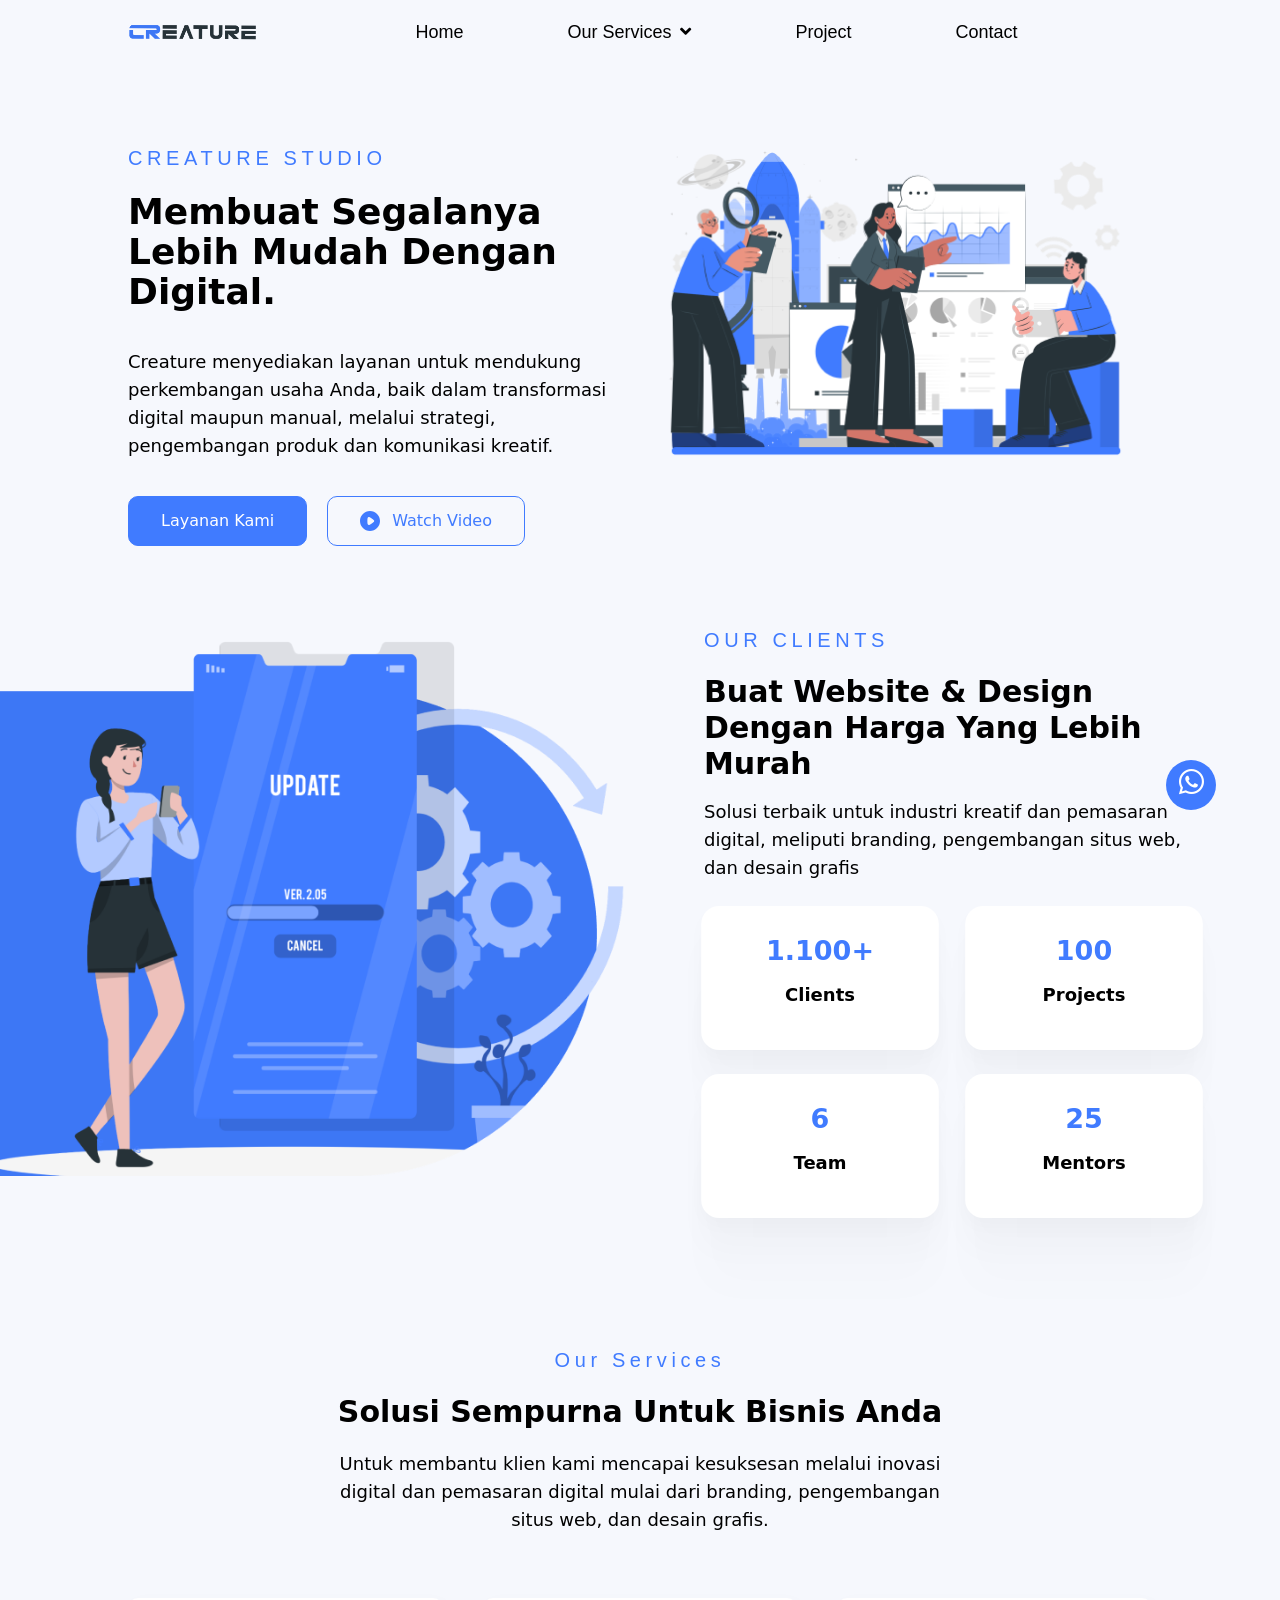
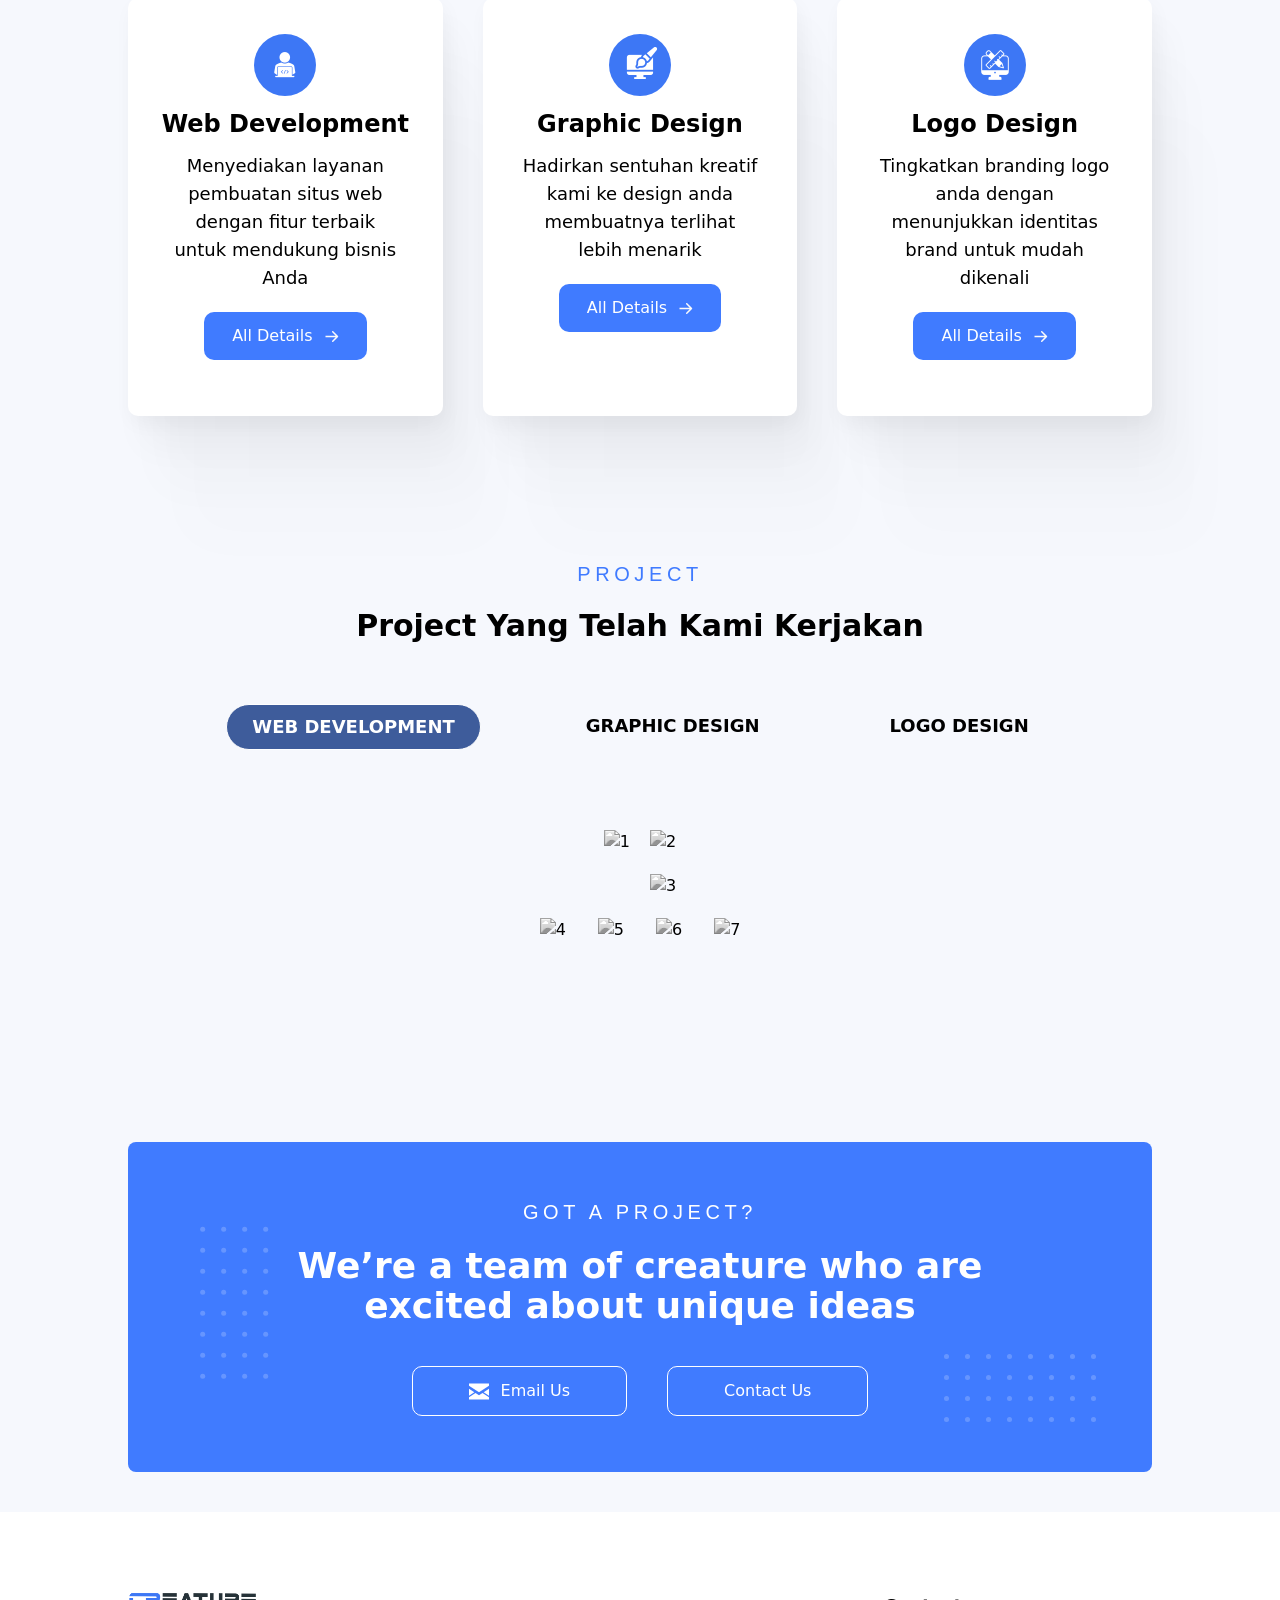
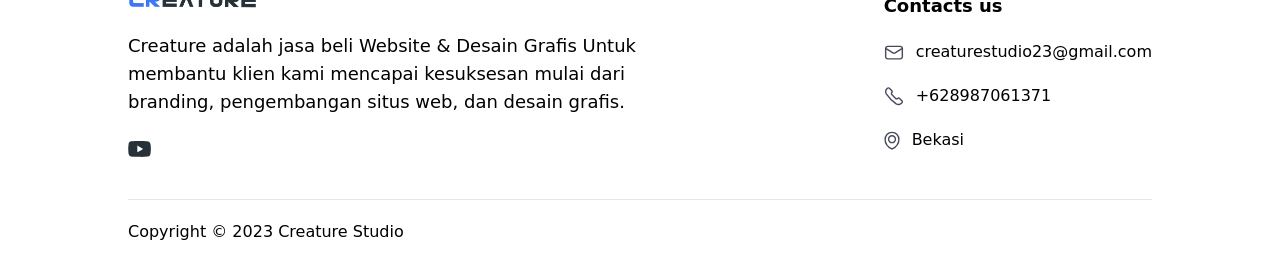
==== commit ac10ec5d: "update" ====
--- a/index.html
+++ b/index.html
@@ -572,7 +572,7 @@
             alt="7"
           />
         </div>
-        </div> -->
+        </div>
         </div>
       </div>
     </section>
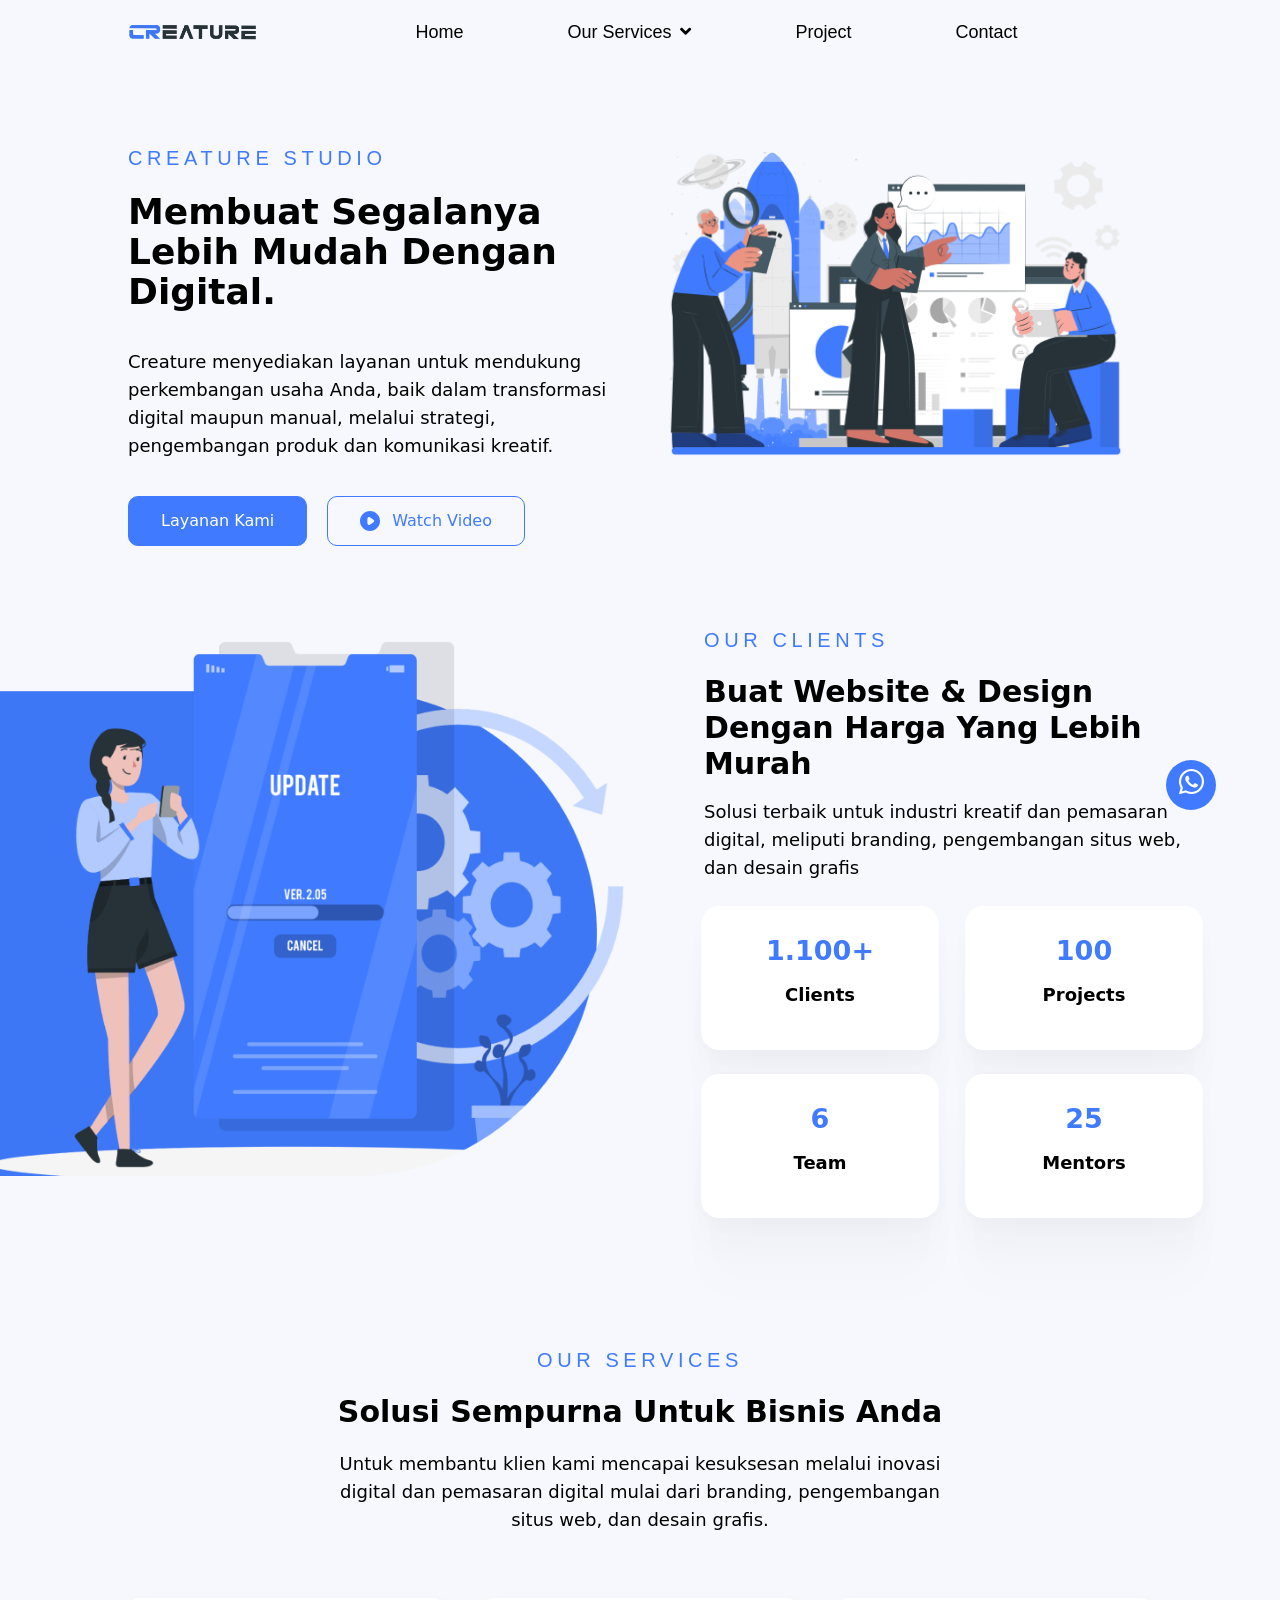
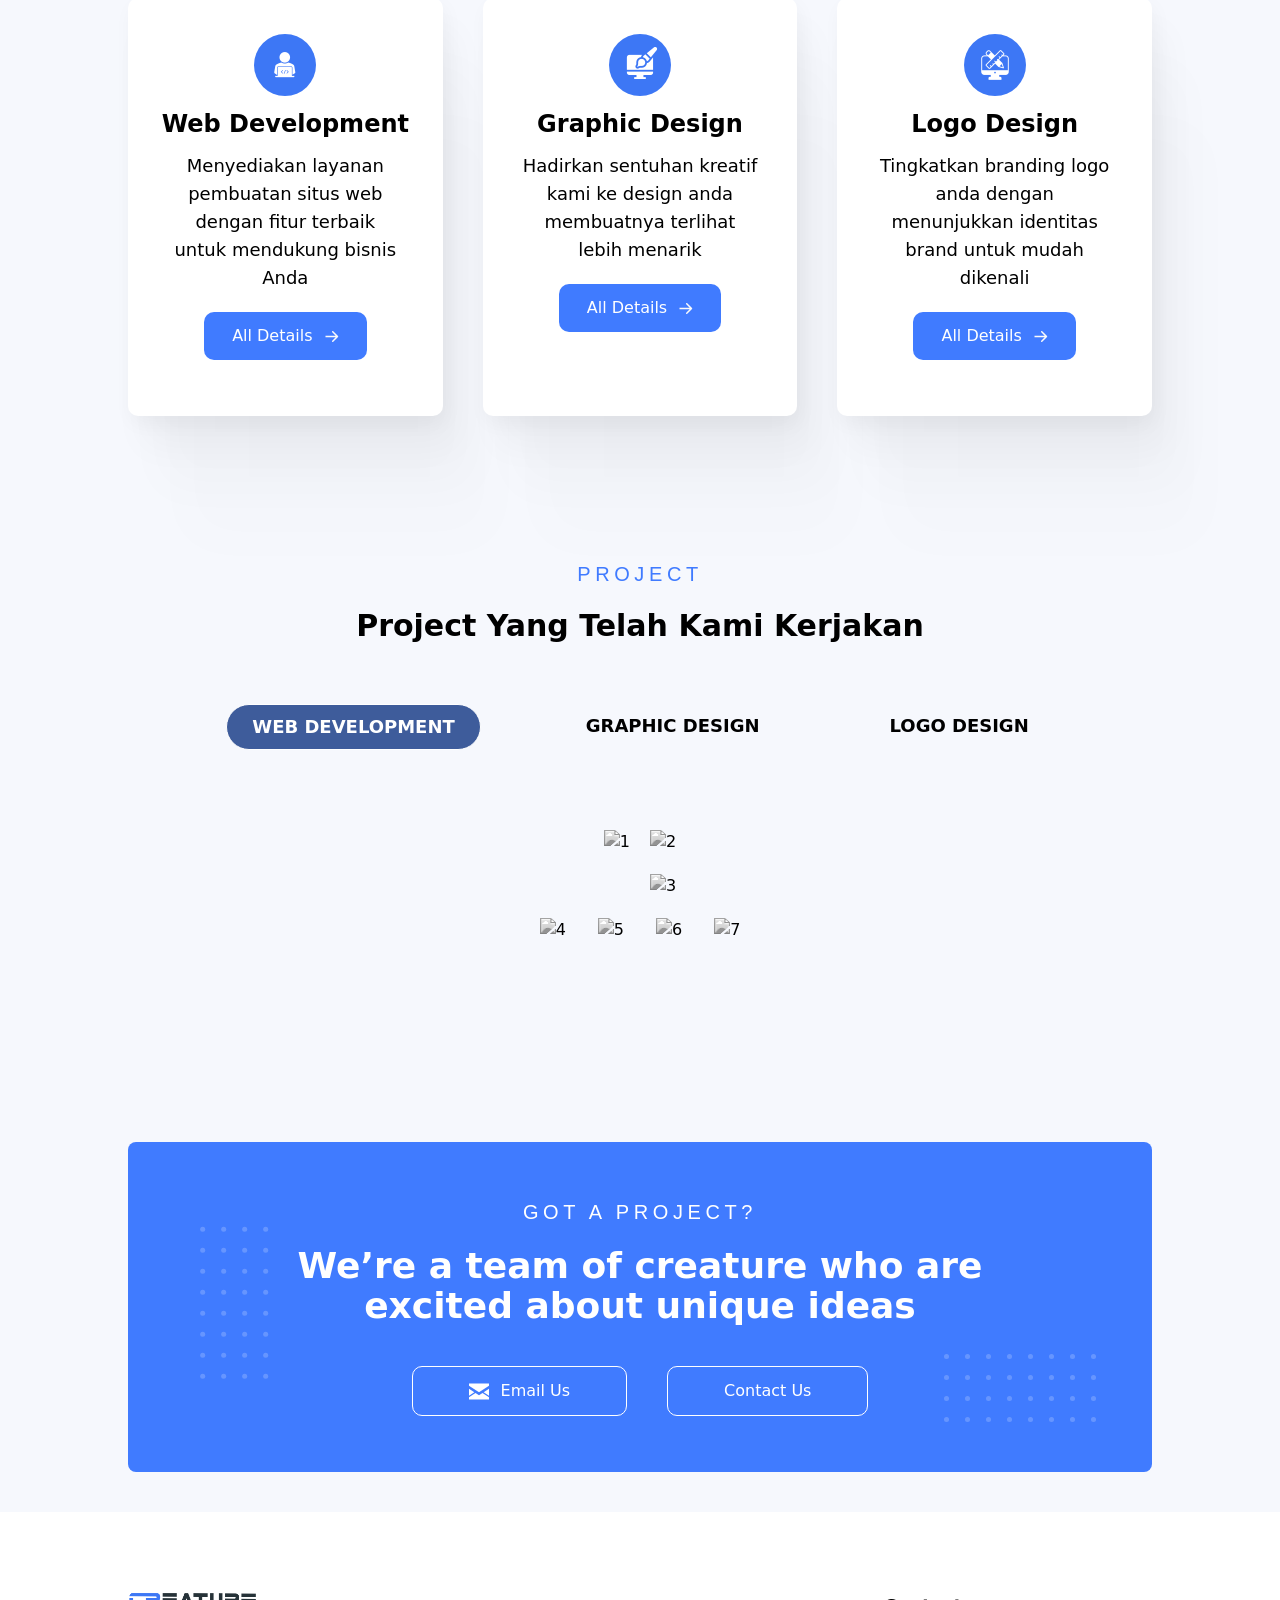
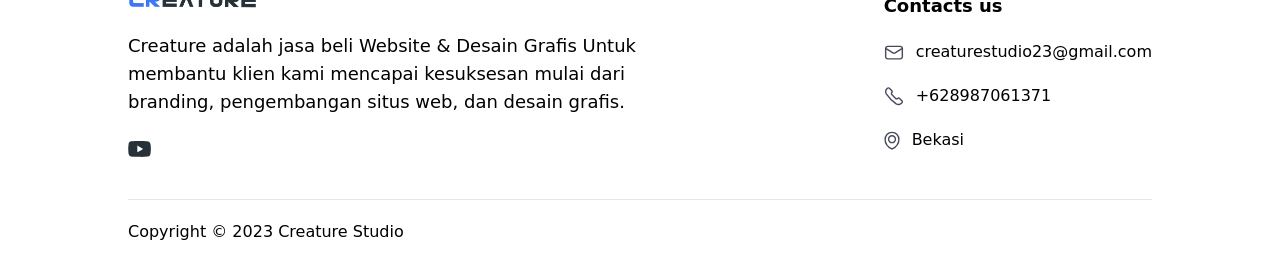
==== commit 11658f01: "update" ====
--- a/index.html
+++ b/index.html
@@ -3,6 +3,9 @@
   <head>
     <meta charset="UTF-8" />
     <meta name="viewport" content="width=device-width, initial-scale=1.0" />
+    <meta name="description" content=" Creature menyediakan layanan untuk mendukung perkembangan usaha
+    Anda, baik dalam transformasi digital maupun manual, melalui
+    strategi, pengembangan produk dan komunikasi kreatif.">
     <link
       rel="stylesheet"
       href="https://cdnjs.cloudflare.com/ajax/libs/font-awesome/5.15.3/css/all.min.css"
@@ -16,65 +19,65 @@
     />
     <script src="https://code.jquery.com/jquery-3.6.0.min.js"></script>
   </head>
-  <body id="home">
-    <nav class="sticky top-0 z-10" id="navbar">
-      <nav class="navbar">
-        <div class="navbar-container containers">
-          <div class="logo-gdsc">
-            <span class="logo"
-              ><a href="#home"
-                ><img src="images/creaturelogo.svg" alt="logo" /></a
-            ></span>
-          </div>
-          <input type="checkbox" name="checkbox" id="" />
-          <div class="hamburger-lines">
-            <span class="line line1"></span>
-            <span class="line line2"></span>
-            <span class="line line3"></span>
-          </div>
-          <ul class="menu-items text-base md:text-lg">
-            <li>
-              <a href="#home">Home</a>
-            </li>
-            <li>
-              <div class="relative">
-                <a href="javascript:void(0)" id="dropdown" class="cursor-pointer"
-                  >Our Services
-                  <span id="arrow"
-                    ><i
-                      class="fas fa-angle-down ms-1"
-                      style="font-size: 18px"
-                    ></i
-                  ></span>
-                </a>
-                <ul
-                  id="dropdown-content"
-                  class="dropdown md:absolute pt-3 ps-7 md:py-4 md:ps-10 md:pe-20 text-lg"
-                >
-                  <li class="dropdown-text">
-                    <a href="web.html">Web Development</a>
-                    <a href="#">Graphic Design</a>
-                    <a href="#">Logo Design</a>
-                  </li>
-                </ul>
-              </div>
-            </li>
-            <li>
-              <a href="#project">Project</a>
-            </li>
-            <li>
-              <a href="#contact">Contact</a>
-            </li>
-          </ul>
-        </div>
-      </nav>
+  <nav class="sticky top-0 z-10" id="navbar">
+    <nav class="navbar">
+      <div class="navbar-container containers">
+        <div class="logo-gdsc">
+          <span class="logo"
+            ><a href="#home"
+              ><img src="images/creaturelogo.svg" alt="logo" /></a
+          ></span>
+        </div>
+        <input type="checkbox" name="checkbox" id="" />
+        <div class="hamburger-lines">
+          <span class="line line1"></span>
+          <span class="line line2"></span>
+          <span class="line line3"></span>
+        </div>
+        <ul class="menu-items text-base md:text-lg">
+          <li>
+            <a href="#home">Home</a>
+          </li>
+          <li>
+            <div class="relative">
+              <button id="dropdown" class="cursor-pointer btn-dropdown"
+                >Our Services
+                <span id="arrow"
+                  ><i
+                    class="fas fa-angle-down ms-1"
+                    style="font-size: 18px"
+                  ></i
+                ></span>
+              </button>
+              <ul
+                id="dropdown-content"
+                class="dropdown md:absolute pt-3 ps-7 md:py-4 md:ps-10 md:pe-20 text-lg"
+              >
+                <li class="dropdown-text">
+                  <a href="#">Web Development</a>
+                  <a href="#">Graphic Design</a>
+                  <a href="#">Logo Design</a>
+                </li>
+              </ul>
+            </div>
+          </li>
+          <li>
+            <a href="#project">Project</a>
+          </li>
+          <li>
+            <a href="#contact">Contact</a>
+          </li>
+        </ul>
+      </div>
     </nav>
+  </nav>
+  <body>
 
     <div class="whatsapp-float">
       <div class="modals relative">
         <div class="absolute popup w-max">
           <div class="header-popup bg-primary text-white p-7">
-            <h4 class="font-bold text-lg">Punya Pertanyaan?</h4>
+            <h1 class="font-bold text-lg">Punya Pertanyaan?</h1>
             <p class="py-2 text-base">
               Silahkan konsultasikan ke whatsapp ya <br />
               klik kontak dibawah ini
@@ -130,12 +133,12 @@
       </div>
     </section>
 
-    <section id="landing" class="pt-20">
+    <section id="home" class="pt-20">
       <div class="containers mx-auto grid lg:grid-cols-2">
         <div class="home-text">
-          <h3 class="text-primary creature-studio text-xl pt-8 lg:pt-0">
+          <h1 class="text-primary creature-studio text-xl pt-8 lg:pt-0">
             CREATURE STUDIO
-          </h3>
+          </h1>
           <h1
             class="creature-title text-2xl md:text-4xl 2xl:text-5xl 2xl:leading-normal font-bold py-3 lg:py-5"
           >
@@ -183,7 +186,7 @@
           </div>
         </div>
         <div class="home-img mx-auto -order-1 lg:order-1">
-          <img src="images/home.png" alt="home" />
+          <img src="images/home.png" alt="home" width="516" height="322"/>
         </div>
       </div>
     </section>
@@ -191,12 +194,12 @@
     <section id="clients" class="pt-20">
       <div class="grid md:grid-cols-2">
         <div class="clients-img">
-          <img class="client" src="images/client.png" alt="client" />
+          <img class="client" src="images/client.png" alt="client" width="837" height="624"/>
         </div>
         <div class="clients-content containers">
-          <h3 class="text-primary creature-studio text-xl pt-8 lg:pt-0">
+          <h1 class="text-primary creature-studio text-xl pt-8 lg:pt-0">
             OUR CLIENTS
-          </h3>
+          </h1>
           <h1
             class="creature-title text-xl md:text-3xl 2xl:text-4xl 2xl:leading-normal font-bold pt-3 lg:pt-5"
           >
@@ -211,25 +214,25 @@
               class="box-info md:hidden lg:block w-1/2 p-8 bg-white text-center"
             >
               <h1 class="text-primary text-3xl font-bold">1.100+</h1>
-              <h5 class="py-4 text-xl font-semibold">Clients</h5>
+              <h1 class="py-4 text-xl font-semibold">Clients</h1>
             </div>
             <div
               class="box-info md:hidden lg:block w-1/2 p-8 bg-white text-center"
             >
               <h1 class="text-primary text-3xl font-bold">100</h1>
-              <h5 class="py-4 text-xl font-semibold">Projects</h5>
+              <h1 class="py-4 text-xl font-semibold">Projects</h1>
             </div>
             <div
               class="box-info md:hidden lg:block w-1/2 p-8 bg-white text-center mt-2"
             >
               <h1 class="text-primary text-3xl font-bold">6</h1>
-              <h5 class="py-4 text-xl font-semibold">Team</h5>
+              <h1 class="py-4 text-xl font-semibold">Team</h1>
             </div>
             <div
               class="box-info md:hidden lg:block w-1/2 p-8 bg-white text-center mt-2"
             >
               <h1 class="text-primary text-3xl font-bold">25</h1>
-              <h5 class="py-4 text-xl font-semibold">Mentors</h5>
+              <h1 class="py-4 text-xl font-semibold">Mentors</h1>
             </div>
           </div>
         </div>
@@ -241,25 +244,25 @@
           class="box-info w-1/2 p-8 bg-white text-center hidden md:block lg:hidden"
         >
           <h1 class="text-primary text-3xl font-bold">1.100+</h1>
-          <h5 class="py-4 text-xl font-semibold">Clients</h5>
+          <h1 class="py-4 text-xl font-semibold">Clients</h1>
         </div>
         <div
           class="box-info w-1/2 p-8 bg-white text-center hidden md:block lg:hidden"
         >
           <h1 class="text-primary text-3xl font-bold">100</h1>
-          <h5 class="py-4 text-xl font-semibold">Projects</h5>
+          <h1 class="py-4 text-xl font-semibold">Projects</h1>
         </div>
         <div
           class="box-info w-1/2 p-8 bg-white text-center hidden md:block lg:hidden"
         >
           <h1 class="text-primary text-3xl font-bold">6</h1>
-          <h5 class="py-4 text-xl font-semibold">Team</h5>
+          <h1 class="py-4 text-xl font-semibold">Team</h1>
         </div>
         <div
           class="box-info w-1/2 p-8 bg-white text-center hidden md:block lg:hidden"
         >
           <h1 class="text-primary text-3xl font-bold">25</h1>
-          <h5 class="py-4 text-xl font-semibold">Mentors</h5>
+          <h1 class="py-4 text-xl font-semibold">Mentors</h1>
         </div>
       </div>
     </section>
@@ -267,7 +270,7 @@
 
     <section id="layanan" class="pt-20">
       <div class="containers md:text-center">
-        <h3 class="text-primary creature-studio text-xl">Our Services</h3>
+        <h1 class="text-primary creature-studio text-xl">OUR SERVICES</h1>
         <h1
           class="creature-title text-xl md:text-3xl 2xl:text-4xl 2xl:leading-normal font-bold py-3 lg:py-5"
         >
@@ -286,11 +289,11 @@
             <div class="web flex justify-center">
               <img src="images/icon-card/web.svg" alt="web" />
             </div>
-            <h4
+            <h1
               class="card-title text-center text-2xl 2xl:text-3xl font-bold py-3"
             >
               Web Development
-            </h4>
+            </h1>
             <p
               class="card-desc font-normal text-lg text-center w-4/5 md:w-3/4 m-auto"
             >
@@ -321,11 +324,11 @@
             <div class="design flex justify-center">
               <img src="images/icon-card/graph-design.svg" alt="design" />
             </div>
-            <h4
+            <h1
               class="card-title text-center text-2xl 2xl:text-3xl font-bold py-3"
             >
               Graphic Design
-            </h4>
+            </h1>
             <p
               class="card-desc font-normal text-lg text-center w-4/5 md:w-3/4 m-auto"
             >
@@ -358,11 +361,11 @@
             <div class="logo-design flex justify-center">
               <img src="images/icon-card/logo-design.svg" alt="logo" />
             </div>
-            <h4
+            <h1
               class="card-title text-center text-2xl 2xl:text-3xl font-bold py-3"
             >
               Logo Design
-            </h4>
+            </h1>
             <p
               class="card-desc font-normal text-lg text-center w-4/5 md:w-3/4 m-auto"
             >
@@ -394,9 +397,9 @@
 
     <section id="project" class="pt-20 md:py-20">
       <div class="containers md:text-center">
-        <h3 class="text-primary creature-studio text-xl text-center">
+        <h1 class="text-primary creature-studio text-xl text-center">
           PROJECT
-        </h3>
+        </h1>
         <h1
           class="creature-title text-center text-xl md:text-3xl 2xl:text-4xl 2xl:leading-normal font-bold py-3 lg:py-5"
         >
@@ -581,9 +584,9 @@
       <div
         class="containers bg-primary text-white text-center p-10 lg:p-14 md:py-14 rounded-lg"
       >
-        <h3 class="text-white creature-studio md:text-xl text-center">
+        <h1 class="text-white creature-studio md:text-xl text-center">
           GOT A PROJECT?
-        </h3>
+        </h1>
         <div class="relative">
           <div class="dots-title hidden lg:block absolute">
             <svg
@@ -1237,7 +1240,7 @@
             situs web, dan desain grafis.
           </p>
           <div class="icon-footer flex items-center gap-8">
-            <a href="https://www.youtube.com/@creature_studio" target="_blank">
+            <a href="https://www.youtube.com/@creature_studio" target="_blank" aria-label="youtube creaturestudio">
               <span class="youtube">
                 <svg
                   xmlns="https://www.w3.org/2000/svg"
@@ -1337,9 +1340,9 @@
       </div>
       <hr class="containers" />
       <div class="containers footer py-5">
-        <h3 class="text-center lg:text-left">
+        <h1 class="text-center lg:text-left">
           Copyright © 2023 Creature Studio
-        </h3>
+        </h1>
       </div>
     </footer>
 
--- a/style.css
+++ b/style.css
@@ -611,6 +611,10 @@
   margin-top: 1.25rem;
 }
 
+.mt-20 {
+  margin-top: 5rem;
+}
+
 .flex {
   display: flex;
 }
@@ -790,6 +794,18 @@
 
 .pt-8 {
   padding-top: 2rem;
+}
+
+.pt-32 {
+  padding-top: 8rem;
+}
+
+.pt-2 {
+  padding-top: 0.5rem;
+}
+
+.pt-28 {
+  padding-top: 7rem;
 }
 
 .text-center {
@@ -905,7 +921,7 @@
   margin-left: 1.5rem;
 }
 
-.navbar a {
+:is(.navbar a, .btn-dropdown) {
   color: black;
   text-decoration: none;
   font-weight: 500;
@@ -913,7 +929,7 @@
   font-family: 'Poppins', sans-serif;
 }
 
-.navbar a:hover {
+:is(.navbar a, .btn-dropdown):hover {
   color: #3D77F5;
 }
 
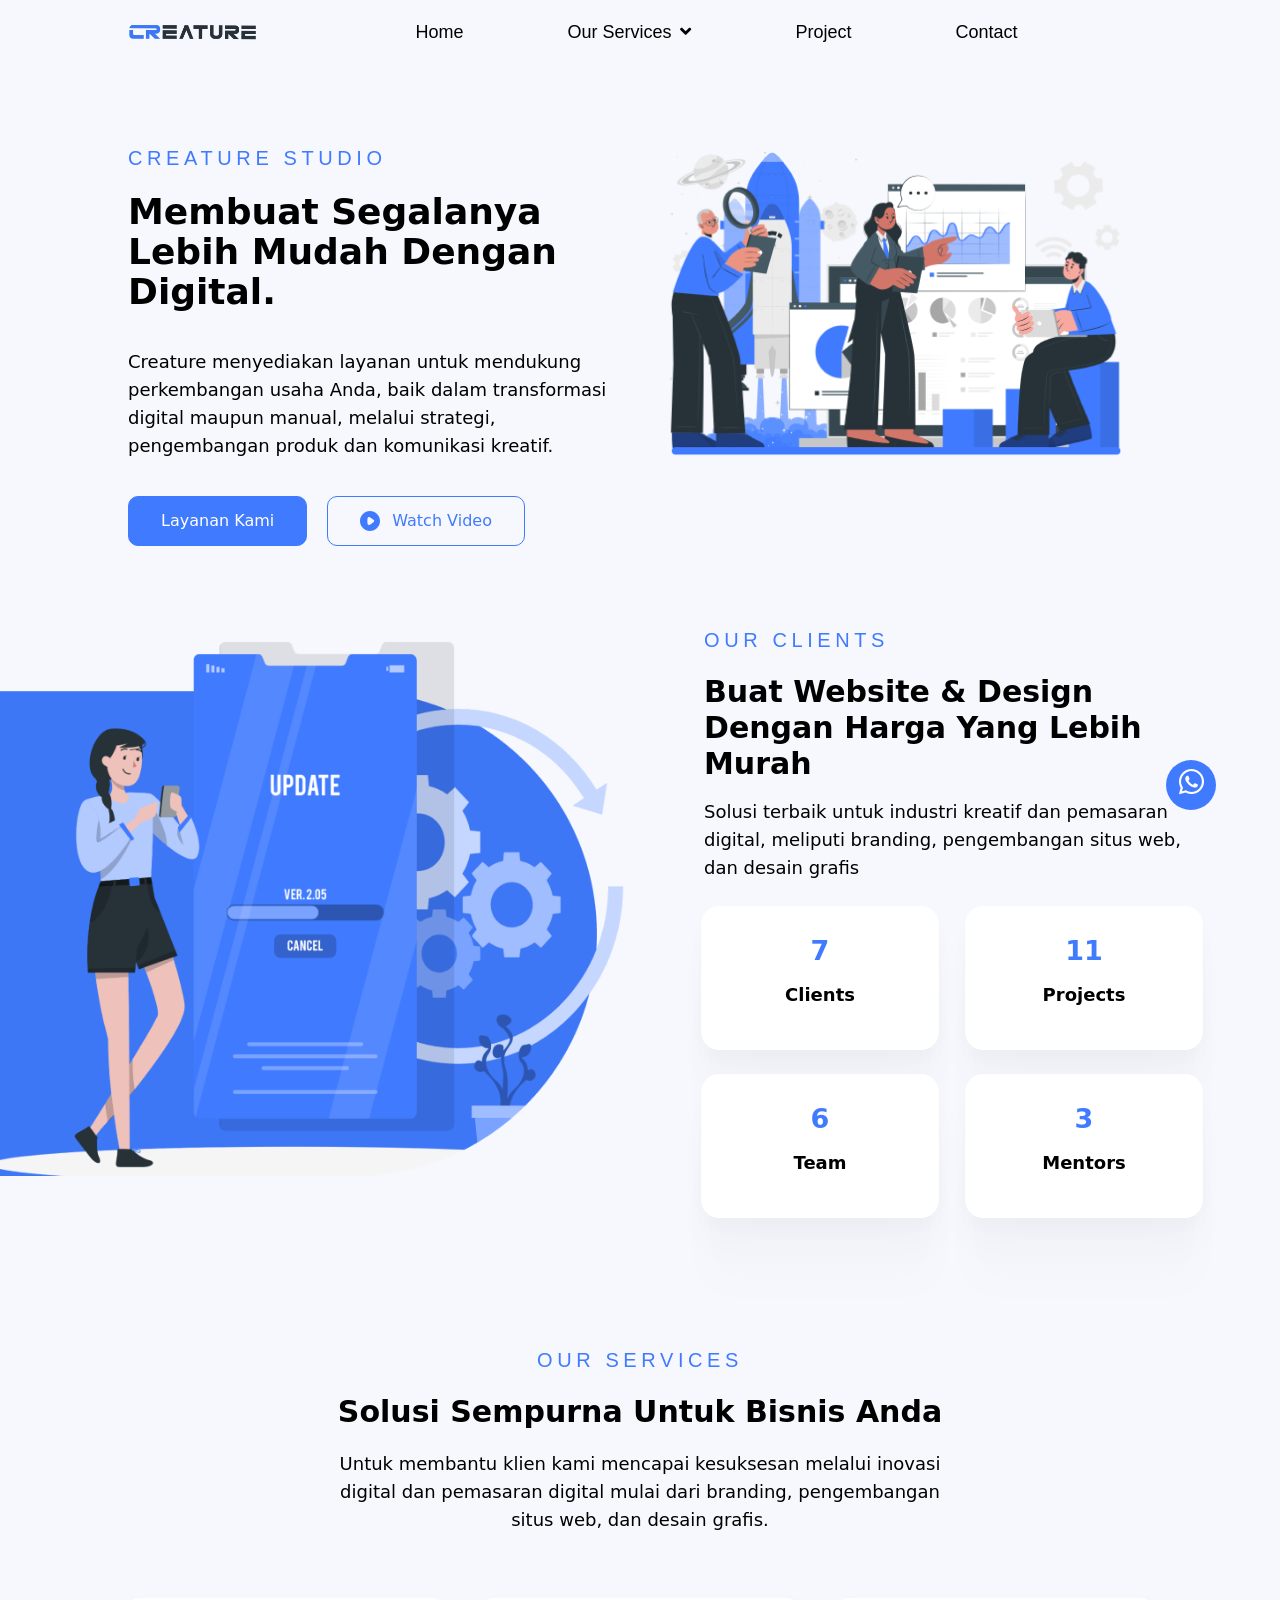
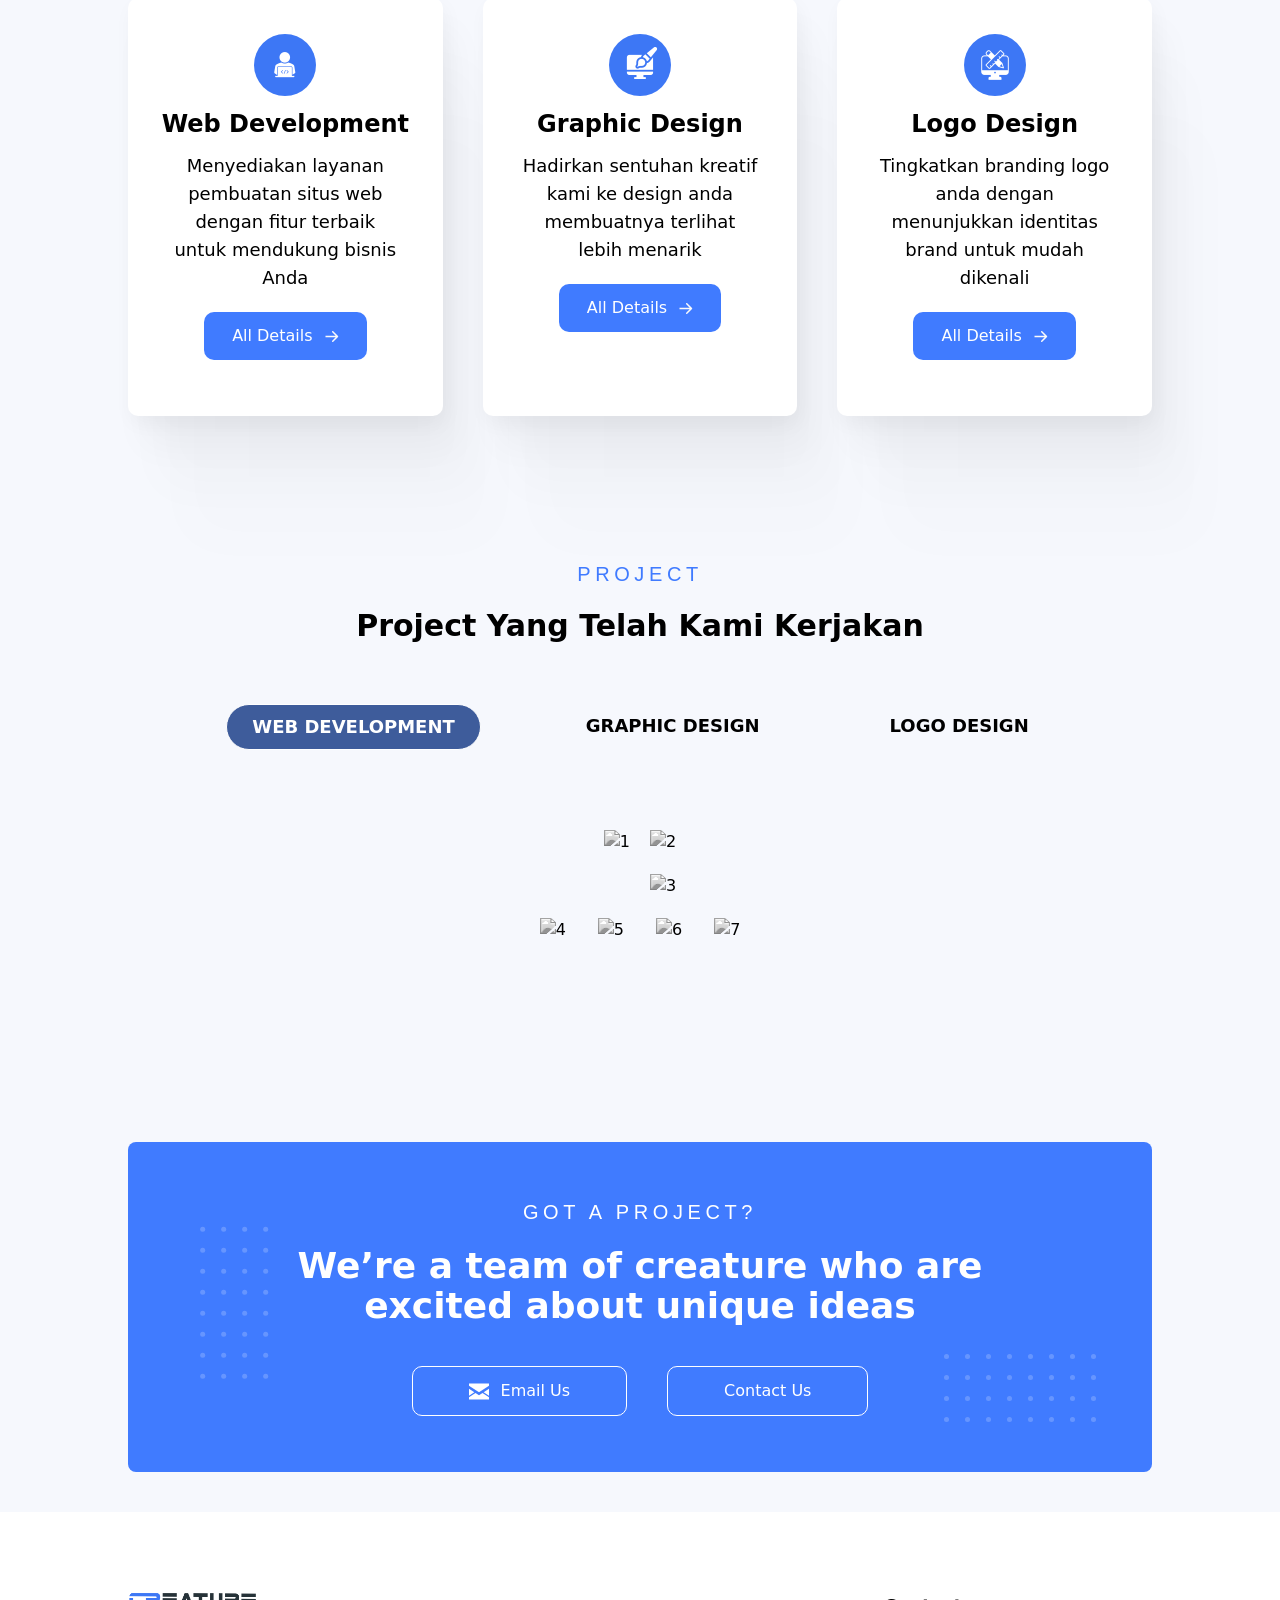
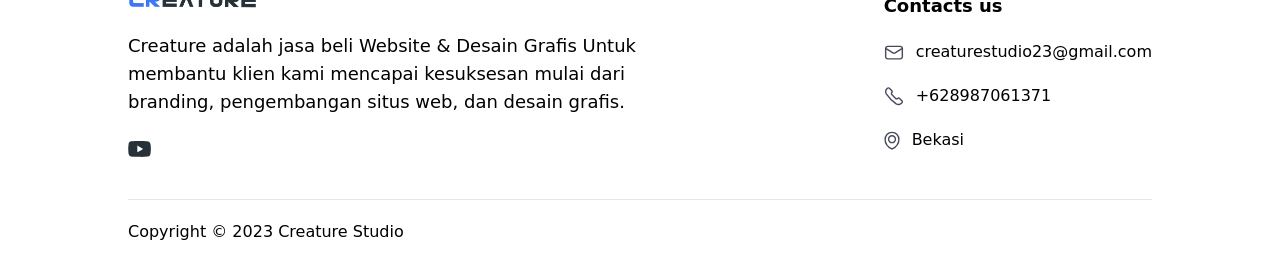
==== commit bd93d92c: "update" ====
--- a/index.html
+++ b/index.html
@@ -213,13 +213,13 @@
             <div
               class="box-info md:hidden lg:block w-1/2 p-8 bg-white text-center"
             >
-              <h1 class="text-primary text-3xl font-bold">1.100+</h1>
+              <h1 class="text-primary text-3xl font-bold">7</h1>
               <h1 class="py-4 text-xl font-semibold">Clients</h1>
             </div>
             <div
               class="box-info md:hidden lg:block w-1/2 p-8 bg-white text-center"
             >
-              <h1 class="text-primary text-3xl font-bold">100</h1>
+              <h1 class="text-primary text-3xl font-bold">11</h1>
               <h1 class="py-4 text-xl font-semibold">Projects</h1>
             </div>
             <div
@@ -231,7 +231,7 @@
             <div
               class="box-info md:hidden lg:block w-1/2 p-8 bg-white text-center mt-2"
             >
-              <h1 class="text-primary text-3xl font-bold">25</h1>
+              <h1 class="text-primary text-3xl font-bold">3</h1>
               <h1 class="py-4 text-xl font-semibold">Mentors</h1>
             </div>
           </div>
--- a/style.css
+++ b/style.css
@@ -611,10 +611,6 @@
   margin-top: 1.25rem;
 }
 
-.mt-20 {
-  margin-top: 5rem;
-}
-
 .flex {
   display: flex;
 }
@@ -794,18 +790,6 @@
 
 .pt-8 {
   padding-top: 2rem;
-}
-
-.pt-32 {
-  padding-top: 8rem;
-}
-
-.pt-2 {
-  padding-top: 0.5rem;
-}
-
-.pt-28 {
-  padding-top: 7rem;
 }
 
 .text-center {
